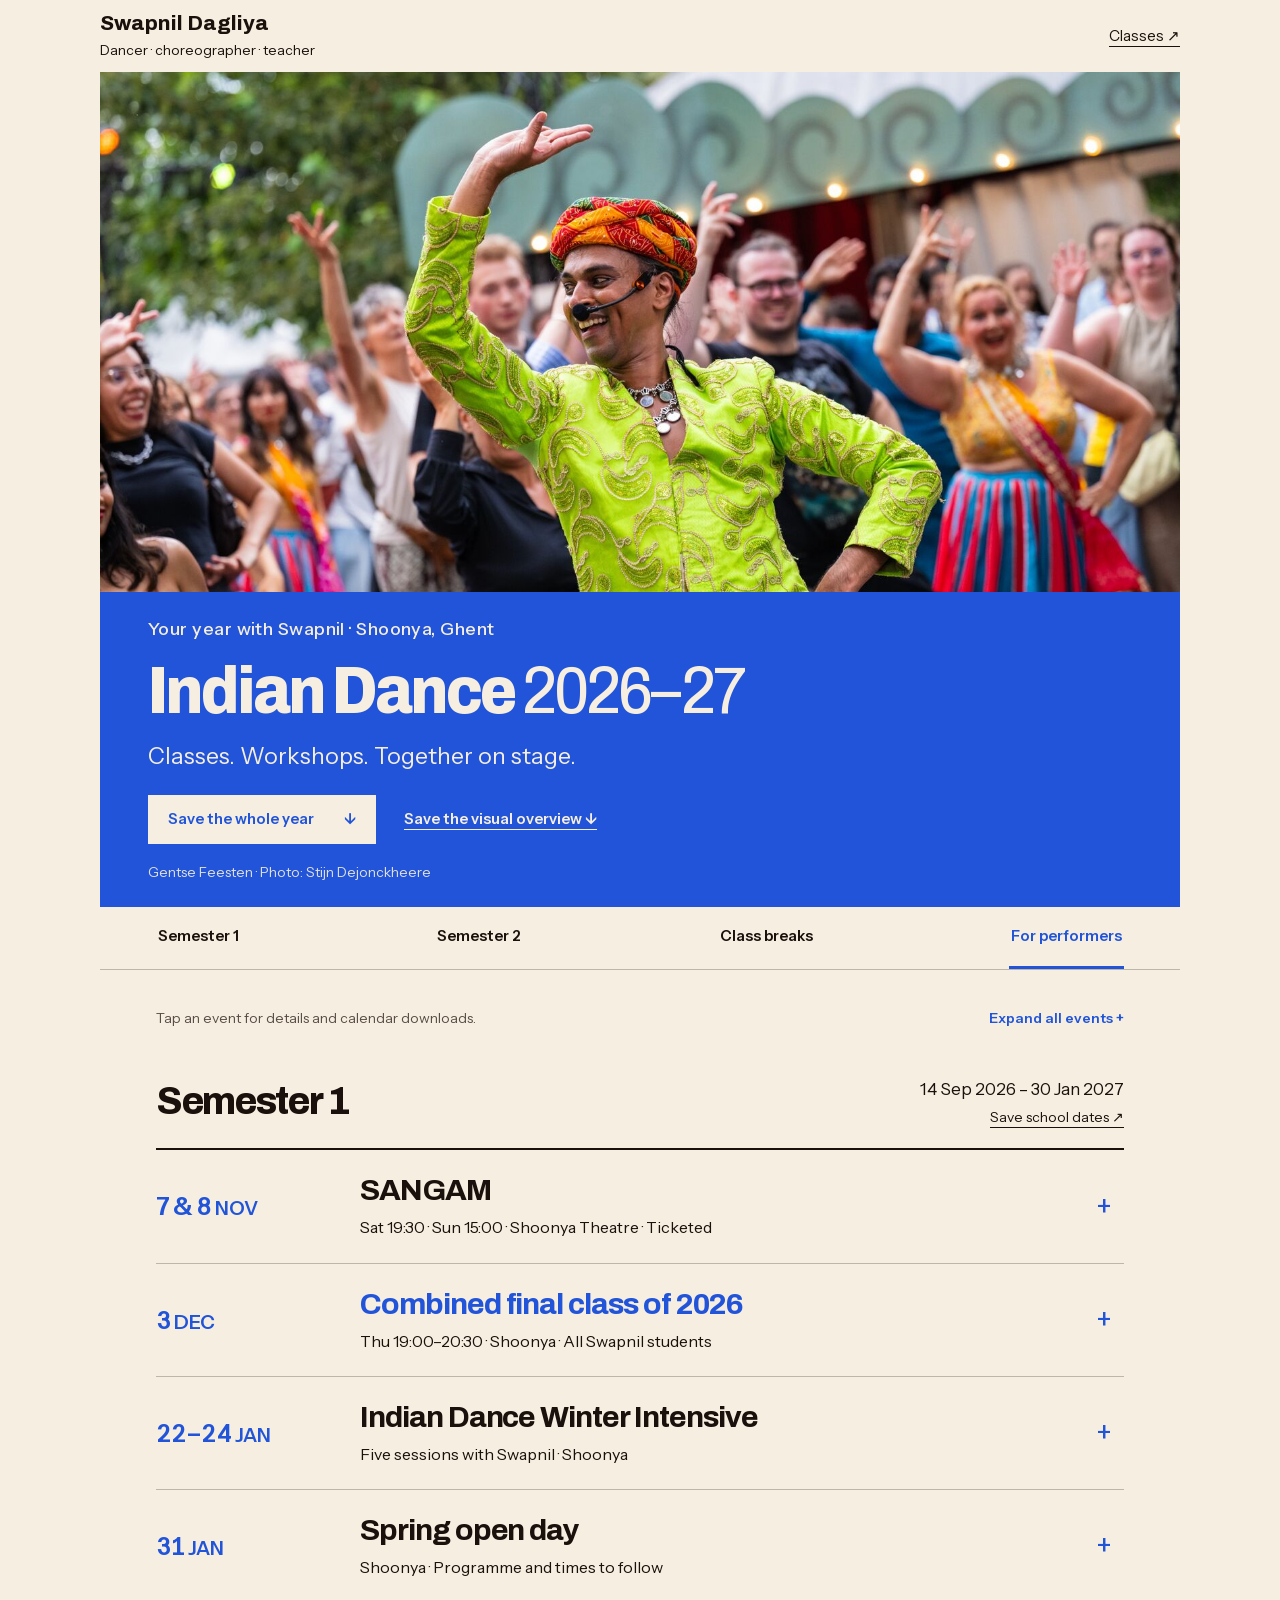
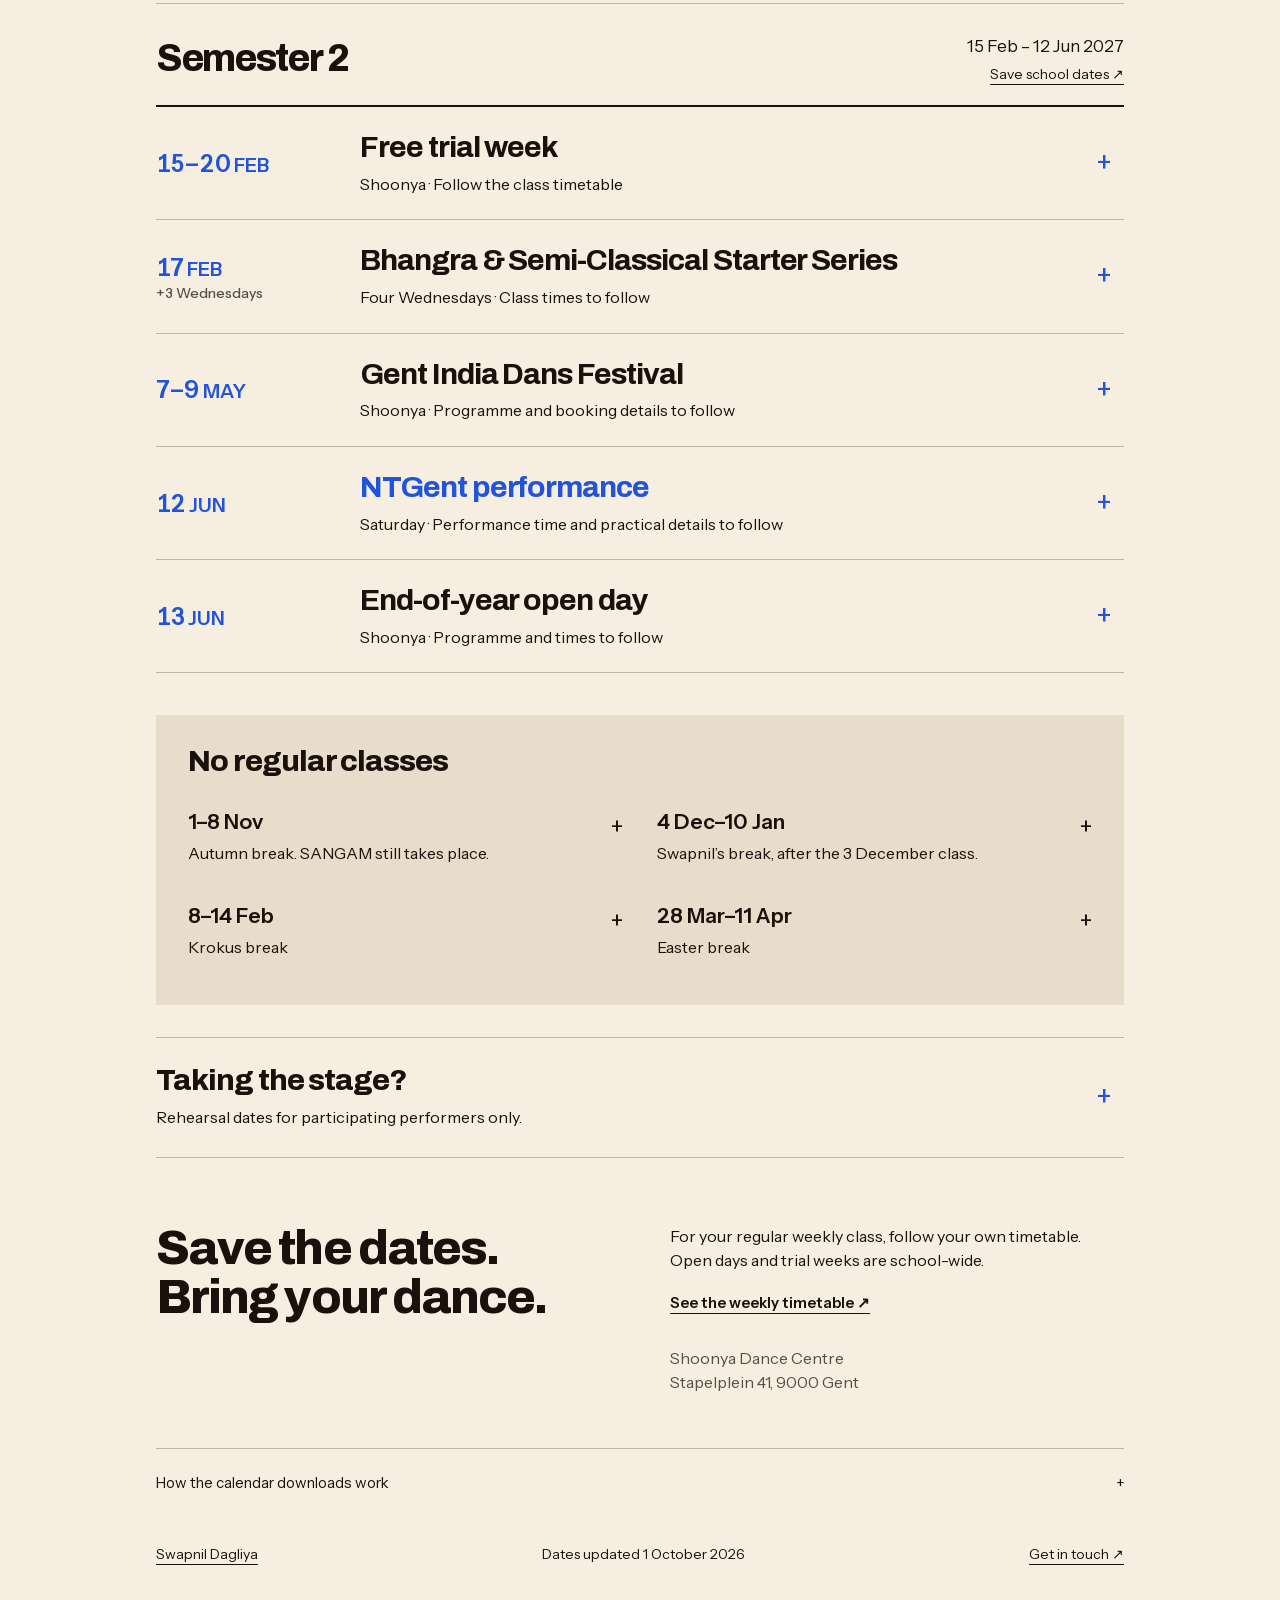
==== dance-year-2026-27/index.html @ 487a7498 "Publish unlisted dance-year-2026-27 page (noindex) SANGAM end times + ticket shim link, plainer copy" ====
<!doctype html><html lang="en"><head><meta charset="utf-8"><meta name="viewport" content="width=device-width,initial-scale=1"><meta name="robots" content="noindex, nofollow"><title>Your dance year 2026–27 · Swapnil Dagliya</title><meta name="description" content="Indian dance with Swapnil at Shoonya: your 2026–27 year of classes, workshops, performances and holidays. Save individual events or download the full-year calendar."><link rel="canonical" href="https://swapnil.dance/dance-year-2026-27/"><meta property="og:title" content="Your dance year 2026–27"><meta property="og:description" content="Indian dance with Swapnil at Shoonya. The dates to dance, gather and get on stage."><meta property="og:type" content="website"><meta property="og:url" content="https://swapnil.dance/dance-year-2026-27/"><link rel="icon" href="../favicon.svg" type="image/svg+xml"><link rel="stylesheet" href="../fonts.css"><link rel="stylesheet" href="year.css"><script src="year.js" defer></script></head><body><a class="skip" href="#main">Skip to dates</a><header class="site-header"><a class="brand" href="../">Swapnil Dagliya<span>Dancer · choreographer · teacher</span></a><a href="../#classes">Classes ↗</a></header><main id="main"><section class="poster-hero"><div class="hero-photo-wrap"><img class="hero-photo" src="gentse-feesten-group.jpg" width="1080" height="520" fetchpriority="high" alt="Swapnil leading a group of dancers at Gentse Feesten 2026"></div><div class="hero-copy"><p class="kicker">Your year with Swapnil · Shoonya, Ghent</p><h1>Indian Dance <span>2026–27</span></h1><p class="hero-lead">Classes. Workshops. Together on stage.</p><div class="hero-actions"><a class="button" href="calendar/your-dance-year-2026-27.ics" download aria-label="Download the full-year calendar">Save the whole year <span aria-hidden="true">↓</span></a><a href="indian-dance-2026-27.png" download>Save the visual overview ↓</a></div><small class="hero-credit">Gentse Feesten · Photo: Stijn Dejonckheere</small></div></section><nav class="jump-nav" aria-label="Jump to dates"><a href="#autumn">Semester 1</a><a href="#february">Semester 2</a><a href="#breaks">Class breaks</a><a href="#performers">For performers</a></nav><div class="programme"><div class="programme-tools"><p>Tap an event for details and calendar downloads.</p><button id="expand-events" type="button" aria-pressed="false" hidden>Expand all events +</button></div><section class="semester" id="autumn"><div class="semester-heading"><h2>Semester 1</h2><div><span>14 Sep 2026 – 30 Jan 2027</span><a class="calendar-link" href="calendar/semester-1.ics" download>Save school dates <span aria-hidden="true">↗</span></a></div></div><details class="event-row" id="sangam"><summary><span class="date-stamp">7 &amp; 8 <span>Nov</span></span><span class="event-heading"><span class="event-title">SANGAM</span><span class="event-teaser">Sat 19:30 · Sun 15:00 · Shoonya Theatre · Ticketed</span></span><span class="expand-mark" aria-hidden="true">+</span></summary><div class="event-content has-poster"><a class="event-poster" href="https://performances.shoonyadance.com/sangam/"><img src="sangam-poster.jpg" width="800" height="1132" loading="lazy" alt="SANGAM poster: a Madhubani-style painting of a river dividing a desert village from a green forest"></a><div><article class="event-detail" id="sangam-saturday" data-event="sangam-saturday"><div class="detail-date">Sat 7 Nov 2026 · 19:30–20:45</div><div><h3>SANGAM · Saturday</h3><p>Performance at Shoonya Theatre. 60 minutes plus a 15-minute interval. Tickets €20, ages 8+.</p><div class="event-actions"><a class="calendar-link" href="calendar/sangam-saturday.ics" download aria-label="Add SANGAM · Saturday to calendar">Add to calendar <span aria-hidden="true">↗</span></a><a href="https://performances.shoonyadance.com/sangam/">Event details ↗</a></div></div></article><article class="event-detail" id="sangam-sunday" data-event="sangam-sunday"><div class="detail-date">Sun 8 Nov 2026 · 15:00–16:15</div><div><h3>SANGAM · Sunday</h3><p>Performance at Shoonya Theatre. 60 minutes plus a 15-minute interval. Tickets €20, ages 8+.</p><div class="event-actions"><a class="calendar-link" href="calendar/sangam-sunday.ics" download aria-label="Add SANGAM · Sunday to calendar">Add to calendar <span aria-hidden="true">↗</span></a><a href="https://performances.shoonyadance.com/sangam/">Event details ↗</a></div></div></article><a class="button small-button" href="https://links.shoonyadance.com/go/ticket/">SANGAM tickets ↗</a></div></div></details><details class="event-row accent" id="combined-final-class"><summary><span class="date-stamp">3 <span>Dec</span></span><span class="event-heading"><span class="event-title">Combined final class of 2026</span><span class="event-teaser">Thu 19:00–20:30 · Shoonya · All Swapnil students</span></span><span class="expand-mark" aria-hidden="true">+</span></summary><div class="event-content"><article class="event-detail" id="combined-class" data-event="combined-class"><div class="detail-date">Thu 3 Dec 2026 · 19:00–20:30</div><div><h3>Combined final class of 2026</h3><p>All Swapnil students together at Shoonya. Final class before Swapnil’s December teaching break.</p><div class="event-actions"><a class="calendar-link" href="calendar/combined-class.ics" download aria-label="Add Combined final class of 2026 to calendar">Add to calendar <span aria-hidden="true">↗</span></a></div></div></article></div></details><details class="event-row" id="january"><summary><span class="date-stamp">22–24 <span>Jan</span></span><span class="event-heading"><span class="event-title">Indian Dance Winter Intensive</span><span class="event-teaser">Five sessions with Swapnil · Shoonya</span></span><span class="expand-mark" aria-hidden="true">+</span></summary><div class="event-content has-poster has-photo-landscape"><figure class="event-photo landscape"><img src="winter-intensive.jpg" width="1000" height="593" loading="lazy" alt="Swapnil teaching an Indian dance session at Shoonya"><figcaption>Photo: Michiel Devijver</figcaption></figure><div><div class="group-intro"><p>Five sessions over three days.</p><a class="calendar-link" href="calendar/winter-intensive.ics" download>Save all five sessions <span aria-hidden="true">↗</span></a></div><article class="event-detail" id="winter-intensive-1" data-event="winter-intensive-1"><div class="detail-date">Fri 22 Jan 2027 · 18:30–21:30</div><div><h3>Bhangra &amp; Jhoomar · Winter Intensive</h3><p>Indian Dance Winter Intensive 2027 with Swapnil. Check the event page for booking and practical details.</p><div class="event-actions"><a class="calendar-link" href="calendar/winter-intensive-1.ics" download aria-label="Add Bhangra &amp; Jhoomar · Winter Intensive to calendar">Add to calendar <span aria-hidden="true">↗</span></a><a href="https://www.shoonyadance.com/calendar/indian-dance-winter-intensive-january-2027">Event details ↗</a></div></div></article><article class="event-detail" id="winter-intensive-2" data-event="winter-intensive-2"><div class="detail-date">Sat 23 Jan 2027 · 10:00–13:00</div><div><h3>Indian Semi-Classical · Winter Intensive</h3><p>Indian Dance Winter Intensive 2027 with Swapnil. Check the event page for booking and practical details.</p><div class="event-actions"><a class="calendar-link" href="calendar/winter-intensive-2.ics" download aria-label="Add Indian Semi-Classical · Winter Intensive to calendar">Add to calendar <span aria-hidden="true">↗</span></a><a href="https://www.shoonyadance.com/calendar/indian-dance-winter-intensive-january-2027">Event details ↗</a></div></div></article><article class="event-detail" id="winter-intensive-3" data-event="winter-intensive-3"><div class="detail-date">Sat 23 Jan 2027 · 14:00–17:00</div><div><h3>Group Choreography · Winter Intensive</h3><p>Indian Dance Winter Intensive 2027 with Swapnil. Check the event page for booking and practical details.</p><div class="event-actions"><a class="calendar-link" href="calendar/winter-intensive-3.ics" download aria-label="Add Group Choreography · Winter Intensive to calendar">Add to calendar <span aria-hidden="true">↗</span></a><a href="https://www.shoonyadance.com/calendar/indian-dance-winter-intensive-january-2027">Event details ↗</a></div></div></article><article class="event-detail" id="winter-intensive-4" data-event="winter-intensive-4"><div class="detail-date">Sun 24 Jan 2027 · 10:00–12:30</div><div><h3>Garba &amp; Dandiya Raas · Winter Intensive</h3><p>Indian Dance Winter Intensive 2027 with Swapnil. Check the event page for booking and practical details.</p><div class="event-actions"><a class="calendar-link" href="calendar/winter-intensive-4.ics" download aria-label="Add Garba &amp; Dandiya Raas · Winter Intensive to calendar">Add to calendar <span aria-hidden="true">↗</span></a><a href="https://www.shoonyadance.com/calendar/indian-dance-winter-intensive-january-2027">Event details ↗</a></div></div></article><article class="event-detail" id="winter-intensive-5" data-event="winter-intensive-5"><div class="detail-date">Sun 24 Jan 2027 · 13:30–16:00</div><div><h3>Khoriya · Winter Intensive</h3><p>Indian Dance Winter Intensive 2027 with Swapnil. Check the event page for booking and practical details.</p><div class="event-actions"><a class="calendar-link" href="calendar/winter-intensive-5.ics" download aria-label="Add Khoriya · Winter Intensive to calendar">Add to calendar <span aria-hidden="true">↗</span></a><a href="https://www.shoonyadance.com/calendar/indian-dance-winter-intensive-january-2027">Event details ↗</a></div></div></article></div></div></details><details class="event-row" id="spring-open"><summary><span class="date-stamp">31 <span>Jan</span></span><span class="event-heading"><span class="event-title">Spring open day</span><span class="event-teaser">Shoonya · Programme and times to follow</span></span><span class="expand-mark" aria-hidden="true">+</span></summary><div class="event-content"><article class="event-detail" id="spring-open-day" data-event="spring-open-day"><div class="detail-date">Sun 31 Jan 2027 · time TBC</div><div><h3>Spring open day · Shoonya</h3><p>Explore the spring semester. Programme and times to follow.</p><div class="event-actions"><a class="calendar-link" href="calendar/spring-open-day.ics" download aria-label="Add Spring open day · Shoonya to calendar">Add to calendar <span aria-hidden="true">↗</span></a></div></div></article></div></details></section><section class="semester" id="february"><div class="semester-heading"><h2>Semester 2</h2><div><span>15 Feb – 12 Jun 2027</span><a class="calendar-link" href="calendar/semester-2.ics" download>Save school dates <span aria-hidden="true">↗</span></a></div></div><details class="event-row" id="free-trial-week"><summary><span class="date-stamp">15–20 <span>Feb</span></span><span class="event-heading"><span class="event-title">Free trial week</span><span class="event-teaser">Shoonya · Follow the class timetable</span></span><span class="expand-mark" aria-hidden="true">+</span></summary><div class="event-content"><article class="event-detail" id="spring-trial" data-event="spring-trial"><div class="detail-date">15 Feb 2027 – 20 Feb 2027</div><div><h3>Free trial week · Shoonya</h3><p>Spring free trial week. Try classes from the published weekly timetable.</p><div class="event-actions"><a class="calendar-link" href="calendar/spring-trial.ics" download aria-label="Add Free trial week · Shoonya to calendar">Add to calendar <span aria-hidden="true">↗</span></a></div></div></article></div></details><details class="event-row" id="starter"><summary><span class="date-stamp">17 <span>Feb</span><br><small>+3 Wednesdays</small></span><span class="event-heading"><span class="event-title">Bhangra &amp; Semi-Classical Starter Series</span><span class="event-teaser">Four Wednesdays · Class times to follow</span></span><span class="expand-mark" aria-hidden="true">+</span></summary><div class="event-content"><p>Both Bhangra and Indian Semi-Classical run on these four Wednesdays. Class times and registration details will follow.</p><a class="calendar-link" href="calendar/starter-series.ics" download>Save both Starter Series <span aria-hidden="true">↗</span></a><div class="starter-dates"><article data-events="starter-bhangra-1 starter-semi-classical-1"><h3>17 February <small>2027</small></h3><p>Both series · Times TBC</p><a class="calendar-link" href="calendar/starter-week-1.ics" download aria-label="Save both Starter Series classes on 17 February 2027">Save this date <span aria-hidden="true">↗</span></a></article><article data-events="starter-bhangra-2 starter-semi-classical-2"><h3>24 February <small>2027</small></h3><p>Both series · Times TBC</p><a class="calendar-link" href="calendar/starter-week-2.ics" download aria-label="Save both Starter Series classes on 24 February 2027">Save this date <span aria-hidden="true">↗</span></a></article><article data-events="starter-bhangra-3 starter-semi-classical-3"><h3>3 March <small>2027</small></h3><p>Both series · Times TBC</p><a class="calendar-link" href="calendar/starter-week-3.ics" download aria-label="Save both Starter Series classes on 3 March 2027">Save this date <span aria-hidden="true">↗</span></a></article><article data-events="starter-bhangra-4 starter-semi-classical-4"><h3>10 March <small>2027</small></h3><p>Both series · Times TBC</p><a class="calendar-link" href="calendar/starter-week-4.ics" download aria-label="Save both Starter Series classes on 10 March 2027">Save this date <span aria-hidden="true">↗</span></a></article></div></div></details><div id="spring" class="spring-events"><details class="event-row" id="festival"><summary><span class="date-stamp">7–9 <span>May</span></span><span class="event-heading"><span class="event-title">Gent India Dans Festival</span><span class="event-teaser">Shoonya · Programme and booking details to follow</span></span><span class="expand-mark" aria-hidden="true">+</span></summary><div class="event-content has-poster has-photo-portrait"><figure class="event-photo portrait"><img src="gidf.jpg" width="800" height="1200" loading="lazy" alt="Swapnil with the Gent India Dans Festival 2026 teachers on the stairs"><figcaption>Photo: Gokul Gopi</figcaption></figure><div><article class="event-detail" id="gidf" data-event="gidf"><div class="detail-date">7 May 2027 – 9 May 2027</div><div><h3>Gent India Dans Festival</h3><p>Three days of Indian dance. Programme and session times to follow.</p><div class="event-actions"><a class="calendar-link" href="calendar/gidf.ics" download aria-label="Add Gent India Dans Festival to calendar">Add to calendar <span aria-hidden="true">↗</span></a><a href="https://gidf.abcdans.com/">Event details ↗</a></div></div></article></div></div></details><details class="event-row accent" id="performance"><summary><span class="date-stamp">12 <span>Jun</span></span><span class="event-heading"><span class="event-title">NTGent performance</span><span class="event-teaser">Saturday · Performance time and practical details to follow</span></span><span class="expand-mark" aria-hidden="true">+</span></summary><div class="event-content has-poster has-photo-landscape"><figure class="event-photo landscape"><img src="ntgent.jpg" width="1000" height="667" loading="lazy" alt="Swapnil’s students performing on the NTGent stage in 2024"><figcaption>Photo: Stijn Dejonckheere</figcaption></figure><div><article class="event-detail" id="ntgent" data-event="ntgent"><div class="detail-date">Sat 12 Jun 2027 · time TBC</div><div><h3>NTGent performance</h3><p>Performance date confirmed. Time and practical details to follow.</p><div class="event-actions"><a class="calendar-link" href="calendar/ntgent.ics" download aria-label="Add NTGent performance to calendar">Add to calendar <span aria-hidden="true">↗</span></a></div></div></article></div></div></details><details class="event-row" id="open-day"><summary><span class="date-stamp">13 <span>Jun</span></span><span class="event-heading"><span class="event-title">End-of-year open day</span><span class="event-teaser">Shoonya · Programme and times to follow</span></span><span class="expand-mark" aria-hidden="true">+</span></summary><div class="event-content"><article class="event-detail" id="year-open-day" data-event="year-open-day"><div class="detail-date">Sun 13 Jun 2027 · time TBC</div><div><h3>End-of-year open day · Shoonya</h3><p>School-wide open day. Programme and times to follow.</p><div class="event-actions"><a class="calendar-link" href="calendar/year-open-day.ics" download aria-label="Add End-of-year open day · Shoonya to calendar">Add to calendar <span aria-hidden="true">↗</span></a></div></div></article></div></details></div></section><aside class="breaks" id="breaks"><h2>No regular classes</h2><div class="break-grid"><details class="break-item"><summary><span><strong>1–8 Nov</strong>Autumn break. SANGAM still takes place.</span><span aria-hidden="true">+</span></summary><div><article class="event-detail" id="autumn-break" data-event="autumn-break"><div class="detail-date">1 Nov 2026 – 8 Nov 2026</div><div><h3>Autumn break · no regular classes</h3><p>No regular classes. SANGAM still takes place on 7 and 8 November.</p><div class="event-actions"><a class="calendar-link" href="calendar/autumn-break.ics" download aria-label="Add Autumn break · no regular classes to calendar">Add to calendar <span aria-hidden="true">↗</span></a></div></div></article></div></details><details class="break-item"><summary><span><strong>4 Dec–10 Jan</strong>Swapnil’s break, after the 3 December class.</span><span aria-hidden="true">+</span></summary><div><article class="event-detail" id="swapnil-winter-break" data-event="swapnil-winter-break"><div class="detail-date">4 Dec 2026 – 10 Jan 2027</div><div><h3>Swapnil’s teaching break · no regular classes</h3><p>No regular classes after the combined class on 3 December. From the week of 11 January, classes follow your own timetable.</p><div class="event-actions"><a class="calendar-link" href="calendar/swapnil-winter-break.ics" download aria-label="Add Swapnil’s teaching break · no regular classes to calendar">Add to calendar <span aria-hidden="true">↗</span></a></div></div></article><article class="event-detail" id="school-christmas" data-event="school-christmas"><div class="detail-date">20 Dec 2026 – 10 Jan 2027</div><div><h3>Christmas break · school dates</h3><p>School-wide closure.</p><div class="event-actions"><a class="calendar-link" href="calendar/school-christmas.ics" download aria-label="Add Christmas break · school dates to calendar">Add to calendar <span aria-hidden="true">↗</span></a></div></div></article></div></details><details class="break-item"><summary><span><strong>8–14 Feb</strong>Krokus break</span><span aria-hidden="true">+</span></summary><div><article class="event-detail" id="krokus-break" data-event="krokus-break"><div class="detail-date">8 Feb 2027 – 14 Feb 2027</div><div><h3>Krokus break · no regular classes</h3><p>School holiday before Semester 2 starts.</p><div class="event-actions"><a class="calendar-link" href="calendar/krokus-break.ics" download aria-label="Add Krokus break · no regular classes to calendar">Add to calendar <span aria-hidden="true">↗</span></a></div></div></article></div></details><details class="break-item"><summary><span><strong>28 Mar–11 Apr</strong>Easter break</span><span aria-hidden="true">+</span></summary><div><article class="event-detail" id="easter-break" data-event="easter-break"><div class="detail-date">28 Mar 2027 – 11 Apr 2027</div><div><h3>Easter break · no regular classes</h3><p>School Easter holiday.</p><div class="event-actions"><a class="calendar-link" href="calendar/easter-break.ics" download aria-label="Add Easter break · no regular classes to calendar">Add to calendar <span aria-hidden="true">↗</span></a></div></div></article></div></details></div></aside><section class="performers" id="performers"><details class="performer-details"><summary><span><h2>Taking the stage?</h2><span>Rehearsal dates for participating performers only.</span></span><span class="expand-mark" aria-hidden="true">+</span></summary><div class="performer-content"><article class="event-detail" id="sangam-rehearsal-oct31" data-event="sangam-rehearsal-oct31"><div class="detail-date">Sat 31 Oct 2026 · 13:00–17:00</div><div><h3>SANGAM performer rehearsal</h3><p>Only for students performing in SANGAM. Shoonya Dance Centre, Stapelplein 41, Gent. This rehearsal is not for the whole class.</p><div class="event-actions"><a class="calendar-link" href="calendar/sangam-rehearsal-oct31.ics" download aria-label="Add SANGAM performer rehearsal to calendar">Add to calendar <span aria-hidden="true">↗</span></a></div></div></article><article class="event-detail" id="sangam-rehearsal-nov5" data-event="sangam-rehearsal-nov5"><div class="detail-date">Thu 5 Nov 2026 · 19:00–22:00</div><div><h3>SANGAM performer rehearsal</h3><p>Only for students performing in SANGAM. Shoonya Dance Centre, Stapelplein 41, Gent. This rehearsal is not for the whole class.</p><div class="event-actions"><a class="calendar-link" href="calendar/sangam-rehearsal-nov5.ics" download aria-label="Add SANGAM performer rehearsal to calendar">Add to calendar <span aria-hidden="true">↗</span></a></div></div></article><article class="event-detail" id="tech-rehearsal" data-event="tech-rehearsal"><div class="detail-date">Fri 11 Jun 2027 · evening, time TBC</div><div><h3>Participant technical rehearsal · evening</h3><p>Only for students performing at NTGent. Keep Friday evening free for the full technical rehearsal at Shoonya. Times to follow.</p><div class="event-actions"><a class="calendar-link" href="calendar/tech-rehearsal.ics" download aria-label="Add Participant technical rehearsal · evening to calendar">Add to calendar <span aria-hidden="true">↗</span></a></div></div></article></div></details></section><section class="practical" id="practical"><h2>Save the dates.<br>Bring your dance.</h2><div><p>For your regular weekly class, follow your own timetable. Open days and trial weeks are school-wide.</p><a class="text-link" href="https://schedule.shoonyadance.com/">See the weekly timetable ↗</a><p class="address">Shoonya Dance Centre<br>Stapelplein 41, 9000 Gent</p></div></section><details class="calendar-help"><summary>How the calendar downloads work <span aria-hidden="true">+</span></summary><p>Open an .ics file in Apple Calendar, Google Calendar or Outlook. The full-year download includes both semester windows, holidays and all listed events, including rehearsals marked for participating performers only. It does not include every weekly class.</p><p>If you import the full year, you do not also need the individual files. Imports are snapshots, not automatic subscriptions. Dates without a time are saved as reminders and do not block the whole day. All times shown are local to Ghent.</p></details><footer><a href="../">Swapnil Dagliya</a><span>Dates updated 1 October 2026</span><a href="../#hello">Get in touch ↗</a></footer></div></main></body></html>
---- fonts.css ----
/* ==========================================================================
   Swapnil Dagliya — self-hosted type
   Archivo (display, wdth+wght variable) · Instrument Sans (body, wght variable
   + italic) · Shantell Sans (hand, wght variable).

   Files are the latin / latin-ext woff2 subsets Google Fonts serves, downloaded
   into assets/fonts/ so the page makes zero third-party requests (GDPR: no EU
   visitor IP is handed to Google's font host). Axes and unicode-ranges below
   mirror the original css2 response exactly — swap nothing without re-checking
   the display weights (h1/h2 run at 790–850 with font-stretch 76–124%).
   ========================================================================== */

/* ---------------------------------- Archivo --------------------------------- */
@font-face {
  font-family: "Archivo";
  font-style: normal;
  font-weight: 100 900;
  font-stretch: 62% 125%;
  font-display: swap;
  src: url("assets/fonts/archivo-latin.woff2") format("woff2");
  unicode-range: U+0000-00FF, U+0131, U+0152-0153, U+02BB-02BC, U+02C6, U+02DA, U+02DC, U+0304, U+0308, U+0329, U+2000-206F, U+20AC, U+2122, U+2191, U+2193, U+2212, U+2215, U+FEFF, U+FFFD;
}
@font-face {
  font-family: "Archivo";
  font-style: normal;
  font-weight: 100 900;
  font-stretch: 62% 125%;
  font-display: swap;
  src: url("assets/fonts/archivo-latin-ext.woff2") format("woff2");
  unicode-range: U+0100-02BA, U+02BD-02C5, U+02C7-02CC, U+02CE-02D7, U+02DD-02FF, U+0304, U+0308, U+0329, U+1D00-1DBF, U+1E00-1E9F, U+1EF2-1EFF, U+2020, U+20A0-20AB, U+20AD-20C0, U+2113, U+2C60-2C7F, U+A720-A7FF;
}

/* ------------------------------ Instrument Sans ----------------------------- */
@font-face {
  font-family: "Instrument Sans";
  font-style: normal;
  font-weight: 400 600;
  font-stretch: 100%;
  font-display: swap;
  src: url("assets/fonts/instrument-sans-latin.woff2") format("woff2");
  unicode-range: U+0000-00FF, U+0131, U+0152-0153, U+02BB-02BC, U+02C6, U+02DA, U+02DC, U+0304, U+0308, U+0329, U+2000-206F, U+20AC, U+2122, U+2191, U+2193, U+2212, U+2215, U+FEFF, U+FFFD;
}
@font-face {
  font-family: "Instrument Sans";
  font-style: normal;
  font-weight: 400 600;
  font-stretch: 100%;
  font-display: swap;
  src: url("assets/fonts/instrument-sans-latin-ext.woff2") format("woff2");
  unicode-range: U+0100-02BA, U+02BD-02C5, U+02C7-02CC, U+02CE-02D7, U+02DD-02FF, U+0304, U+0308, U+0329, U+1D00-1DBF, U+1E00-1E9F, U+1EF2-1EFF, U+2020, U+20A0-20AB, U+20AD-20C0, U+2113, U+2C60-2C7F, U+A720-A7FF;
}
@font-face {
  font-family: "Instrument Sans";
  font-style: italic;
  font-weight: 400;
  font-stretch: 100%;
  font-display: swap;
  src: url("assets/fonts/instrument-sans-italic-latin.woff2") format("woff2");
  unicode-range: U+0000-00FF, U+0131, U+0152-0153, U+02BB-02BC, U+02C6, U+02DA, U+02DC, U+0304, U+0308, U+0329, U+2000-206F, U+20AC, U+2122, U+2191, U+2193, U+2212, U+2215, U+FEFF, U+FFFD;
}
@font-face {
  font-family: "Instrument Sans";
  font-style: italic;
  font-weight: 400;
  font-stretch: 100%;
  font-display: swap;
  src: url("assets/fonts/instrument-sans-italic-latin-ext.woff2") format("woff2");
  unicode-range: U+0100-02BA, U+02BD-02C5, U+02C7-02CC, U+02CE-02D7, U+02DD-02FF, U+0304, U+0308, U+0329, U+1D00-1DBF, U+1E00-1E9F, U+1EF2-1EFF, U+2020, U+20A0-20AB, U+20AD-20C0, U+2113, U+2C60-2C7F, U+A720-A7FF;
}

/* ------------------------------- Shantell Sans ------------------------------ */
@font-face {
  font-family: "Shantell Sans";
  font-style: normal;
  font-weight: 400 500;
  font-display: swap;
  src: url("assets/fonts/shantell-sans-latin.woff2") format("woff2");
  unicode-range: U+0000-00FF, U+0131, U+0152-0153, U+02BB-02BC, U+02C6, U+02DA, U+02DC, U+0304, U+0308, U+0329, U+2000-206F, U+20AC, U+2122, U+2191, U+2193, U+2212, U+2215, U+FEFF, U+FFFD;
}
@font-face {
  font-family: "Shantell Sans";
  font-style: normal;
  font-weight: 400 500;
  font-display: swap;
  src: url("assets/fonts/shantell-sans-latin-ext.woff2") format("woff2");
  unicode-range: U+0100-02BA, U+02BD-02C5, U+02C7-02CC, U+02CE-02D7, U+02DD-02FF, U+0304, U+0308, U+0329, U+1D00-1DBF, U+1E00-1E9F, U+1EF2-1EFF, U+2020, U+20A0-20AB, U+20AD-20C0, U+2113, U+2C60-2C7F, U+A720-A7FF;
}
---- dance-year-2026-27/year.css ----
/* Interactive companion to the approved group-photo student overview. */
:root{--paper:oklch(.955 .02 85);--ink:oklch(.19 .02 50);--blue:oklch(.50 .21 264);--line:oklch(.78 .02 85);--muted:oklch(.43 .02 50);--sand:oklch(.90 .028 82);--font-display:'Archivo',sans-serif;--font-body:'Instrument Sans',sans-serif;color-scheme:light}
*{box-sizing:border-box}html{scroll-behavior:smooth;scroll-padding-top:90px}body{margin:0;background:var(--paper);color:var(--ink);font:18px/1.5 var(--font-body);-webkit-font-smoothing:antialiased}button,a,summary{-webkit-tap-highlight-color:transparent}a{color:inherit;text-underline-offset:5px;text-decoration-thickness:1px}a:hover{color:var(--blue)}a:focus-visible,button:focus-visible,summary:focus-visible{outline:3px solid var(--blue);outline-offset:5px}button{font:inherit;color:inherit;cursor:pointer}img{max-width:100%;display:block}h1,h2,h3,h4,p{margin:0}h1,h2,h3,h4,.event-title{font-family:var(--font-display);letter-spacing:-.035em}h2{font-size:38px;line-height:1.12;font-weight:770}main,.site-header{width:min(1080px,calc(100% - 64px));margin-inline:auto}.site-header{display:flex;align-items:center;justify-content:space-between;gap:24px;min-height:72px}.site-header>a:last-child{display:flex;align-items:center;min-height:44px;font-size:15px}.brand{text-decoration:none;font:750 21px/1.15 var(--font-display)}.brand span{display:block;font:14px/1.5 var(--font-body);margin-top:4px}.skip{position:absolute;top:-100px;padding:14px;background:var(--paper);z-index:3}.skip:focus{top:10px}
.poster-hero{background:var(--blue);color:var(--paper)}.hero-photo-wrap{aspect-ratio:1080/520;overflow:hidden}.hero-photo{width:100%;height:100%;object-fit:cover;object-position:center top}.hero-copy{padding:24px 48px}.kicker{font-size:18px;font-weight:500;letter-spacing:.025em}.hero-copy h1{font-size:clamp(48px,5.2vw,72px);line-height:1.08;font-weight:810;font-stretch:90%;margin:13px 0 11px;letter-spacing:-.045em}.hero-copy h1 span{font-weight:440;white-space:nowrap}.hero-lead{font-size:23px}.hero-actions{display:flex;align-items:center;gap:28px;flex-wrap:wrap;margin-top:22px}.hero-actions>a{min-height:46px;display:inline-flex;align-items:center;font-size:15px;font-weight:600}.hero-actions>a:hover{color:var(--paper)}.button{display:inline-flex;align-items:center;justify-content:space-between;gap:30px;text-decoration:none;background:var(--blue);color:var(--paper);padding:13px 20px;min-height:48px;font-weight:600;font-size:15px;transition:transform .16s,background .16s}.button:hover{background:oklch(.40 .18 264);color:var(--paper)}.hero-actions .button{background:var(--paper);color:var(--blue)}.hero-actions .button:hover{background:#fff;color:var(--blue)}.button:active{transform:translateY(1px)}.hero-copy :focus-visible{outline-color:var(--paper)}.hero-credit{display:block;font-size:14px;margin-top:18px;opacity:.9}
/* Only the navigation is sticky; document scrolling stays native. */
.jump-nav{position:sticky;top:0;z-index:2;display:flex;justify-content:space-between;gap:24px;background:var(--paper);border-bottom:1px solid var(--line);padding:0 56px}.jump-nav a{min-height:62px;display:flex;align-items:center;text-decoration:none;font-weight:600;font-size:15px;border-bottom:3px solid transparent;padding:0 2px}.jump-nav a[aria-current]{border-bottom-color:var(--blue);color:var(--blue)}.programme{padding:0 56px}.programme-tools{display:flex;justify-content:space-between;align-items:center;gap:24px;padding:28px 0 8px;font-size:14px;color:var(--muted)}.programme-tools button{border:0;background:none;padding:10px 0;color:var(--blue);font-size:14px;font-weight:600;white-space:nowrap}.programme-tools [hidden]{display:none}.semester{scroll-margin-top:80px}.semester-heading{display:flex;align-items:center;justify-content:space-between;gap:24px;border-bottom:2px solid var(--ink);padding:30px 0 20px}.semester-heading>div{text-align:right;font-size:17px}.semester-heading .calendar-link{display:block;font-size:14px;min-height:0;margin-top:5px;font-weight:400}.event-row{border-bottom:1px solid var(--line);scroll-margin-top:80px}.event-row>summary{display:grid;grid-template-columns:180px minmax(0,1fr) 40px;gap:24px;align-items:center;padding:24px 0;cursor:pointer;list-style:none}.event-row>summary::-webkit-details-marker,.break-item>summary::-webkit-details-marker,.performer-details>summary::-webkit-details-marker,.calendar-help>summary::-webkit-details-marker{display:none}.event-row>summary:hover .event-title{color:var(--blue)}.date-stamp{color:var(--blue);font-size:25px;line-height:1.3;font-weight:600;letter-spacing:-.035em;font-variant-numeric:tabular-nums}.date-stamp>span{text-transform:uppercase;font-size:.78em;letter-spacing:0}.date-stamp small{display:block;font-size:14px;font-weight:500;letter-spacing:0;color:var(--muted)}.event-title{display:block;font-size:30px;font-weight:720;line-height:1.13}.accent .event-title{color:var(--blue)}.event-teaser{display:block;margin-top:8px;font-size:16px;line-height:1.4}.event-teaser br{display:none}.event-teaser br::after{content:' '}.expand-mark{display:flex;align-items:center;justify-content:center;font:400 30px/1 var(--font-body);width:40px;height:40px;color:var(--blue);transition:transform .2s}.event-row[open]>summary .expand-mark,.performer-details[open]>summary .expand-mark{transform:rotate(45deg)}.event-row[open]>summary{padding-bottom:20px}.event-content{margin:0 0 26px 204px;padding:20px 24px;background:color-mix(in oklch,var(--sand) 65%,var(--paper));border-left:3px solid var(--blue)}.event-content>p,.group-intro>p{font-size:16px;line-height:1.6}.event-detail{display:grid;grid-template-columns:1fr;gap:8px;padding:20px 0;scroll-margin-top:100px}.event-detail:first-child{padding-top:0}.event-detail+.event-detail{border-top:1px solid var(--line)}.detail-date{font-size:14px;font-weight:600;color:var(--blue)}.event-detail h3{font-size:22px;line-height:1.2;font-weight:700;letter-spacing:-.025em}.event-detail p{font-size:15px;line-height:1.6;margin-top:10px}.event-actions{display:flex;gap:20px;align-items:center;flex-wrap:wrap;margin-top:8px;font-size:15px}.calendar-link{display:inline-flex;align-items:center;gap:8px;min-height:44px;font-weight:600;font-size:15px}.group-intro{margin-bottom:12px}.starter-dates{display:grid;grid-template-columns:1fr 1fr;gap:24px;margin-top:24px}.starter-dates article{border-top:1px solid var(--line);padding-top:18px}.starter-dates h3{font-size:24px;line-height:1.3}.starter-dates h3 small{font-size:16px;font-weight:400}.starter-dates p{font-size:14px;margin-top:6px}
.breaks{background:var(--sand);padding:30px 32px;margin-top:42px;scroll-margin-top:85px}.breaks h2{font-size:30px}.break-grid{display:grid;grid-template-columns:1fr 1fr;gap:10px 34px;margin-top:18px}.break-item>summary{list-style:none;display:flex;justify-content:space-between;gap:16px;font-size:16px;cursor:pointer;padding:12px 0;min-height:84px;align-items:start}.break-item strong{display:block;font-size:21px;line-height:1.25;margin-bottom:6px;font-weight:600}.break-item>summary>span:last-child{font-size:24px;transition:transform .2s}.break-item[open]>summary>span:last-child{transform:rotate(45deg)}.break-item .event-detail h3{font-size:19px}.break-item .event-detail p{font-size:14px}.performers{margin:32px 0;scroll-margin-top:85px}.performer-details>summary{cursor:pointer;list-style:none;display:flex;justify-content:space-between;align-items:center;gap:24px;padding:26px 0;border-block:1px solid var(--line)}.performer-details h2{font-size:30px;margin-bottom:6px}.performer-details>summary>span>span{font-size:16px}.performer-content{padding:24px 28px;border-bottom:1px solid var(--line)}.performer-content .event-detail{grid-template-columns:210px 1fr;gap:26px}.practical{padding:34px 0;display:grid;grid-template-columns:1fr 1fr;gap:60px}.practical h2{font-size:48px;font-weight:800;line-height:1.02;letter-spacing:-.04em}.practical p{font-size:16px}.text-link{display:inline-flex;align-items:center;min-height:44px;margin-top:10px;font-weight:600;font-size:15px}.address{margin-top:20px;color:var(--muted)}.calendar-help{border-top:1px solid var(--line);padding-top:8px;margin-top:20px}.calendar-help>summary{display:flex;align-items:center;justify-content:space-between;gap:20px;min-height:54px;font-size:15px;cursor:pointer;list-style:none}.calendar-help p{font-size:15px;max-width:780px;margin:12px 0 18px;line-height:1.65}footer{display:flex;align-items:center;justify-content:space-between;gap:20px;flex-wrap:wrap;padding:22px 0 34px;font-size:14px}footer a{min-height:44px;display:inline-flex;align-items:center}
@media(max-width:900px){main,.site-header{width:calc(100% - 40px)}.hero-copy{padding:28px 32px}.hero-copy h1{font-size:60px}.programme{padding:0 30px}.jump-nav{padding:0 30px;gap:16px}.event-row>summary{grid-template-columns:135px minmax(0,1fr) 32px;gap:18px}.event-title{font-size:26px}.event-content{margin-left:153px}.date-stamp{font-size:23px}.semester-heading h2{font-size:34px}.semester-heading>div{font-size:15px}.performer-content .event-detail{grid-template-columns:1fr}.practical{gap:30px}.practical h2{font-size:40px}}
@media(max-width:600px){main{width:100%}.site-header{min-height:70px}.brand{font-size:19px}.brand span{font-size:14px}.hero-photo-wrap{aspect-ratio:1080/520}.hero-copy{padding:24px}.kicker{font-size:14px}.hero-copy h1{font-size:46px;line-height:1.03;margin-top:16px}.hero-copy h1 span{display:block;font-size:44px;margin-top:4px}.hero-lead{font-size:17px;margin-top:12px}.hero-actions{gap:4px;margin-top:22px;align-items:stretch;flex-direction:column}.hero-actions .button{justify-content:space-between}.hero-actions>a{font-size:14px}.hero-credit{font-size:14px;margin-top:12px}.jump-nav{padding:0 14px;gap:8px}.jump-nav a{font-size:14px;letter-spacing:-.015em;white-space:nowrap;min-height:56px;padding:0}.programme{padding:0 22px}.programme-tools{padding-top:20px;display:block;font-size:14px}.programme-tools button{padding-top:10px;font-size:14px}.semester-heading{align-items:flex-start;padding-top:22px;gap:14px}.semester-heading h2{font-size:30px}.semester-heading>div{font-size:15px;max-width:170px}.semester-heading .calendar-link{font-size:14px}.event-row>summary{grid-template-columns:83px minmax(0,1fr) 23px;gap:12px;padding:22px 0}.date-stamp{font-size:18px;line-height:1.35}.date-stamp>span{font-size:14px}.event-title{font-size:22px;line-height:1.15;letter-spacing:-.03em}.event-teaser{font-size:15px;line-height:1.4;margin-top:7px}.event-teaser br{display:block}.expand-mark{width:23px;height:32px;font-size:25px}.event-content{margin-left:0;padding:18px;margin-bottom:22px}.event-detail h3{font-size:20px}.event-detail p{font-size:14px}.event-actions{gap:4px 18px;font-size:15px}.calendar-link{font-size:15px}.starter-dates{gap:20px 14px}.starter-dates h3{font-size:20px}.starter-dates h3 small{display:block}.breaks{padding:24px 20px;margin-top:28px}.breaks h2,.performer-details h2{font-size:27px}.break-grid{grid-template-columns:1fr;gap:4px;margin-top:14px}.break-item>summary{min-height:0;padding:13px 0;font-size:14px}.break-item strong{font-size:20px}.performer-details>summary>span>span{font-size:14px}.performer-content{padding:20px 0}.practical{grid-template-columns:1fr;gap:22px;padding:22px 0}.practical h2{font-size:43px}.practical p{font-size:15px}.calendar-help>summary{font-size:14px}.calendar-help p{font-size:14px}footer{font-size:14px;gap:8px 18px}footer span{order:3;width:100%}}
@media(max-width:360px){.hero-copy{padding:22px}.hero-copy h1{font-size:41px}.hero-copy h1 span{font-size:40px}.programme{padding:0 18px}.jump-nav{padding:0 12px;gap:6px}.jump-nav a{font-size:14px;letter-spacing:-.025em}.event-row>summary{grid-template-columns:73px minmax(0,1fr) 20px;gap:10px}.event-title{font-size:20px}.date-stamp{font-size:16px}.date-stamp>span{font-size:14px}.semester-heading h2{font-size:27px}.semester-heading>div{font-size:15px}.breaks{padding:20px 18px}}
@media(max-width:340px){.jump-nav{padding:0 8px;gap:3px}.jump-nav a{letter-spacing:-.05em}}
@media(prefers-reduced-motion:reduce){html{scroll-behavior:auto}*{transition:none!important}}
@media print{.site-header,.jump-nav,.hero-actions,.programme-tools,.event-actions,.calendar-link,.expand-mark,.calendar-help{display:none!important}main{width:100%}.hero-photo-wrap{max-height:230px}.hero-copy{padding:20px}.hero-copy h1{font-size:42px}.hero-credit{margin-top:8px}.programme{padding:0}details>*{display:block!important}details>summary{display:grid!important}.event-row>summary{padding:14px 0}.event-content{margin:0;padding:10px;background:none}.breaks{margin-top:20px}.event-row,.event-detail,.break-item{break-inside:avoid}h2{font-size:26px}}

@media(max-width:600px){#starter .date-stamp{font-size:16px;letter-spacing:-.04em}}
@media(max-width:360px){#starter .date-stamp{font-size:14px}}

.has-poster{display:grid;grid-template-columns:200px minmax(0,1fr);gap:28px;align-items:start}.event-poster{display:block}.event-poster img{width:100%;height:auto;box-shadow:0 1px 0 var(--line)}@media(max-width:600px){.has-poster{grid-template-columns:1fr;gap:20px}.event-poster{max-width:240px}}
.event-photo{margin:0}.event-photo img{width:100%;height:auto;display:block}.event-photo figcaption{font-size:14px;color:var(--muted);margin-top:6px}.has-photo-landscape{grid-template-columns:300px minmax(0,1fr)}@media(max-width:600px){.has-photo-landscape{grid-template-columns:1fr}.has-photo-portrait .event-photo{max-width:240px}}
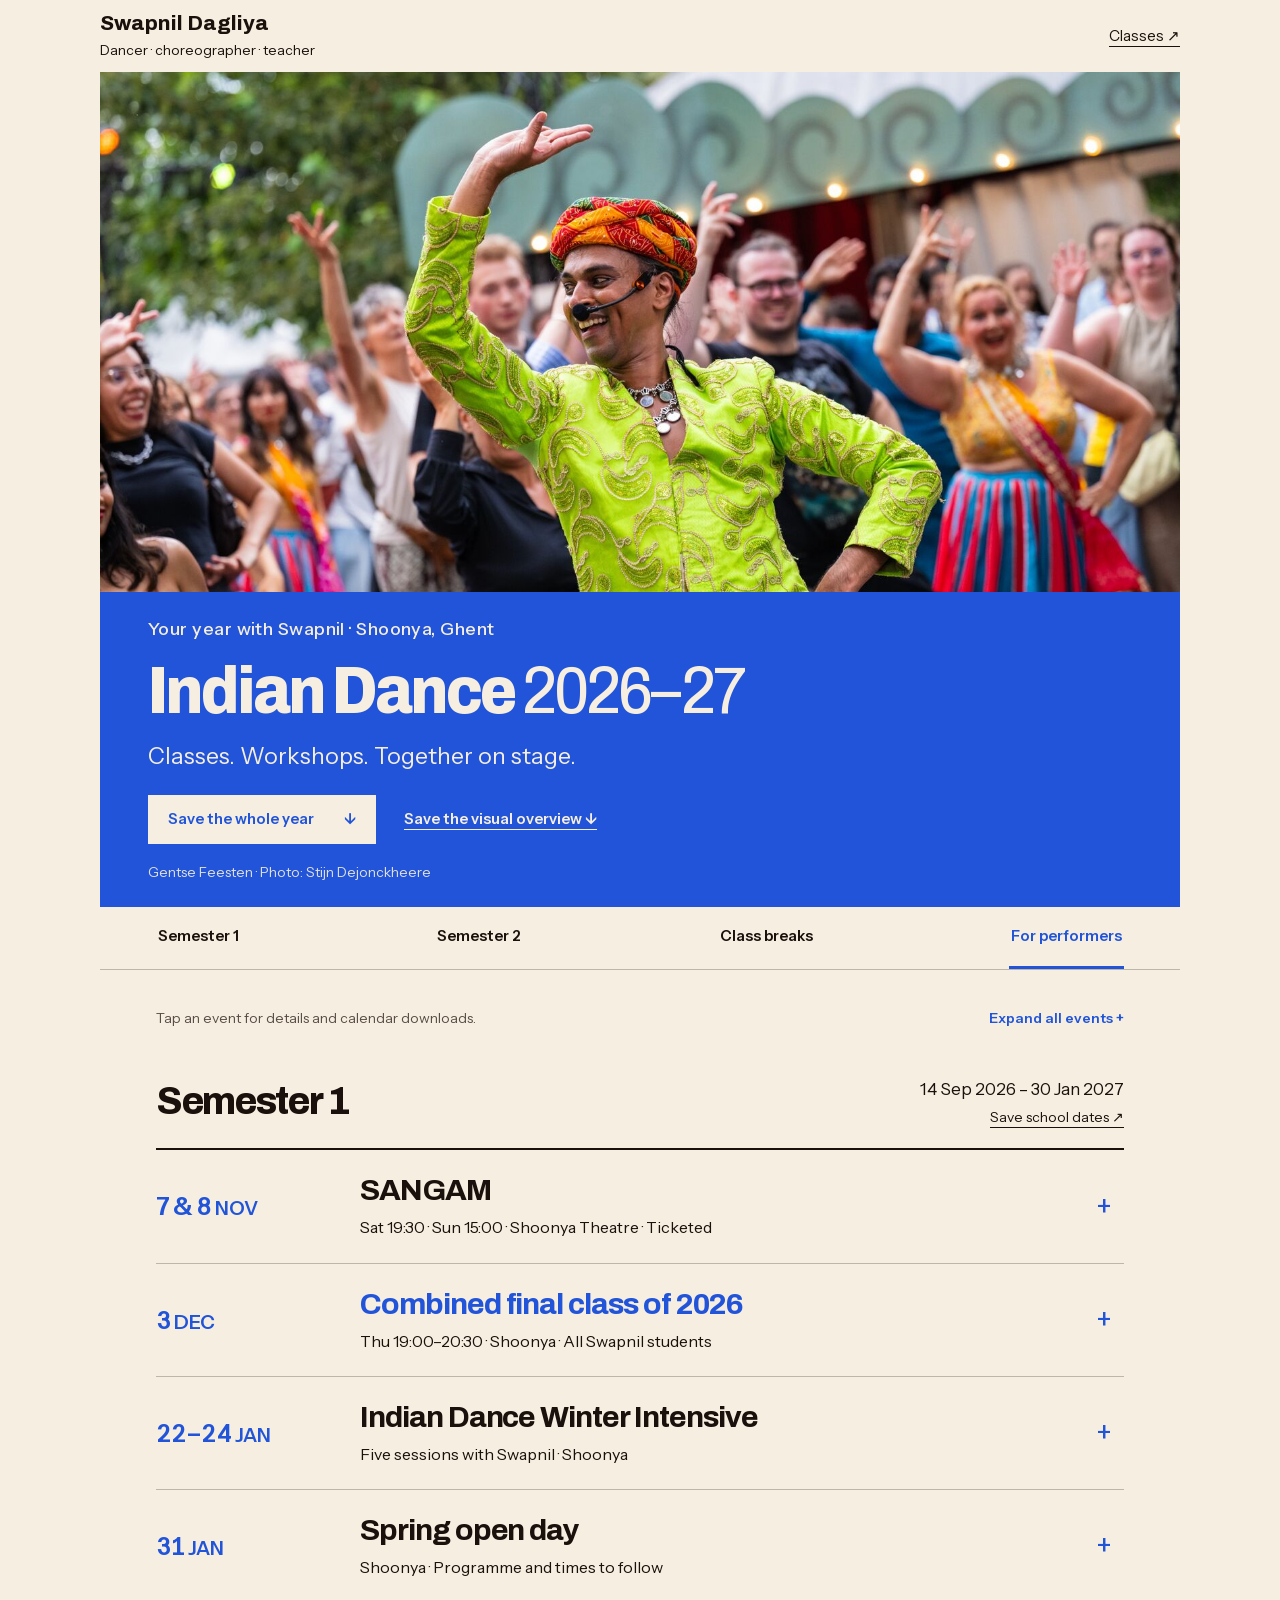
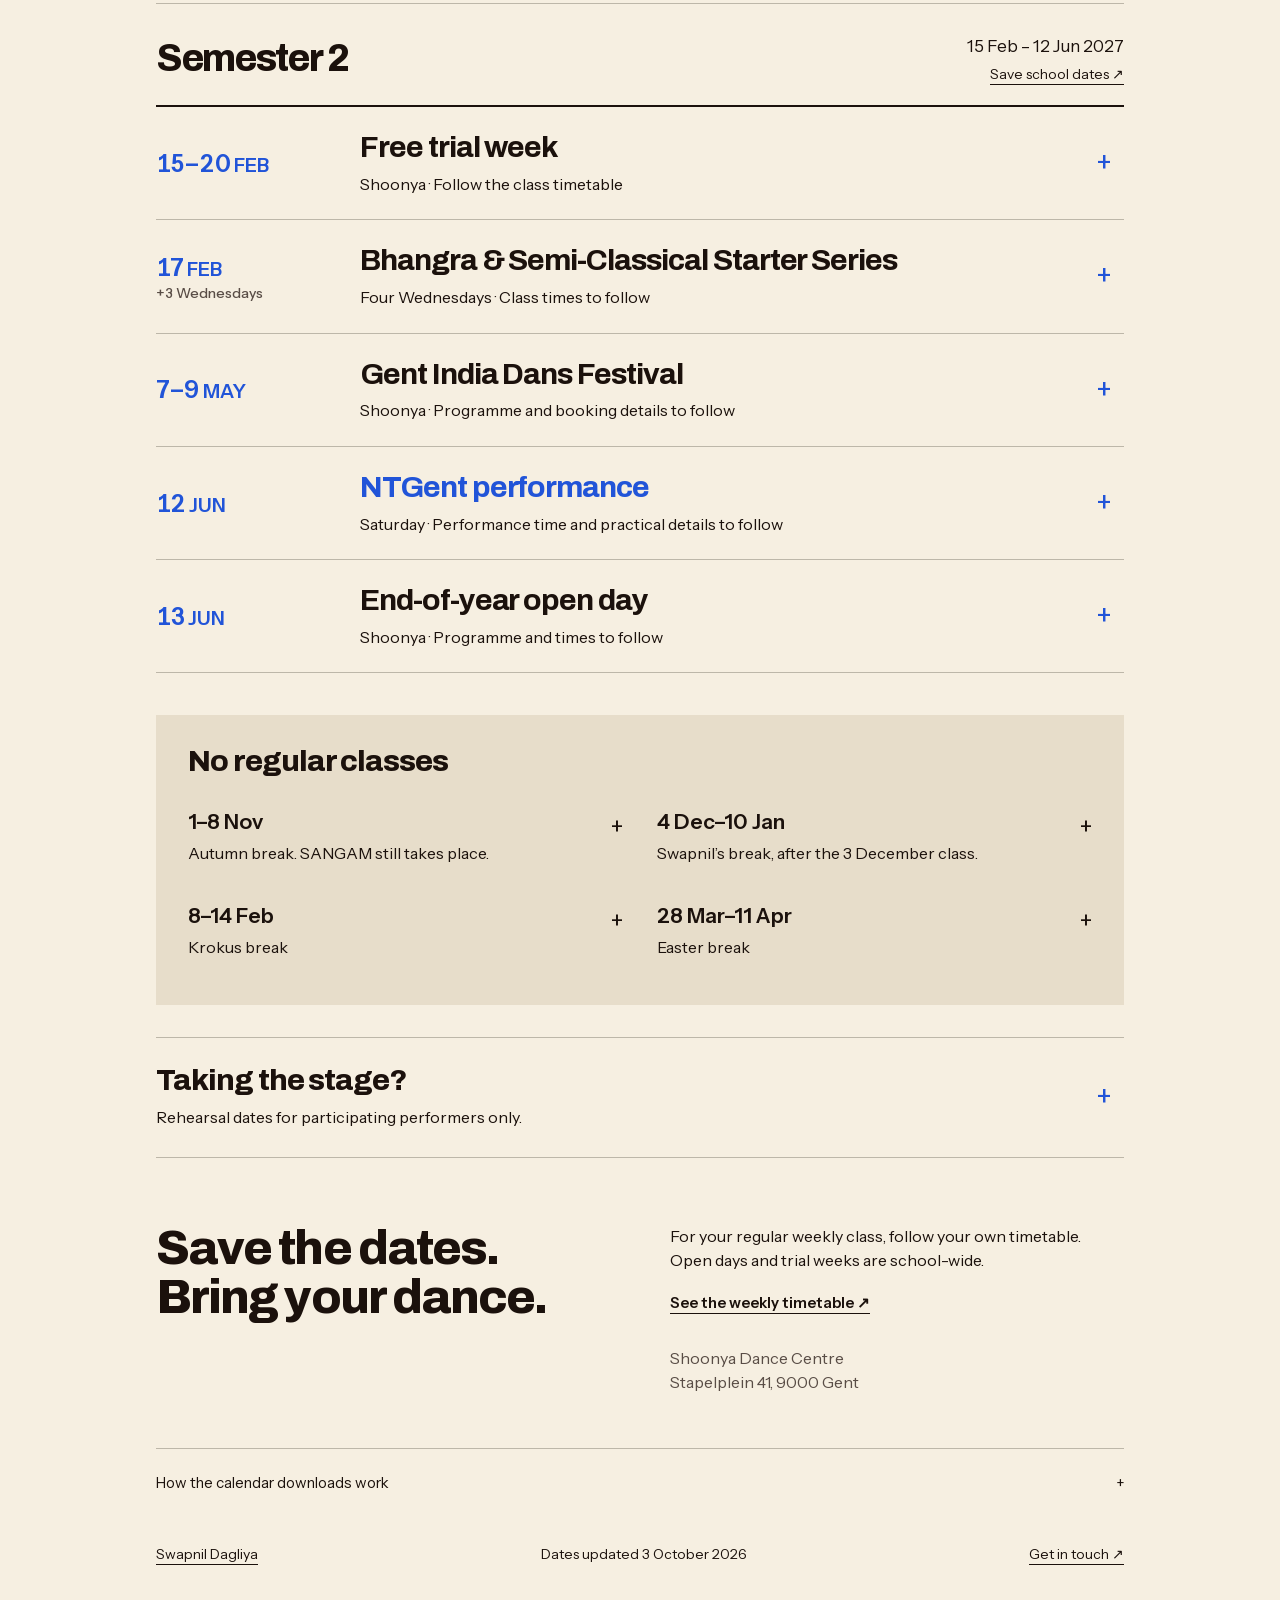
==== commit 7e4fa44d: "Correct SANGAM timing in student year page and calendars" ====
--- a/dance-year-2026-27/index.html
+++ b/dance-year-2026-27/index.html
@@ -1 +1 @@
-<!doctype html><html lang="en"><head><meta charset="utf-8"><meta name="viewport" content="width=device-width,initial-scale=1"><meta name="robots" content="noindex, nofollow"><title>Your dance year 2026–27 · Swapnil Dagliya</title><meta name="description" content="Indian dance with Swapnil at Shoonya: your 2026–27 year of classes, workshops, performances and holidays. Save individual events or download the full-year calendar."><link rel="canonical" href="https://swapnil.dance/dance-year-2026-27/"><meta property="og:title" content="Your dance year 2026–27"><meta property="og:description" content="Indian dance with Swapnil at Shoonya. The dates to dance, gather and get on stage."><meta property="og:type" content="website"><meta property="og:url" content="https://swapnil.dance/dance-year-2026-27/"><link rel="icon" href="../favicon.svg" type="image/svg+xml"><link rel="stylesheet" href="../fonts.css"><link rel="stylesheet" href="year.css"><script src="year.js" defer></script></head><body><a class="skip" href="#main">Skip to dates</a><header class="site-header"><a class="brand" href="../">Swapnil Dagliya<span>Dancer · choreographer · teacher</span></a><a href="../#classes">Classes ↗</a></header><main id="main"><section class="poster-hero"><div class="hero-photo-wrap"><img class="hero-photo" src="gentse-feesten-group.jpg" width="1080" height="520" fetchpriority="high" alt="Swapnil leading a group of dancers at Gentse Feesten 2026"></div><div class="hero-copy"><p class="kicker">Your year with Swapnil · Shoonya, Ghent</p><h1>Indian Dance <span>2026–27</span></h1><p class="hero-lead">Classes. Workshops. Together on stage.</p><div class="hero-actions"><a class="button" href="calendar/your-dance-year-2026-27.ics" download aria-label="Download the full-year calendar">Save the whole year <span aria-hidden="true">↓</span></a><a href="indian-dance-2026-27.png" download>Save the visual overview ↓</a></div><small class="hero-credit">Gentse Feesten · Photo: Stijn Dejonckheere</small></div></section><nav class="jump-nav" aria-label="Jump to dates"><a href="#autumn">Semester 1</a><a href="#february">Semester 2</a><a href="#breaks">Class breaks</a><a href="#performers">For performers</a></nav><div class="programme"><div class="programme-tools"><p>Tap an event for details and calendar downloads.</p><button id="expand-events" type="button" aria-pressed="false" hidden>Expand all events +</button></div><section class="semester" id="autumn"><div class="semester-heading"><h2>Semester 1</h2><div><span>14 Sep 2026 – 30 Jan 2027</span><a class="calendar-link" href="calendar/semester-1.ics" download>Save school dates <span aria-hidden="true">↗</span></a></div></div><details class="event-row" id="sangam"><summary><span class="date-stamp">7 &amp; 8 <span>Nov</span></span><span class="event-heading"><span class="event-title">SANGAM</span><span class="event-teaser">Sat 19:30 · Sun 15:00 · Shoonya Theatre · Ticketed</span></span><span class="expand-mark" aria-hidden="true">+</span></summary><div class="event-content has-poster"><a class="event-poster" href="https://performances.shoonyadance.com/sangam/"><img src="sangam-poster.jpg" width="800" height="1132" loading="lazy" alt="SANGAM poster: a Madhubani-style painting of a river dividing a desert village from a green forest"></a><div><article class="event-detail" id="sangam-saturday" data-event="sangam-saturday"><div class="detail-date">Sat 7 Nov 2026 · 19:30–20:45</div><div><h3>SANGAM · Saturday</h3><p>Performance at Shoonya Theatre. 60 minutes plus a 15-minute interval. Tickets €20, ages 8+.</p><div class="event-actions"><a class="calendar-link" href="calendar/sangam-saturday.ics" download aria-label="Add SANGAM · Saturday to calendar">Add to calendar <span aria-hidden="true">↗</span></a><a href="https://performances.shoonyadance.com/sangam/">Event details ↗</a></div></div></article><article class="event-detail" id="sangam-sunday" data-event="sangam-sunday"><div class="detail-date">Sun 8 Nov 2026 · 15:00–16:15</div><div><h3>SANGAM · Sunday</h3><p>Performance at Shoonya Theatre. 60 minutes plus a 15-minute interval. Tickets €20, ages 8+.</p><div class="event-actions"><a class="calendar-link" href="calendar/sangam-sunday.ics" download aria-label="Add SANGAM · Sunday to calendar">Add to calendar <span aria-hidden="true">↗</span></a><a href="https://performances.shoonyadance.com/sangam/">Event details ↗</a></div></div></article><a class="button small-button" href="https://links.shoonyadance.com/go/ticket/">SANGAM tickets ↗</a></div></div></details><details class="event-row accent" id="combined-final-class"><summary><span class="date-stamp">3 <span>Dec</span></span><span class="event-heading"><span class="event-title">Combined final class of 2026</span><span class="event-teaser">Thu 19:00–20:30 · Shoonya · All Swapnil students</span></span><span class="expand-mark" aria-hidden="true">+</span></summary><div class="event-content"><article class="event-detail" id="combined-class" data-event="combined-class"><div class="detail-date">Thu 3 Dec 2026 · 19:00–20:30</div><div><h3>Combined final class of 2026</h3><p>All Swapnil students together at Shoonya. Final class before Swapnil’s December teaching break.</p><div class="event-actions"><a class="calendar-link" href="calendar/combined-class.ics" download aria-label="Add Combined final class of 2026 to calendar">Add to calendar <span aria-hidden="true">↗</span></a></div></div></article></div></details><details class="event-row" id="january"><summary><span class="date-stamp">22–24 <span>Jan</span></span><span class="event-heading"><span class="event-title">Indian Dance Winter Intensive</span><span class="event-teaser">Five sessions with Swapnil · Shoonya</span></span><span class="expand-mark" aria-hidden="true">+</span></summary><div class="event-content has-poster has-photo-landscape"><figure class="event-photo landscape"><img src="winter-intensive.jpg" width="1000" height="593" loading="lazy" alt="Swapnil teaching an Indian dance session at Shoonya"><figcaption>Photo: Michiel Devijver</figcaption></figure><div><div class="group-intro"><p>Five sessions over three days.</p><a class="calendar-link" href="calendar/winter-intensive.ics" download>Save all five sessions <span aria-hidden="true">↗</span></a></div><article class="event-detail" id="winter-intensive-1" data-event="winter-intensive-1"><div class="detail-date">Fri 22 Jan 2027 · 18:30–21:30</div><div><h3>Bhangra &amp; Jhoomar · Winter Intensive</h3><p>Indian Dance Winter Intensive 2027 with Swapnil. Check the event page for booking and practical details.</p><div class="event-actions"><a class="calendar-link" href="calendar/winter-intensive-1.ics" download aria-label="Add Bhangra &amp; Jhoomar · Winter Intensive to calendar">Add to calendar <span aria-hidden="true">↗</span></a><a href="https://www.shoonyadance.com/calendar/indian-dance-winter-intensive-january-2027">Event details ↗</a></div></div></article><article class="event-detail" id="winter-intensive-2" data-event="winter-intensive-2"><div class="detail-date">Sat 23 Jan 2027 · 10:00–13:00</div><div><h3>Indian Semi-Classical · Winter Intensive</h3><p>Indian Dance Winter Intensive 2027 with Swapnil. Check the event page for booking and practical details.</p><div class="event-actions"><a class="calendar-link" href="calendar/winter-intensive-2.ics" download aria-label="Add Indian Semi-Classical · Winter Intensive to calendar">Add to calendar <span aria-hidden="true">↗</span></a><a href="https://www.shoonyadance.com/calendar/indian-dance-winter-intensive-january-2027">Event details ↗</a></div></div></article><article class="event-detail" id="winter-intensive-3" data-event="winter-intensive-3"><div class="detail-date">Sat 23 Jan 2027 · 14:00–17:00</div><div><h3>Group Choreography · Winter Intensive</h3><p>Indian Dance Winter Intensive 2027 with Swapnil. Check the event page for booking and practical details.</p><div class="event-actions"><a class="calendar-link" href="calendar/winter-intensive-3.ics" download aria-label="Add Group Choreography · Winter Intensive to calendar">Add to calendar <span aria-hidden="true">↗</span></a><a href="https://www.shoonyadance.com/calendar/indian-dance-winter-intensive-january-2027">Event details ↗</a></div></div></article><article class="event-detail" id="winter-intensive-4" data-event="winter-intensive-4"><div class="detail-date">Sun 24 Jan 2027 · 10:00–12:30</div><div><h3>Garba &amp; Dandiya Raas · Winter Intensive</h3><p>Indian Dance Winter Intensive 2027 with Swapnil. Check the event page for booking and practical details.</p><div class="event-actions"><a class="calendar-link" href="calendar/winter-intensive-4.ics" download aria-label="Add Garba &amp; Dandiya Raas · Winter Intensive to calendar">Add to calendar <span aria-hidden="true">↗</span></a><a href="https://www.shoonyadance.com/calendar/indian-dance-winter-intensive-january-2027">Event details ↗</a></div></div></article><article class="event-detail" id="winter-intensive-5" data-event="winter-intensive-5"><div class="detail-date">Sun 24 Jan 2027 · 13:30–16:00</div><div><h3>Khoriya · Winter Intensive</h3><p>Indian Dance Winter Intensive 2027 with Swapnil. Check the event page for booking and practical details.</p><div class="event-actions"><a class="calendar-link" href="calendar/winter-intensive-5.ics" download aria-label="Add Khoriya · Winter Intensive to calendar">Add to calendar <span aria-hidden="true">↗</span></a><a href="https://www.shoonyadance.com/calendar/indian-dance-winter-intensive-january-2027">Event details ↗</a></div></div></article></div></div></details><details class="event-row" id="spring-open"><summary><span class="date-stamp">31 <span>Jan</span></span><span class="event-heading"><span class="event-title">Spring open day</span><span class="event-teaser">Shoonya · Programme and times to follow</span></span><span class="expand-mark" aria-hidden="true">+</span></summary><div class="event-content"><article class="event-detail" id="spring-open-day" data-event="spring-open-day"><div class="detail-date">Sun 31 Jan 2027 · time TBC</div><div><h3>Spring open day · Shoonya</h3><p>Explore the spring semester. Programme and times to follow.</p><div class="event-actions"><a class="calendar-link" href="calendar/spring-open-day.ics" download aria-label="Add Spring open day · Shoonya to calendar">Add to calendar <span aria-hidden="true">↗</span></a></div></div></article></div></details></section><section class="semester" id="february"><div class="semester-heading"><h2>Semester 2</h2><div><span>15 Feb – 12 Jun 2027</span><a class="calendar-link" href="calendar/semester-2.ics" download>Save school dates <span aria-hidden="true">↗</span></a></div></div><details class="event-row" id="free-trial-week"><summary><span class="date-stamp">15–20 <span>Feb</span></span><span class="event-heading"><span class="event-title">Free trial week</span><span class="event-teaser">Shoonya · Follow the class timetable</span></span><span class="expand-mark" aria-hidden="true">+</span></summary><div class="event-content"><article class="event-detail" id="spring-trial" data-event="spring-trial"><div class="detail-date">15 Feb 2027 – 20 Feb 2027</div><div><h3>Free trial week · Shoonya</h3><p>Spring free trial week. Try classes from the published weekly timetable.</p><div class="event-actions"><a class="calendar-link" href="calendar/spring-trial.ics" download aria-label="Add Free trial week · Shoonya to calendar">Add to calendar <span aria-hidden="true">↗</span></a></div></div></article></div></details><details class="event-row" id="starter"><summary><span class="date-stamp">17 <span>Feb</span><br><small>+3 Wednesdays</small></span><span class="event-heading"><span class="event-title">Bhangra &amp; Semi-Classical Starter Series</span><span class="event-teaser">Four Wednesdays · Class times to follow</span></span><span class="expand-mark" aria-hidden="true">+</span></summary><div class="event-content"><p>Both Bhangra and Indian Semi-Classical run on these four Wednesdays. Class times and registration details will follow.</p><a class="calendar-link" href="calendar/starter-series.ics" download>Save both Starter Series <span aria-hidden="true">↗</span></a><div class="starter-dates"><article data-events="starter-bhangra-1 starter-semi-classical-1"><h3>17 February <small>2027</small></h3><p>Both series · Times TBC</p><a class="calendar-link" href="calendar/starter-week-1.ics" download aria-label="Save both Starter Series classes on 17 February 2027">Save this date <span aria-hidden="true">↗</span></a></article><article data-events="starter-bhangra-2 starter-semi-classical-2"><h3>24 February <small>2027</small></h3><p>Both series · Times TBC</p><a class="calendar-link" href="calendar/starter-week-2.ics" download aria-label="Save both Starter Series classes on 24 February 2027">Save this date <span aria-hidden="true">↗</span></a></article><article data-events="starter-bhangra-3 starter-semi-classical-3"><h3>3 March <small>2027</small></h3><p>Both series · Times TBC</p><a class="calendar-link" href="calendar/starter-week-3.ics" download aria-label="Save both Starter Series classes on 3 March 2027">Save this date <span aria-hidden="true">↗</span></a></article><article data-events="starter-bhangra-4 starter-semi-classical-4"><h3>10 March <small>2027</small></h3><p>Both series · Times TBC</p><a class="calendar-link" href="calendar/starter-week-4.ics" download aria-label="Save both Starter Series classes on 10 March 2027">Save this date <span aria-hidden="true">↗</span></a></article></div></div></details><div id="spring" class="spring-events"><details class="event-row" id="festival"><summary><span class="date-stamp">7–9 <span>May</span></span><span class="event-heading"><span class="event-title">Gent India Dans Festival</span><span class="event-teaser">Shoonya · Programme and booking details to follow</span></span><span class="expand-mark" aria-hidden="true">+</span></summary><div class="event-content has-poster has-photo-portrait"><figure class="event-photo portrait"><img src="gidf.jpg" width="800" height="1200" loading="lazy" alt="Swapnil with the Gent India Dans Festival 2026 teachers on the stairs"><figcaption>Photo: Gokul Gopi</figcaption></figure><div><article class="event-detail" id="gidf" data-event="gidf"><div class="detail-date">7 May 2027 – 9 May 2027</div><div><h3>Gent India Dans Festival</h3><p>Three days of Indian dance. Programme and session times to follow.</p><div class="event-actions"><a class="calendar-link" href="calendar/gidf.ics" download aria-label="Add Gent India Dans Festival to calendar">Add to calendar <span aria-hidden="true">↗</span></a><a href="https://gidf.abcdans.com/">Event details ↗</a></div></div></article></div></div></details><details class="event-row accent" id="performance"><summary><span class="date-stamp">12 <span>Jun</span></span><span class="event-heading"><span class="event-title">NTGent performance</span><span class="event-teaser">Saturday · Performance time and practical details to follow</span></span><span class="expand-mark" aria-hidden="true">+</span></summary><div class="event-content has-poster has-photo-landscape"><figure class="event-photo landscape"><img src="ntgent.jpg" width="1000" height="667" loading="lazy" alt="Swapnil’s students performing on the NTGent stage in 2024"><figcaption>Photo: Stijn Dejonckheere</figcaption></figure><div><article class="event-detail" id="ntgent" data-event="ntgent"><div class="detail-date">Sat 12 Jun 2027 · time TBC</div><div><h3>NTGent performance</h3><p>Performance date confirmed. Time and practical details to follow.</p><div class="event-actions"><a class="calendar-link" href="calendar/ntgent.ics" download aria-label="Add NTGent performance to calendar">Add to calendar <span aria-hidden="true">↗</span></a></div></div></article></div></div></details><details class="event-row" id="open-day"><summary><span class="date-stamp">13 <span>Jun</span></span><span class="event-heading"><span class="event-title">End-of-year open day</span><span class="event-teaser">Shoonya · Programme and times to follow</span></span><span class="expand-mark" aria-hidden="true">+</span></summary><div class="event-content"><article class="event-detail" id="year-open-day" data-event="year-open-day"><div class="detail-date">Sun 13 Jun 2027 · time TBC</div><div><h3>End-of-year open day · Shoonya</h3><p>School-wide open day. Programme and times to follow.</p><div class="event-actions"><a class="calendar-link" href="calendar/year-open-day.ics" download aria-label="Add End-of-year open day · Shoonya to calendar">Add to calendar <span aria-hidden="true">↗</span></a></div></div></article></div></details></div></section><aside class="breaks" id="breaks"><h2>No regular classes</h2><div class="break-grid"><details class="break-item"><summary><span><strong>1–8 Nov</strong>Autumn break. SANGAM still takes place.</span><span aria-hidden="true">+</span></summary><div><article class="event-detail" id="autumn-break" data-event="autumn-break"><div class="detail-date">1 Nov 2026 – 8 Nov 2026</div><div><h3>Autumn break · no regular classes</h3><p>No regular classes. SANGAM still takes place on 7 and 8 November.</p><div class="event-actions"><a class="calendar-link" href="calendar/autumn-break.ics" download aria-label="Add Autumn break · no regular classes to calendar">Add to calendar <span aria-hidden="true">↗</span></a></div></div></article></div></details><details class="break-item"><summary><span><strong>4 Dec–10 Jan</strong>Swapnil’s break, after the 3 December class.</span><span aria-hidden="true">+</span></summary><div><article class="event-detail" id="swapnil-winter-break" data-event="swapnil-winter-break"><div class="detail-date">4 Dec 2026 – 10 Jan 2027</div><div><h3>Swapnil’s teaching break · no regular classes</h3><p>No regular classes after the combined class on 3 December. From the week of 11 January, classes follow your own timetable.</p><div class="event-actions"><a class="calendar-link" href="calendar/swapnil-winter-break.ics" download aria-label="Add Swapnil’s teaching break · no regular classes to calendar">Add to calendar <span aria-hidden="true">↗</span></a></div></div></article><article class="event-detail" id="school-christmas" data-event="school-christmas"><div class="detail-date">20 Dec 2026 – 10 Jan 2027</div><div><h3>Christmas break · school dates</h3><p>School-wide closure.</p><div class="event-actions"><a class="calendar-link" href="calendar/school-christmas.ics" download aria-label="Add Christmas break · school dates to calendar">Add to calendar <span aria-hidden="true">↗</span></a></div></div></article></div></details><details class="break-item"><summary><span><strong>8–14 Feb</strong>Krokus break</span><span aria-hidden="true">+</span></summary><div><article class="event-detail" id="krokus-break" data-event="krokus-break"><div class="detail-date">8 Feb 2027 – 14 Feb 2027</div><div><h3>Krokus break · no regular classes</h3><p>School holiday before Semester 2 starts.</p><div class="event-actions"><a class="calendar-link" href="calendar/krokus-break.ics" download aria-label="Add Krokus break · no regular classes to calendar">Add to calendar <span aria-hidden="true">↗</span></a></div></div></article></div></details><details class="break-item"><summary><span><strong>28 Mar–11 Apr</strong>Easter break</span><span aria-hidden="true">+</span></summary><div><article class="event-detail" id="easter-break" data-event="easter-break"><div class="detail-date">28 Mar 2027 – 11 Apr 2027</div><div><h3>Easter break · no regular classes</h3><p>School Easter holiday.</p><div class="event-actions"><a class="calendar-link" href="calendar/easter-break.ics" download aria-label="Add Easter break · no regular classes to calendar">Add to calendar <span aria-hidden="true">↗</span></a></div></div></article></div></details></div></aside><section class="performers" id="performers"><details class="performer-details"><summary><span><h2>Taking the stage?</h2><span>Rehearsal dates for participating performers only.</span></span><span class="expand-mark" aria-hidden="true">+</span></summary><div class="performer-content"><article class="event-detail" id="sangam-rehearsal-oct31" data-event="sangam-rehearsal-oct31"><div class="detail-date">Sat 31 Oct 2026 · 13:00–17:00</div><div><h3>SANGAM performer rehearsal</h3><p>Only for students performing in SANGAM. Shoonya Dance Centre, Stapelplein 41, Gent. This rehearsal is not for the whole class.</p><div class="event-actions"><a class="calendar-link" href="calendar/sangam-rehearsal-oct31.ics" download aria-label="Add SANGAM performer rehearsal to calendar">Add to calendar <span aria-hidden="true">↗</span></a></div></div></article><article class="event-detail" id="sangam-rehearsal-nov5" data-event="sangam-rehearsal-nov5"><div class="detail-date">Thu 5 Nov 2026 · 19:00–22:00</div><div><h3>SANGAM performer rehearsal</h3><p>Only for students performing in SANGAM. Shoonya Dance Centre, Stapelplein 41, Gent. This rehearsal is not for the whole class.</p><div class="event-actions"><a class="calendar-link" href="calendar/sangam-rehearsal-nov5.ics" download aria-label="Add SANGAM performer rehearsal to calendar">Add to calendar <span aria-hidden="true">↗</span></a></div></div></article><article class="event-detail" id="tech-rehearsal" data-event="tech-rehearsal"><div class="detail-date">Fri 11 Jun 2027 · evening, time TBC</div><div><h3>Participant technical rehearsal · evening</h3><p>Only for students performing at NTGent. Keep Friday evening free for the full technical rehearsal at Shoonya. Times to follow.</p><div class="event-actions"><a class="calendar-link" href="calendar/tech-rehearsal.ics" download aria-label="Add Participant technical rehearsal · evening to calendar">Add to calendar <span aria-hidden="true">↗</span></a></div></div></article></div></details></section><section class="practical" id="practical"><h2>Save the dates.<br>Bring your dance.</h2><div><p>For your regular weekly class, follow your own timetable. Open days and trial weeks are school-wide.</p><a class="text-link" href="https://schedule.shoonyadance.com/">See the weekly timetable ↗</a><p class="address">Shoonya Dance Centre<br>Stapelplein 41, 9000 Gent</p></div></section><details class="calendar-help"><summary>How the calendar downloads work <span aria-hidden="true">+</span></summary><p>Open an .ics file in Apple Calendar, Google Calendar or Outlook. The full-year download includes both semester windows, holidays and all listed events, including rehearsals marked for participating performers only. It does not include every weekly class.</p><p>If you import the full year, you do not also need the individual files. Imports are snapshots, not automatic subscriptions. Dates without a time are saved as reminders and do not block the whole day. All times shown are local to Ghent.</p></details><footer><a href="../">Swapnil Dagliya</a><span>Dates updated 1 October 2026</span><a href="../#hello">Get in touch ↗</a></footer></div></main></body></html>+<!doctype html><html lang="en"><head><meta charset="utf-8"><meta name="viewport" content="width=device-width,initial-scale=1"><meta name="robots" content="noindex, nofollow"><title>Your dance year 2026–27 · Swapnil Dagliya</title><meta name="description" content="Indian dance with Swapnil at Shoonya: your 2026–27 year of classes, workshops, performances and holidays. Save individual events or download the full-year calendar."><link rel="canonical" href="https://swapnil.dance/dance-year-2026-27/"><meta property="og:title" content="Your dance year 2026–27"><meta property="og:description" content="Indian dance with Swapnil at Shoonya. The dates to dance, gather and get on stage."><meta property="og:type" content="website"><meta property="og:url" content="https://swapnil.dance/dance-year-2026-27/"><link rel="icon" href="../favicon.svg" type="image/svg+xml"><link rel="stylesheet" href="../fonts.css"><link rel="stylesheet" href="year.css"><script src="year.js" defer></script></head><body><a class="skip" href="#main">Skip to dates</a><header class="site-header"><a class="brand" href="../">Swapnil Dagliya<span>Dancer · choreographer · teacher</span></a><a href="../#classes">Classes ↗</a></header><main id="main"><section class="poster-hero"><div class="hero-photo-wrap"><img class="hero-photo" src="gentse-feesten-group.jpg" width="1080" height="520" fetchpriority="high" alt="Swapnil leading a group of dancers at Gentse Feesten 2026"></div><div class="hero-copy"><p class="kicker">Your year with Swapnil · Shoonya, Ghent</p><h1>Indian Dance <span>2026–27</span></h1><p class="hero-lead">Classes. Workshops. Together on stage.</p><div class="hero-actions"><a class="button" href="calendar/your-dance-year-2026-27.ics" download aria-label="Download the full-year calendar">Save the whole year <span aria-hidden="true">↓</span></a><a href="indian-dance-2026-27.png" download>Save the visual overview ↓</a></div><small class="hero-credit">Gentse Feesten · Photo: Stijn Dejonckheere</small></div></section><nav class="jump-nav" aria-label="Jump to dates"><a href="#autumn">Semester 1</a><a href="#february">Semester 2</a><a href="#breaks">Class breaks</a><a href="#performers">For performers</a></nav><div class="programme"><div class="programme-tools"><p>Tap an event for details and calendar downloads.</p><button id="expand-events" type="button" aria-pressed="false" hidden>Expand all events +</button></div><section class="semester" id="autumn"><div class="semester-heading"><h2>Semester 1</h2><div><span>14 Sep 2026 – 30 Jan 2027</span><a class="calendar-link" href="calendar/semester-1.ics" download>Save school dates <span aria-hidden="true">↗</span></a></div></div><details class="event-row" id="sangam"><summary><span class="date-stamp">7 &amp; 8 <span>Nov</span></span><span class="event-heading"><span class="event-title">SANGAM</span><span class="event-teaser">Sat 19:30 · Sun 15:00 · Shoonya Theatre · Ticketed</span></span><span class="expand-mark" aria-hidden="true">+</span></summary><div class="event-content has-poster"><a class="event-poster" href="https://performances.shoonyadance.com/sangam/"><img src="sangam-poster.jpg" width="800" height="1132" loading="lazy" alt="SANGAM poster: a Madhubani-style painting of a river dividing a desert village from a green forest"></a><div><article class="event-detail" id="sangam-saturday" data-event="sangam-saturday"><div class="detail-date">Sat 7 Nov 2026 · 19:30–21:00</div><div><h3>SANGAM · Saturday</h3><p>Performance at Shoonya Theatre. 70 minutes plus a 20-minute interval. Tickets €20, ages 8+.</p><div class="event-actions"><a class="calendar-link" href="calendar/sangam-saturday.ics" download aria-label="Add SANGAM · Saturday to calendar">Add to calendar <span aria-hidden="true">↗</span></a><a href="https://performances.shoonyadance.com/sangam/">Event details ↗</a></div></div></article><article class="event-detail" id="sangam-sunday" data-event="sangam-sunday"><div class="detail-date">Sun 8 Nov 2026 · 15:00–16:30</div><div><h3>SANGAM · Sunday</h3><p>Performance at Shoonya Theatre. 70 minutes plus a 20-minute interval. Tickets €20, ages 8+.</p><div class="event-actions"><a class="calendar-link" href="calendar/sangam-sunday.ics" download aria-label="Add SANGAM · Sunday to calendar">Add to calendar <span aria-hidden="true">↗</span></a><a href="https://performances.shoonyadance.com/sangam/">Event details ↗</a></div></div></article><a class="button small-button" href="https://links.shoonyadance.com/go/ticket/">SANGAM tickets ↗</a></div></div></details><details class="event-row accent" id="combined-final-class"><summary><span class="date-stamp">3 <span>Dec</span></span><span class="event-heading"><span class="event-title">Combined final class of 2026</span><span class="event-teaser">Thu 19:00–20:30 · Shoonya · All Swapnil students</span></span><span class="expand-mark" aria-hidden="true">+</span></summary><div class="event-content"><article class="event-detail" id="combined-class" data-event="combined-class"><div class="detail-date">Thu 3 Dec 2026 · 19:00–20:30</div><div><h3>Combined final class of 2026</h3><p>All Swapnil students together at Shoonya. Final class before Swapnil’s December teaching break.</p><div class="event-actions"><a class="calendar-link" href="calendar/combined-class.ics" download aria-label="Add Combined final class of 2026 to calendar">Add to calendar <span aria-hidden="true">↗</span></a></div></div></article></div></details><details class="event-row" id="january"><summary><span class="date-stamp">22–24 <span>Jan</span></span><span class="event-heading"><span class="event-title">Indian Dance Winter Intensive</span><span class="event-teaser">Five sessions with Swapnil · Shoonya</span></span><span class="expand-mark" aria-hidden="true">+</span></summary><div class="event-content has-poster has-photo-landscape"><figure class="event-photo landscape"><img src="winter-intensive.jpg" width="1000" height="593" loading="lazy" alt="Swapnil teaching an Indian dance session at Shoonya"><figcaption>Photo: Michiel Devijver</figcaption></figure><div><div class="group-intro"><p>Five sessions over three days.</p><a class="calendar-link" href="calendar/winter-intensive.ics" download>Save all five sessions <span aria-hidden="true">↗</span></a></div><article class="event-detail" id="winter-intensive-1" data-event="winter-intensive-1"><div class="detail-date">Fri 22 Jan 2027 · 18:30–21:30</div><div><h3>Bhangra &amp; Jhoomar · Winter Intensive</h3><p>Indian Dance Winter Intensive 2027 with Swapnil. Check the event page for booking and practical details.</p><div class="event-actions"><a class="calendar-link" href="calendar/winter-intensive-1.ics" download aria-label="Add Bhangra &amp; Jhoomar · Winter Intensive to calendar">Add to calendar <span aria-hidden="true">↗</span></a><a href="https://www.shoonyadance.com/calendar/indian-dance-winter-intensive-january-2027">Event details ↗</a></div></div></article><article class="event-detail" id="winter-intensive-2" data-event="winter-intensive-2"><div class="detail-date">Sat 23 Jan 2027 · 10:00–13:00</div><div><h3>Indian Semi-Classical · Winter Intensive</h3><p>Indian Dance Winter Intensive 2027 with Swapnil. Check the event page for booking and practical details.</p><div class="event-actions"><a class="calendar-link" href="calendar/winter-intensive-2.ics" download aria-label="Add Indian Semi-Classical · Winter Intensive to calendar">Add to calendar <span aria-hidden="true">↗</span></a><a href="https://www.shoonyadance.com/calendar/indian-dance-winter-intensive-january-2027">Event details ↗</a></div></div></article><article class="event-detail" id="winter-intensive-3" data-event="winter-intensive-3"><div class="detail-date">Sat 23 Jan 2027 · 14:00–17:00</div><div><h3>Group Choreography · Winter Intensive</h3><p>Indian Dance Winter Intensive 2027 with Swapnil. Check the event page for booking and practical details.</p><div class="event-actions"><a class="calendar-link" href="calendar/winter-intensive-3.ics" download aria-label="Add Group Choreography · Winter Intensive to calendar">Add to calendar <span aria-hidden="true">↗</span></a><a href="https://www.shoonyadance.com/calendar/indian-dance-winter-intensive-january-2027">Event details ↗</a></div></div></article><article class="event-detail" id="winter-intensive-4" data-event="winter-intensive-4"><div class="detail-date">Sun 24 Jan 2027 · 10:00–12:30</div><div><h3>Garba &amp; Dandiya Raas · Winter Intensive</h3><p>Indian Dance Winter Intensive 2027 with Swapnil. Check the event page for booking and practical details.</p><div class="event-actions"><a class="calendar-link" href="calendar/winter-intensive-4.ics" download aria-label="Add Garba &amp; Dandiya Raas · Winter Intensive to calendar">Add to calendar <span aria-hidden="true">↗</span></a><a href="https://www.shoonyadance.com/calendar/indian-dance-winter-intensive-january-2027">Event details ↗</a></div></div></article><article class="event-detail" id="winter-intensive-5" data-event="winter-intensive-5"><div class="detail-date">Sun 24 Jan 2027 · 13:30–16:00</div><div><h3>Khoriya · Winter Intensive</h3><p>Indian Dance Winter Intensive 2027 with Swapnil. Check the event page for booking and practical details.</p><div class="event-actions"><a class="calendar-link" href="calendar/winter-intensive-5.ics" download aria-label="Add Khoriya · Winter Intensive to calendar">Add to calendar <span aria-hidden="true">↗</span></a><a href="https://www.shoonyadance.com/calendar/indian-dance-winter-intensive-january-2027">Event details ↗</a></div></div></article></div></div></details><details class="event-row" id="spring-open"><summary><span class="date-stamp">31 <span>Jan</span></span><span class="event-heading"><span class="event-title">Spring open day</span><span class="event-teaser">Shoonya · Programme and times to follow</span></span><span class="expand-mark" aria-hidden="true">+</span></summary><div class="event-content"><article class="event-detail" id="spring-open-day" data-event="spring-open-day"><div class="detail-date">Sun 31 Jan 2027 · time TBC</div><div><h3>Spring open day · Shoonya</h3><p>Explore the spring semester. Programme and times to follow.</p><div class="event-actions"><a class="calendar-link" href="calendar/spring-open-day.ics" download aria-label="Add Spring open day · Shoonya to calendar">Add to calendar <span aria-hidden="true">↗</span></a></div></div></article></div></details></section><section class="semester" id="february"><div class="semester-heading"><h2>Semester 2</h2><div><span>15 Feb – 12 Jun 2027</span><a class="calendar-link" href="calendar/semester-2.ics" download>Save school dates <span aria-hidden="true">↗</span></a></div></div><details class="event-row" id="free-trial-week"><summary><span class="date-stamp">15–20 <span>Feb</span></span><span class="event-heading"><span class="event-title">Free trial week</span><span class="event-teaser">Shoonya · Follow the class timetable</span></span><span class="expand-mark" aria-hidden="true">+</span></summary><div class="event-content"><article class="event-detail" id="spring-trial" data-event="spring-trial"><div class="detail-date">15 Feb 2027 – 20 Feb 2027</div><div><h3>Free trial week · Shoonya</h3><p>Spring free trial week. Try classes from the published weekly timetable.</p><div class="event-actions"><a class="calendar-link" href="calendar/spring-trial.ics" download aria-label="Add Free trial week · Shoonya to calendar">Add to calendar <span aria-hidden="true">↗</span></a></div></div></article></div></details><details class="event-row" id="starter"><summary><span class="date-stamp">17 <span>Feb</span><br><small>+3 Wednesdays</small></span><span class="event-heading"><span class="event-title">Bhangra &amp; Semi-Classical Starter Series</span><span class="event-teaser">Four Wednesdays · Class times to follow</span></span><span class="expand-mark" aria-hidden="true">+</span></summary><div class="event-content"><p>Both Bhangra and Indian Semi-Classical run on these four Wednesdays. Class times and registration details will follow.</p><a class="calendar-link" href="calendar/starter-series.ics" download>Save both Starter Series <span aria-hidden="true">↗</span></a><div class="starter-dates"><article data-events="starter-bhangra-1 starter-semi-classical-1"><h3>17 February <small>2027</small></h3><p>Both series · Times TBC</p><a class="calendar-link" href="calendar/starter-week-1.ics" download aria-label="Save both Starter Series classes on 17 February 2027">Save this date <span aria-hidden="true">↗</span></a></article><article data-events="starter-bhangra-2 starter-semi-classical-2"><h3>24 February <small>2027</small></h3><p>Both series · Times TBC</p><a class="calendar-link" href="calendar/starter-week-2.ics" download aria-label="Save both Starter Series classes on 24 February 2027">Save this date <span aria-hidden="true">↗</span></a></article><article data-events="starter-bhangra-3 starter-semi-classical-3"><h3>3 March <small>2027</small></h3><p>Both series · Times TBC</p><a class="calendar-link" href="calendar/starter-week-3.ics" download aria-label="Save both Starter Series classes on 3 March 2027">Save this date <span aria-hidden="true">↗</span></a></article><article data-events="starter-bhangra-4 starter-semi-classical-4"><h3>10 March <small>2027</small></h3><p>Both series · Times TBC</p><a class="calendar-link" href="calendar/starter-week-4.ics" download aria-label="Save both Starter Series classes on 10 March 2027">Save this date <span aria-hidden="true">↗</span></a></article></div></div></details><div id="spring" class="spring-events"><details class="event-row" id="festival"><summary><span class="date-stamp">7–9 <span>May</span></span><span class="event-heading"><span class="event-title">Gent India Dans Festival</span><span class="event-teaser">Shoonya · Programme and booking details to follow</span></span><span class="expand-mark" aria-hidden="true">+</span></summary><div class="event-content has-poster has-photo-portrait"><figure class="event-photo portrait"><img src="gidf.jpg" width="800" height="1200" loading="lazy" alt="Swapnil with the Gent India Dans Festival 2026 teachers on the stairs"><figcaption>Photo: Gokul Gopi</figcaption></figure><div><article class="event-detail" id="gidf" data-event="gidf"><div class="detail-date">7 May 2027 – 9 May 2027</div><div><h3>Gent India Dans Festival</h3><p>Three days of Indian dance. Programme and session times to follow.</p><div class="event-actions"><a class="calendar-link" href="calendar/gidf.ics" download aria-label="Add Gent India Dans Festival to calendar">Add to calendar <span aria-hidden="true">↗</span></a><a href="https://gidf.abcdans.com/">Event details ↗</a></div></div></article></div></div></details><details class="event-row accent" id="performance"><summary><span class="date-stamp">12 <span>Jun</span></span><span class="event-heading"><span class="event-title">NTGent performance</span><span class="event-teaser">Saturday · Performance time and practical details to follow</span></span><span class="expand-mark" aria-hidden="true">+</span></summary><div class="event-content has-poster has-photo-landscape"><figure class="event-photo landscape"><img src="ntgent.jpg" width="1000" height="667" loading="lazy" alt="Swapnil’s students performing on the NTGent stage in 2024"><figcaption>Photo: Stijn Dejonckheere</figcaption></figure><div><article class="event-detail" id="ntgent" data-event="ntgent"><div class="detail-date">Sat 12 Jun 2027 · time TBC</div><div><h3>NTGent performance</h3><p>Performance date confirmed. Time and practical details to follow.</p><div class="event-actions"><a class="calendar-link" href="calendar/ntgent.ics" download aria-label="Add NTGent performance to calendar">Add to calendar <span aria-hidden="true">↗</span></a></div></div></article></div></div></details><details class="event-row" id="open-day"><summary><span class="date-stamp">13 <span>Jun</span></span><span class="event-heading"><span class="event-title">End-of-year open day</span><span class="event-teaser">Shoonya · Programme and times to follow</span></span><span class="expand-mark" aria-hidden="true">+</span></summary><div class="event-content"><article class="event-detail" id="year-open-day" data-event="year-open-day"><div class="detail-date">Sun 13 Jun 2027 · time TBC</div><div><h3>End-of-year open day · Shoonya</h3><p>School-wide open day. Programme and times to follow.</p><div class="event-actions"><a class="calendar-link" href="calendar/year-open-day.ics" download aria-label="Add End-of-year open day · Shoonya to calendar">Add to calendar <span aria-hidden="true">↗</span></a></div></div></article></div></details></div></section><aside class="breaks" id="breaks"><h2>No regular classes</h2><div class="break-grid"><details class="break-item"><summary><span><strong>1–8 Nov</strong>Autumn break. SANGAM still takes place.</span><span aria-hidden="true">+</span></summary><div><article class="event-detail" id="autumn-break" data-event="autumn-break"><div class="detail-date">1 Nov 2026 – 8 Nov 2026</div><div><h3>Autumn break · no regular classes</h3><p>No regular classes. SANGAM still takes place on 7 and 8 November.</p><div class="event-actions"><a class="calendar-link" href="calendar/autumn-break.ics" download aria-label="Add Autumn break · no regular classes to calendar">Add to calendar <span aria-hidden="true">↗</span></a></div></div></article></div></details><details class="break-item"><summary><span><strong>4 Dec–10 Jan</strong>Swapnil’s break, after the 3 December class.</span><span aria-hidden="true">+</span></summary><div><article class="event-detail" id="swapnil-winter-break" data-event="swapnil-winter-break"><div class="detail-date">4 Dec 2026 – 10 Jan 2027</div><div><h3>Swapnil’s teaching break · no regular classes</h3><p>No regular classes after the combined class on 3 December. From the week of 11 January, classes follow your own timetable.</p><div class="event-actions"><a class="calendar-link" href="calendar/swapnil-winter-break.ics" download aria-label="Add Swapnil’s teaching break · no regular classes to calendar">Add to calendar <span aria-hidden="true">↗</span></a></div></div></article><article class="event-detail" id="school-christmas" data-event="school-christmas"><div class="detail-date">20 Dec 2026 – 10 Jan 2027</div><div><h3>Christmas break · school dates</h3><p>School-wide closure.</p><div class="event-actions"><a class="calendar-link" href="calendar/school-christmas.ics" download aria-label="Add Christmas break · school dates to calendar">Add to calendar <span aria-hidden="true">↗</span></a></div></div></article></div></details><details class="break-item"><summary><span><strong>8–14 Feb</strong>Krokus break</span><span aria-hidden="true">+</span></summary><div><article class="event-detail" id="krokus-break" data-event="krokus-break"><div class="detail-date">8 Feb 2027 – 14 Feb 2027</div><div><h3>Krokus break · no regular classes</h3><p>School holiday before Semester 2 starts.</p><div class="event-actions"><a class="calendar-link" href="calendar/krokus-break.ics" download aria-label="Add Krokus break · no regular classes to calendar">Add to calendar <span aria-hidden="true">↗</span></a></div></div></article></div></details><details class="break-item"><summary><span><strong>28 Mar–11 Apr</strong>Easter break</span><span aria-hidden="true">+</span></summary><div><article class="event-detail" id="easter-break" data-event="easter-break"><div class="detail-date">28 Mar 2027 – 11 Apr 2027</div><div><h3>Easter break · no regular classes</h3><p>School Easter holiday.</p><div class="event-actions"><a class="calendar-link" href="calendar/easter-break.ics" download aria-label="Add Easter break · no regular classes to calendar">Add to calendar <span aria-hidden="true">↗</span></a></div></div></article></div></details></div></aside><section class="performers" id="performers"><details class="performer-details"><summary><span><h2>Taking the stage?</h2><span>Rehearsal dates for participating performers only.</span></span><span class="expand-mark" aria-hidden="true">+</span></summary><div class="performer-content"><article class="event-detail" id="sangam-rehearsal-oct31" data-event="sangam-rehearsal-oct31"><div class="detail-date">Sat 31 Oct 2026 · 13:00–17:00</div><div><h3>SANGAM performer rehearsal</h3><p>Only for students performing in SANGAM. Shoonya Dance Centre, Stapelplein 41, Gent. This rehearsal is not for the whole class.</p><div class="event-actions"><a class="calendar-link" href="calendar/sangam-rehearsal-oct31.ics" download aria-label="Add SANGAM performer rehearsal to calendar">Add to calendar <span aria-hidden="true">↗</span></a></div></div></article><article class="event-detail" id="sangam-rehearsal-nov5" data-event="sangam-rehearsal-nov5"><div class="detail-date">Thu 5 Nov 2026 · 19:00–22:00</div><div><h3>SANGAM performer rehearsal</h3><p>Only for students performing in SANGAM. Shoonya Dance Centre, Stapelplein 41, Gent. This rehearsal is not for the whole class.</p><div class="event-actions"><a class="calendar-link" href="calendar/sangam-rehearsal-nov5.ics" download aria-label="Add SANGAM performer rehearsal to calendar">Add to calendar <span aria-hidden="true">↗</span></a></div></div></article><article class="event-detail" id="tech-rehearsal" data-event="tech-rehearsal"><div class="detail-date">Fri 11 Jun 2027 · evening, time TBC</div><div><h3>Participant technical rehearsal · evening</h3><p>Only for students performing at NTGent. Keep Friday evening free for the full technical rehearsal at Shoonya. Times to follow.</p><div class="event-actions"><a class="calendar-link" href="calendar/tech-rehearsal.ics" download aria-label="Add Participant technical rehearsal · evening to calendar">Add to calendar <span aria-hidden="true">↗</span></a></div></div></article></div></details></section><section class="practical" id="practical"><h2>Save the dates.<br>Bring your dance.</h2><div><p>For your regular weekly class, follow your own timetable. Open days and trial weeks are school-wide.</p><a class="text-link" href="https://schedule.shoonyadance.com/">See the weekly timetable ↗</a><p class="address">Shoonya Dance Centre<br>Stapelplein 41, 9000 Gent</p></div></section><details class="calendar-help"><summary>How the calendar downloads work <span aria-hidden="true">+</span></summary><p>Open an .ics file in Apple Calendar, Google Calendar or Outlook. The full-year download includes both semester windows, holidays and all listed events, including rehearsals marked for participating performers only. It does not include every weekly class.</p><p>If you import the full year, you do not also need the individual files. Imports are snapshots, not automatic subscriptions. Dates without a time are saved as reminders and do not block the whole day. All times shown are local to Ghent.</p></details><footer><a href="../">Swapnil Dagliya</a><span>Dates updated 3 October 2026</span><a href="../#hello">Get in touch ↗</a></footer></div></main></body></html>
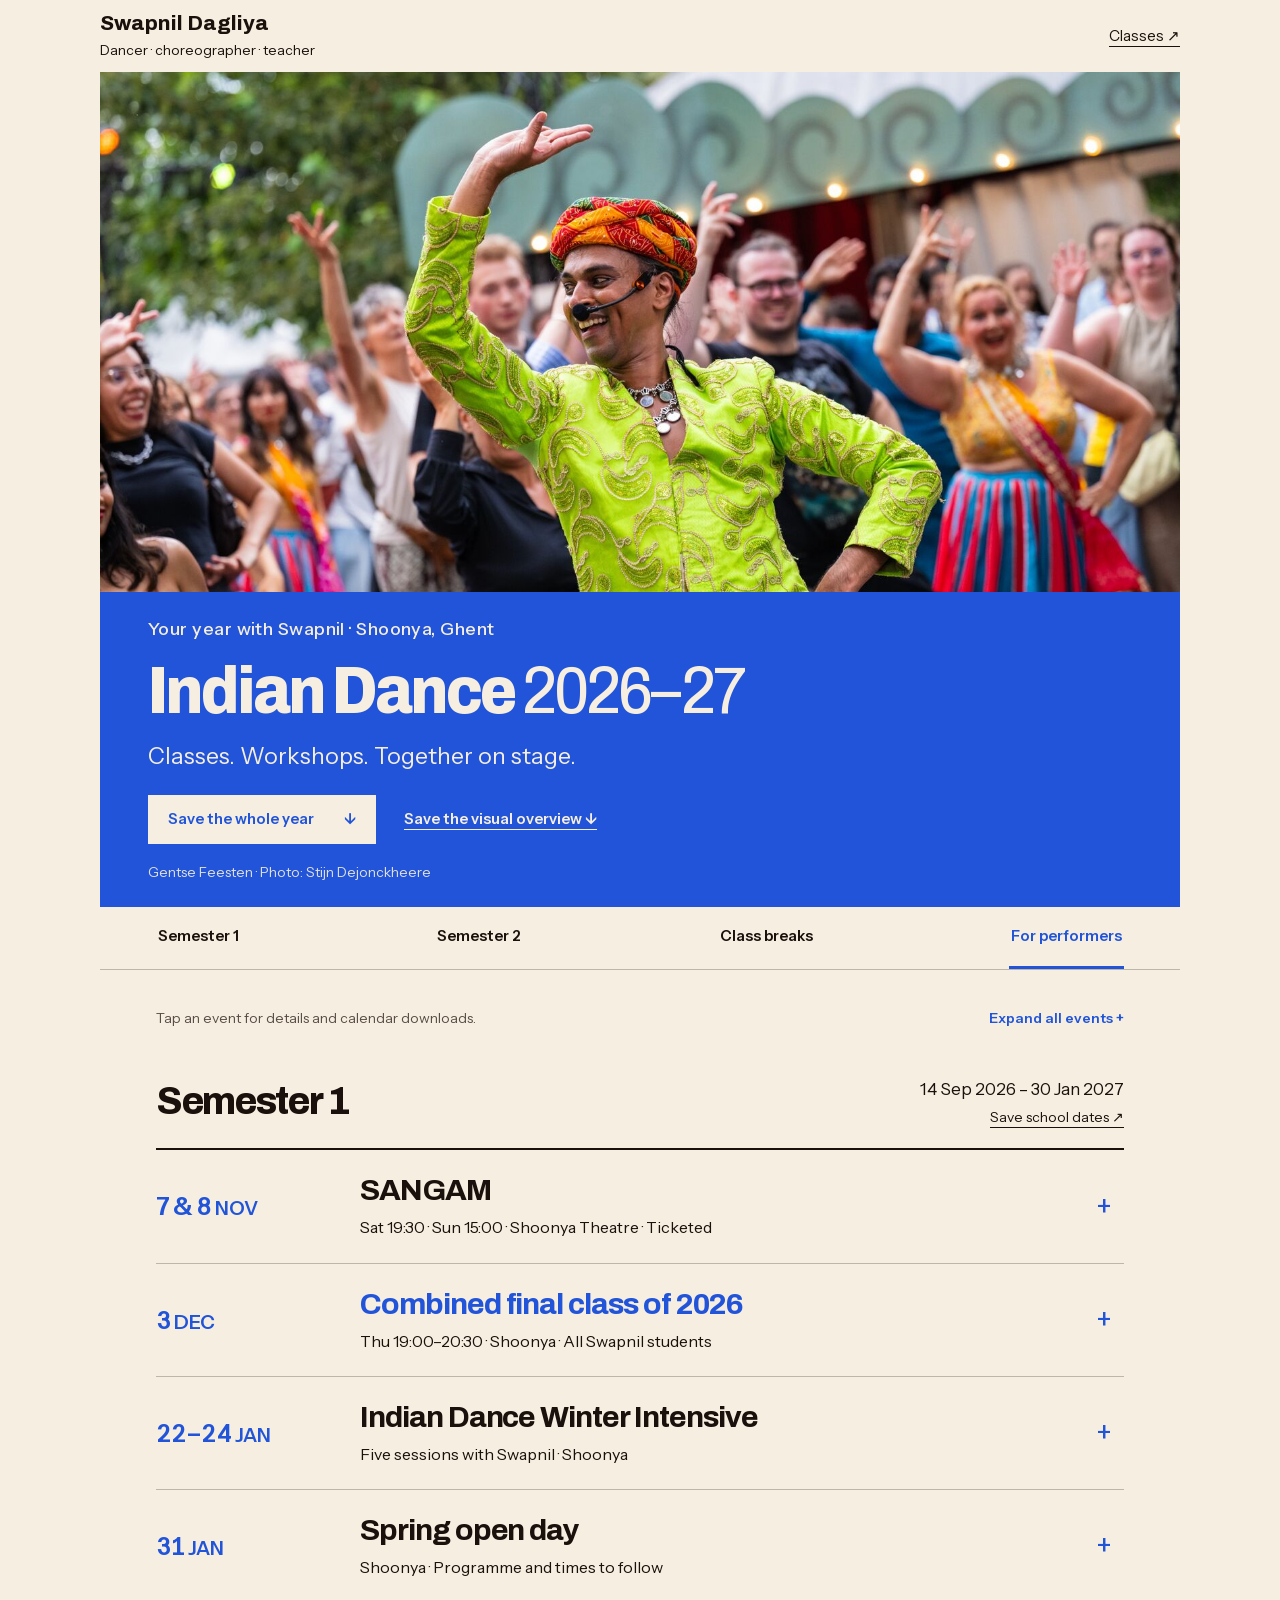
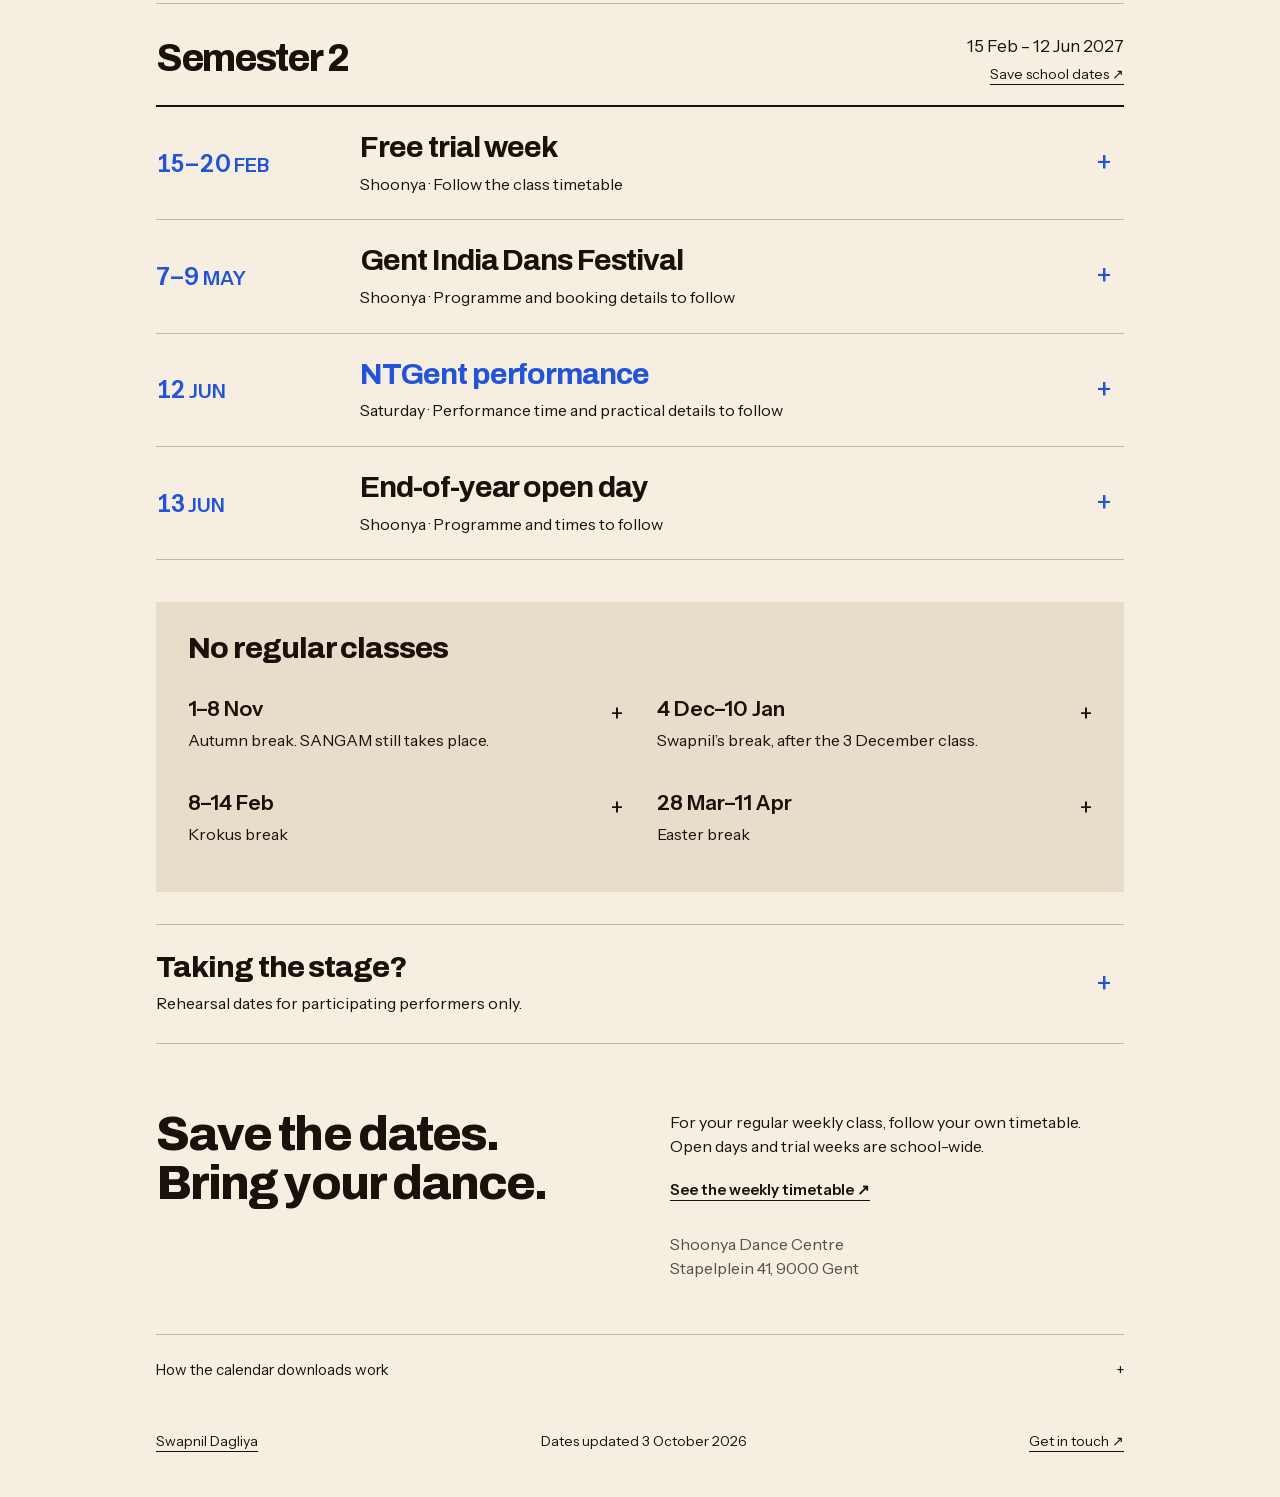
==== commit eb24bb88: "swapnil.dance: remove discontinued Starter Series (homepage hint, dance-year row, ics files); bump d" ====
--- a/dance-year-2026-27/index.html
+++ b/dance-year-2026-27/index.html
@@ -1 +1 @@
-<!doctype html><html lang="en"><head><meta charset="utf-8"><meta name="viewport" content="width=device-width,initial-scale=1"><meta name="robots" content="noindex, nofollow"><title>Your dance year 2026–27 · Swapnil Dagliya</title><meta name="description" content="Indian dance with Swapnil at Shoonya: your 2026–27 year of classes, workshops, performances and holidays. Save individual events or download the full-year calendar."><link rel="canonical" href="https://swapnil.dance/dance-year-2026-27/"><meta property="og:title" content="Your dance year 2026–27"><meta property="og:description" content="Indian dance with Swapnil at Shoonya. The dates to dance, gather and get on stage."><meta property="og:type" content="website"><meta property="og:url" content="https://swapnil.dance/dance-year-2026-27/"><link rel="icon" href="../favicon.svg" type="image/svg+xml"><link rel="stylesheet" href="../fonts.css"><link rel="stylesheet" href="year.css"><script src="year.js" defer></script></head><body><a class="skip" href="#main">Skip to dates</a><header class="site-header"><a class="brand" href="../">Swapnil Dagliya<span>Dancer · choreographer · teacher</span></a><a href="../#classes">Classes ↗</a></header><main id="main"><section class="poster-hero"><div class="hero-photo-wrap"><img class="hero-photo" src="gentse-feesten-group.jpg" width="1080" height="520" fetchpriority="high" alt="Swapnil leading a group of dancers at Gentse Feesten 2026"></div><div class="hero-copy"><p class="kicker">Your year with Swapnil · Shoonya, Ghent</p><h1>Indian Dance <span>2026–27</span></h1><p class="hero-lead">Classes. Workshops. Together on stage.</p><div class="hero-actions"><a class="button" href="calendar/your-dance-year-2026-27.ics" download aria-label="Download the full-year calendar">Save the whole year <span aria-hidden="true">↓</span></a><a href="indian-dance-2026-27.png" download>Save the visual overview ↓</a></div><small class="hero-credit">Gentse Feesten · Photo: Stijn Dejonckheere</small></div></section><nav class="jump-nav" aria-label="Jump to dates"><a href="#autumn">Semester 1</a><a href="#february">Semester 2</a><a href="#breaks">Class breaks</a><a href="#performers">For performers</a></nav><div class="programme"><div class="programme-tools"><p>Tap an event for details and calendar downloads.</p><button id="expand-events" type="button" aria-pressed="false" hidden>Expand all events +</button></div><section class="semester" id="autumn"><div class="semester-heading"><h2>Semester 1</h2><div><span>14 Sep 2026 – 30 Jan 2027</span><a class="calendar-link" href="calendar/semester-1.ics" download>Save school dates <span aria-hidden="true">↗</span></a></div></div><details class="event-row" id="sangam"><summary><span class="date-stamp">7 &amp; 8 <span>Nov</span></span><span class="event-heading"><span class="event-title">SANGAM</span><span class="event-teaser">Sat 19:30 · Sun 15:00 · Shoonya Theatre · Ticketed</span></span><span class="expand-mark" aria-hidden="true">+</span></summary><div class="event-content has-poster"><a class="event-poster" href="https://performances.shoonyadance.com/sangam/"><img src="sangam-poster.jpg" width="800" height="1132" loading="lazy" alt="SANGAM poster: a Madhubani-style painting of a river dividing a desert village from a green forest"></a><div><article class="event-detail" id="sangam-saturday" data-event="sangam-saturday"><div class="detail-date">Sat 7 Nov 2026 · 19:30–21:00</div><div><h3>SANGAM · Saturday</h3><p>Performance at Shoonya Theatre. 70 minutes plus a 20-minute interval. Tickets €20, ages 8+.</p><div class="event-actions"><a class="calendar-link" href="calendar/sangam-saturday.ics" download aria-label="Add SANGAM · Saturday to calendar">Add to calendar <span aria-hidden="true">↗</span></a><a href="https://performances.shoonyadance.com/sangam/">Event details ↗</a></div></div></article><article class="event-detail" id="sangam-sunday" data-event="sangam-sunday"><div class="detail-date">Sun 8 Nov 2026 · 15:00–16:30</div><div><h3>SANGAM · Sunday</h3><p>Performance at Shoonya Theatre. 70 minutes plus a 20-minute interval. Tickets €20, ages 8+.</p><div class="event-actions"><a class="calendar-link" href="calendar/sangam-sunday.ics" download aria-label="Add SANGAM · Sunday to calendar">Add to calendar <span aria-hidden="true">↗</span></a><a href="https://performances.shoonyadance.com/sangam/">Event details ↗</a></div></div></article><a class="button small-button" href="https://links.shoonyadance.com/go/ticket/">SANGAM tickets ↗</a></div></div></details><details class="event-row accent" id="combined-final-class"><summary><span class="date-stamp">3 <span>Dec</span></span><span class="event-heading"><span class="event-title">Combined final class of 2026</span><span class="event-teaser">Thu 19:00–20:30 · Shoonya · All Swapnil students</span></span><span class="expand-mark" aria-hidden="true">+</span></summary><div class="event-content"><article class="event-detail" id="combined-class" data-event="combined-class"><div class="detail-date">Thu 3 Dec 2026 · 19:00–20:30</div><div><h3>Combined final class of 2026</h3><p>All Swapnil students together at Shoonya. Final class before Swapnil’s December teaching break.</p><div class="event-actions"><a class="calendar-link" href="calendar/combined-class.ics" download aria-label="Add Combined final class of 2026 to calendar">Add to calendar <span aria-hidden="true">↗</span></a></div></div></article></div></details><details class="event-row" id="january"><summary><span class="date-stamp">22–24 <span>Jan</span></span><span class="event-heading"><span class="event-title">Indian Dance Winter Intensive</span><span class="event-teaser">Five sessions with Swapnil · Shoonya</span></span><span class="expand-mark" aria-hidden="true">+</span></summary><div class="event-content has-poster has-photo-landscape"><figure class="event-photo landscape"><img src="winter-intensive.jpg" width="1000" height="593" loading="lazy" alt="Swapnil teaching an Indian dance session at Shoonya"><figcaption>Photo: Michiel Devijver</figcaption></figure><div><div class="group-intro"><p>Five sessions over three days.</p><a class="calendar-link" href="calendar/winter-intensive.ics" download>Save all five sessions <span aria-hidden="true">↗</span></a></div><article class="event-detail" id="winter-intensive-1" data-event="winter-intensive-1"><div class="detail-date">Fri 22 Jan 2027 · 18:30–21:30</div><div><h3>Bhangra &amp; Jhoomar · Winter Intensive</h3><p>Indian Dance Winter Intensive 2027 with Swapnil. Check the event page for booking and practical details.</p><div class="event-actions"><a class="calendar-link" href="calendar/winter-intensive-1.ics" download aria-label="Add Bhangra &amp; Jhoomar · Winter Intensive to calendar">Add to calendar <span aria-hidden="true">↗</span></a><a href="https://www.shoonyadance.com/calendar/indian-dance-winter-intensive-january-2027">Event details ↗</a></div></div></article><article class="event-detail" id="winter-intensive-2" data-event="winter-intensive-2"><div class="detail-date">Sat 23 Jan 2027 · 10:00–13:00</div><div><h3>Indian Semi-Classical · Winter Intensive</h3><p>Indian Dance Winter Intensive 2027 with Swapnil. Check the event page for booking and practical details.</p><div class="event-actions"><a class="calendar-link" href="calendar/winter-intensive-2.ics" download aria-label="Add Indian Semi-Classical · Winter Intensive to calendar">Add to calendar <span aria-hidden="true">↗</span></a><a href="https://www.shoonyadance.com/calendar/indian-dance-winter-intensive-january-2027">Event details ↗</a></div></div></article><article class="event-detail" id="winter-intensive-3" data-event="winter-intensive-3"><div class="detail-date">Sat 23 Jan 2027 · 14:00–17:00</div><div><h3>Group Choreography · Winter Intensive</h3><p>Indian Dance Winter Intensive 2027 with Swapnil. Check the event page for booking and practical details.</p><div class="event-actions"><a class="calendar-link" href="calendar/winter-intensive-3.ics" download aria-label="Add Group Choreography · Winter Intensive to calendar">Add to calendar <span aria-hidden="true">↗</span></a><a href="https://www.shoonyadance.com/calendar/indian-dance-winter-intensive-january-2027">Event details ↗</a></div></div></article><article class="event-detail" id="winter-intensive-4" data-event="winter-intensive-4"><div class="detail-date">Sun 24 Jan 2027 · 10:00–12:30</div><div><h3>Garba &amp; Dandiya Raas · Winter Intensive</h3><p>Indian Dance Winter Intensive 2027 with Swapnil. Check the event page for booking and practical details.</p><div class="event-actions"><a class="calendar-link" href="calendar/winter-intensive-4.ics" download aria-label="Add Garba &amp; Dandiya Raas · Winter Intensive to calendar">Add to calendar <span aria-hidden="true">↗</span></a><a href="https://www.shoonyadance.com/calendar/indian-dance-winter-intensive-january-2027">Event details ↗</a></div></div></article><article class="event-detail" id="winter-intensive-5" data-event="winter-intensive-5"><div class="detail-date">Sun 24 Jan 2027 · 13:30–16:00</div><div><h3>Khoriya · Winter Intensive</h3><p>Indian Dance Winter Intensive 2027 with Swapnil. Check the event page for booking and practical details.</p><div class="event-actions"><a class="calendar-link" href="calendar/winter-intensive-5.ics" download aria-label="Add Khoriya · Winter Intensive to calendar">Add to calendar <span aria-hidden="true">↗</span></a><a href="https://www.shoonyadance.com/calendar/indian-dance-winter-intensive-january-2027">Event details ↗</a></div></div></article></div></div></details><details class="event-row" id="spring-open"><summary><span class="date-stamp">31 <span>Jan</span></span><span class="event-heading"><span class="event-title">Spring open day</span><span class="event-teaser">Shoonya · Programme and times to follow</span></span><span class="expand-mark" aria-hidden="true">+</span></summary><div class="event-content"><article class="event-detail" id="spring-open-day" data-event="spring-open-day"><div class="detail-date">Sun 31 Jan 2027 · time TBC</div><div><h3>Spring open day · Shoonya</h3><p>Explore the spring semester. Programme and times to follow.</p><div class="event-actions"><a class="calendar-link" href="calendar/spring-open-day.ics" download aria-label="Add Spring open day · Shoonya to calendar">Add to calendar <span aria-hidden="true">↗</span></a></div></div></article></div></details></section><section class="semester" id="february"><div class="semester-heading"><h2>Semester 2</h2><div><span>15 Feb – 12 Jun 2027</span><a class="calendar-link" href="calendar/semester-2.ics" download>Save school dates <span aria-hidden="true">↗</span></a></div></div><details class="event-row" id="free-trial-week"><summary><span class="date-stamp">15–20 <span>Feb</span></span><span class="event-heading"><span class="event-title">Free trial week</span><span class="event-teaser">Shoonya · Follow the class timetable</span></span><span class="expand-mark" aria-hidden="true">+</span></summary><div class="event-content"><article class="event-detail" id="spring-trial" data-event="spring-trial"><div class="detail-date">15 Feb 2027 – 20 Feb 2027</div><div><h3>Free trial week · Shoonya</h3><p>Spring free trial week. Try classes from the published weekly timetable.</p><div class="event-actions"><a class="calendar-link" href="calendar/spring-trial.ics" download aria-label="Add Free trial week · Shoonya to calendar">Add to calendar <span aria-hidden="true">↗</span></a></div></div></article></div></details><details class="event-row" id="starter"><summary><span class="date-stamp">17 <span>Feb</span><br><small>+3 Wednesdays</small></span><span class="event-heading"><span class="event-title">Bhangra &amp; Semi-Classical Starter Series</span><span class="event-teaser">Four Wednesdays · Class times to follow</span></span><span class="expand-mark" aria-hidden="true">+</span></summary><div class="event-content"><p>Both Bhangra and Indian Semi-Classical run on these four Wednesdays. Class times and registration details will follow.</p><a class="calendar-link" href="calendar/starter-series.ics" download>Save both Starter Series <span aria-hidden="true">↗</span></a><div class="starter-dates"><article data-events="starter-bhangra-1 starter-semi-classical-1"><h3>17 February <small>2027</small></h3><p>Both series · Times TBC</p><a class="calendar-link" href="calendar/starter-week-1.ics" download aria-label="Save both Starter Series classes on 17 February 2027">Save this date <span aria-hidden="true">↗</span></a></article><article data-events="starter-bhangra-2 starter-semi-classical-2"><h3>24 February <small>2027</small></h3><p>Both series · Times TBC</p><a class="calendar-link" href="calendar/starter-week-2.ics" download aria-label="Save both Starter Series classes on 24 February 2027">Save this date <span aria-hidden="true">↗</span></a></article><article data-events="starter-bhangra-3 starter-semi-classical-3"><h3>3 March <small>2027</small></h3><p>Both series · Times TBC</p><a class="calendar-link" href="calendar/starter-week-3.ics" download aria-label="Save both Starter Series classes on 3 March 2027">Save this date <span aria-hidden="true">↗</span></a></article><article data-events="starter-bhangra-4 starter-semi-classical-4"><h3>10 March <small>2027</small></h3><p>Both series · Times TBC</p><a class="calendar-link" href="calendar/starter-week-4.ics" download aria-label="Save both Starter Series classes on 10 March 2027">Save this date <span aria-hidden="true">↗</span></a></article></div></div></details><div id="spring" class="spring-events"><details class="event-row" id="festival"><summary><span class="date-stamp">7–9 <span>May</span></span><span class="event-heading"><span class="event-title">Gent India Dans Festival</span><span class="event-teaser">Shoonya · Programme and booking details to follow</span></span><span class="expand-mark" aria-hidden="true">+</span></summary><div class="event-content has-poster has-photo-portrait"><figure class="event-photo portrait"><img src="gidf.jpg" width="800" height="1200" loading="lazy" alt="Swapnil with the Gent India Dans Festival 2026 teachers on the stairs"><figcaption>Photo: Gokul Gopi</figcaption></figure><div><article class="event-detail" id="gidf" data-event="gidf"><div class="detail-date">7 May 2027 – 9 May 2027</div><div><h3>Gent India Dans Festival</h3><p>Three days of Indian dance. Programme and session times to follow.</p><div class="event-actions"><a class="calendar-link" href="calendar/gidf.ics" download aria-label="Add Gent India Dans Festival to calendar">Add to calendar <span aria-hidden="true">↗</span></a><a href="https://gidf.abcdans.com/">Event details ↗</a></div></div></article></div></div></details><details class="event-row accent" id="performance"><summary><span class="date-stamp">12 <span>Jun</span></span><span class="event-heading"><span class="event-title">NTGent performance</span><span class="event-teaser">Saturday · Performance time and practical details to follow</span></span><span class="expand-mark" aria-hidden="true">+</span></summary><div class="event-content has-poster has-photo-landscape"><figure class="event-photo landscape"><img src="ntgent.jpg" width="1000" height="667" loading="lazy" alt="Swapnil’s students performing on the NTGent stage in 2024"><figcaption>Photo: Stijn Dejonckheere</figcaption></figure><div><article class="event-detail" id="ntgent" data-event="ntgent"><div class="detail-date">Sat 12 Jun 2027 · time TBC</div><div><h3>NTGent performance</h3><p>Performance date confirmed. Time and practical details to follow.</p><div class="event-actions"><a class="calendar-link" href="calendar/ntgent.ics" download aria-label="Add NTGent performance to calendar">Add to calendar <span aria-hidden="true">↗</span></a></div></div></article></div></div></details><details class="event-row" id="open-day"><summary><span class="date-stamp">13 <span>Jun</span></span><span class="event-heading"><span class="event-title">End-of-year open day</span><span class="event-teaser">Shoonya · Programme and times to follow</span></span><span class="expand-mark" aria-hidden="true">+</span></summary><div class="event-content"><article class="event-detail" id="year-open-day" data-event="year-open-day"><div class="detail-date">Sun 13 Jun 2027 · time TBC</div><div><h3>End-of-year open day · Shoonya</h3><p>School-wide open day. Programme and times to follow.</p><div class="event-actions"><a class="calendar-link" href="calendar/year-open-day.ics" download aria-label="Add End-of-year open day · Shoonya to calendar">Add to calendar <span aria-hidden="true">↗</span></a></div></div></article></div></details></div></section><aside class="breaks" id="breaks"><h2>No regular classes</h2><div class="break-grid"><details class="break-item"><summary><span><strong>1–8 Nov</strong>Autumn break. SANGAM still takes place.</span><span aria-hidden="true">+</span></summary><div><article class="event-detail" id="autumn-break" data-event="autumn-break"><div class="detail-date">1 Nov 2026 – 8 Nov 2026</div><div><h3>Autumn break · no regular classes</h3><p>No regular classes. SANGAM still takes place on 7 and 8 November.</p><div class="event-actions"><a class="calendar-link" href="calendar/autumn-break.ics" download aria-label="Add Autumn break · no regular classes to calendar">Add to calendar <span aria-hidden="true">↗</span></a></div></div></article></div></details><details class="break-item"><summary><span><strong>4 Dec–10 Jan</strong>Swapnil’s break, after the 3 December class.</span><span aria-hidden="true">+</span></summary><div><article class="event-detail" id="swapnil-winter-break" data-event="swapnil-winter-break"><div class="detail-date">4 Dec 2026 – 10 Jan 2027</div><div><h3>Swapnil’s teaching break · no regular classes</h3><p>No regular classes after the combined class on 3 December. From the week of 11 January, classes follow your own timetable.</p><div class="event-actions"><a class="calendar-link" href="calendar/swapnil-winter-break.ics" download aria-label="Add Swapnil’s teaching break · no regular classes to calendar">Add to calendar <span aria-hidden="true">↗</span></a></div></div></article><article class="event-detail" id="school-christmas" data-event="school-christmas"><div class="detail-date">20 Dec 2026 – 10 Jan 2027</div><div><h3>Christmas break · school dates</h3><p>School-wide closure.</p><div class="event-actions"><a class="calendar-link" href="calendar/school-christmas.ics" download aria-label="Add Christmas break · school dates to calendar">Add to calendar <span aria-hidden="true">↗</span></a></div></div></article></div></details><details class="break-item"><summary><span><strong>8–14 Feb</strong>Krokus break</span><span aria-hidden="true">+</span></summary><div><article class="event-detail" id="krokus-break" data-event="krokus-break"><div class="detail-date">8 Feb 2027 – 14 Feb 2027</div><div><h3>Krokus break · no regular classes</h3><p>School holiday before Semester 2 starts.</p><div class="event-actions"><a class="calendar-link" href="calendar/krokus-break.ics" download aria-label="Add Krokus break · no regular classes to calendar">Add to calendar <span aria-hidden="true">↗</span></a></div></div></article></div></details><details class="break-item"><summary><span><strong>28 Mar–11 Apr</strong>Easter break</span><span aria-hidden="true">+</span></summary><div><article class="event-detail" id="easter-break" data-event="easter-break"><div class="detail-date">28 Mar 2027 – 11 Apr 2027</div><div><h3>Easter break · no regular classes</h3><p>School Easter holiday.</p><div class="event-actions"><a class="calendar-link" href="calendar/easter-break.ics" download aria-label="Add Easter break · no regular classes to calendar">Add to calendar <span aria-hidden="true">↗</span></a></div></div></article></div></details></div></aside><section class="performers" id="performers"><details class="performer-details"><summary><span><h2>Taking the stage?</h2><span>Rehearsal dates for participating performers only.</span></span><span class="expand-mark" aria-hidden="true">+</span></summary><div class="performer-content"><article class="event-detail" id="sangam-rehearsal-oct31" data-event="sangam-rehearsal-oct31"><div class="detail-date">Sat 31 Oct 2026 · 13:00–17:00</div><div><h3>SANGAM performer rehearsal</h3><p>Only for students performing in SANGAM. Shoonya Dance Centre, Stapelplein 41, Gent. This rehearsal is not for the whole class.</p><div class="event-actions"><a class="calendar-link" href="calendar/sangam-rehearsal-oct31.ics" download aria-label="Add SANGAM performer rehearsal to calendar">Add to calendar <span aria-hidden="true">↗</span></a></div></div></article><article class="event-detail" id="sangam-rehearsal-nov5" data-event="sangam-rehearsal-nov5"><div class="detail-date">Thu 5 Nov 2026 · 19:00–22:00</div><div><h3>SANGAM performer rehearsal</h3><p>Only for students performing in SANGAM. Shoonya Dance Centre, Stapelplein 41, Gent. This rehearsal is not for the whole class.</p><div class="event-actions"><a class="calendar-link" href="calendar/sangam-rehearsal-nov5.ics" download aria-label="Add SANGAM performer rehearsal to calendar">Add to calendar <span aria-hidden="true">↗</span></a></div></div></article><article class="event-detail" id="tech-rehearsal" data-event="tech-rehearsal"><div class="detail-date">Fri 11 Jun 2027 · evening, time TBC</div><div><h3>Participant technical rehearsal · evening</h3><p>Only for students performing at NTGent. Keep Friday evening free for the full technical rehearsal at Shoonya. Times to follow.</p><div class="event-actions"><a class="calendar-link" href="calendar/tech-rehearsal.ics" download aria-label="Add Participant technical rehearsal · evening to calendar">Add to calendar <span aria-hidden="true">↗</span></a></div></div></article></div></details></section><section class="practical" id="practical"><h2>Save the dates.<br>Bring your dance.</h2><div><p>For your regular weekly class, follow your own timetable. Open days and trial weeks are school-wide.</p><a class="text-link" href="https://schedule.shoonyadance.com/">See the weekly timetable ↗</a><p class="address">Shoonya Dance Centre<br>Stapelplein 41, 9000 Gent</p></div></section><details class="calendar-help"><summary>How the calendar downloads work <span aria-hidden="true">+</span></summary><p>Open an .ics file in Apple Calendar, Google Calendar or Outlook. The full-year download includes both semester windows, holidays and all listed events, including rehearsals marked for participating performers only. It does not include every weekly class.</p><p>If you import the full year, you do not also need the individual files. Imports are snapshots, not automatic subscriptions. Dates without a time are saved as reminders and do not block the whole day. All times shown are local to Ghent.</p></details><footer><a href="../">Swapnil Dagliya</a><span>Dates updated 3 October 2026</span><a href="../#hello">Get in touch ↗</a></footer></div></main></body></html>+<!doctype html><html lang="en"><head><meta charset="utf-8"><meta name="viewport" content="width=device-width,initial-scale=1"><meta name="robots" content="noindex, nofollow"><title>Your dance year 2026–27 · Swapnil Dagliya</title><meta name="description" content="Indian dance with Swapnil at Shoonya: your 2026–27 year of classes, workshops, performances and holidays. Save individual events or download the full-year calendar."><link rel="canonical" href="https://swapnil.dance/dance-year-2026-27/"><meta property="og:title" content="Your dance year 2026–27"><meta property="og:description" content="Indian dance with Swapnil at Shoonya. The dates to dance, gather and get on stage."><meta property="og:type" content="website"><meta property="og:url" content="https://swapnil.dance/dance-year-2026-27/"><link rel="icon" href="../favicon.svg" type="image/svg+xml"><link rel="stylesheet" href="../fonts.css"><link rel="stylesheet" href="year.css"><script src="year.js" defer></script></head><body><a class="skip" href="#main">Skip to dates</a><header class="site-header"><a class="brand" href="../">Swapnil Dagliya<span>Dancer · choreographer · teacher</span></a><a href="../#classes">Classes ↗</a></header><main id="main"><section class="poster-hero"><div class="hero-photo-wrap"><img class="hero-photo" src="gentse-feesten-group.jpg" width="1080" height="520" fetchpriority="high" alt="Swapnil leading a group of dancers at Gentse Feesten 2026"></div><div class="hero-copy"><p class="kicker">Your year with Swapnil · Shoonya, Ghent</p><h1>Indian Dance <span>2026–27</span></h1><p class="hero-lead">Classes. Workshops. Together on stage.</p><div class="hero-actions"><a class="button" href="calendar/your-dance-year-2026-27.ics" download aria-label="Download the full-year calendar">Save the whole year <span aria-hidden="true">↓</span></a><a href="indian-dance-2026-27.png" download>Save the visual overview ↓</a></div><small class="hero-credit">Gentse Feesten · Photo: Stijn Dejonckheere</small></div></section><nav class="jump-nav" aria-label="Jump to dates"><a href="#autumn">Semester 1</a><a href="#february">Semester 2</a><a href="#breaks">Class breaks</a><a href="#performers">For performers</a></nav><div class="programme"><div class="programme-tools"><p>Tap an event for details and calendar downloads.</p><button id="expand-events" type="button" aria-pressed="false" hidden>Expand all events +</button></div><section class="semester" id="autumn"><div class="semester-heading"><h2>Semester 1</h2><div><span>14 Sep 2026 – 30 Jan 2027</span><a class="calendar-link" href="calendar/semester-1.ics" download>Save school dates <span aria-hidden="true">↗</span></a></div></div><details class="event-row" id="sangam"><summary><span class="date-stamp">7 &amp; 8 <span>Nov</span></span><span class="event-heading"><span class="event-title">SANGAM</span><span class="event-teaser">Sat 19:30 · Sun 15:00 · Shoonya Theatre · Ticketed</span></span><span class="expand-mark" aria-hidden="true">+</span></summary><div class="event-content has-poster"><a class="event-poster" href="https://performances.shoonyadance.com/sangam/"><img src="sangam-poster.jpg" width="800" height="1132" loading="lazy" alt="SANGAM poster: a Madhubani-style painting of a river dividing a desert village from a green forest"></a><div><article class="event-detail" id="sangam-saturday" data-event="sangam-saturday"><div class="detail-date">Sat 7 Nov 2026 · 19:30–21:00</div><div><h3>SANGAM · Saturday</h3><p>Performance at Shoonya Theatre. 70 minutes plus a 20-minute interval. Tickets €20, ages 8+.</p><div class="event-actions"><a class="calendar-link" href="calendar/sangam-saturday.ics" download aria-label="Add SANGAM · Saturday to calendar">Add to calendar <span aria-hidden="true">↗</span></a><a href="https://performances.shoonyadance.com/sangam/">Event details ↗</a></div></div></article><article class="event-detail" id="sangam-sunday" data-event="sangam-sunday"><div class="detail-date">Sun 8 Nov 2026 · 15:00–16:30</div><div><h3>SANGAM · Sunday</h3><p>Performance at Shoonya Theatre. 70 minutes plus a 20-minute interval. Tickets €20, ages 8+.</p><div class="event-actions"><a class="calendar-link" href="calendar/sangam-sunday.ics" download aria-label="Add SANGAM · Sunday to calendar">Add to calendar <span aria-hidden="true">↗</span></a><a href="https://performances.shoonyadance.com/sangam/">Event details ↗</a></div></div></article><a class="button small-button" href="https://links.shoonyadance.com/go/ticket/">SANGAM tickets ↗</a></div></div></details><details class="event-row accent" id="combined-final-class"><summary><span class="date-stamp">3 <span>Dec</span></span><span class="event-heading"><span class="event-title">Combined final class of 2026</span><span class="event-teaser">Thu 19:00–20:30 · Shoonya · All Swapnil students</span></span><span class="expand-mark" aria-hidden="true">+</span></summary><div class="event-content"><article class="event-detail" id="combined-class" data-event="combined-class"><div class="detail-date">Thu 3 Dec 2026 · 19:00–20:30</div><div><h3>Combined final class of 2026</h3><p>All Swapnil students together at Shoonya. Final class before Swapnil’s December teaching break.</p><div class="event-actions"><a class="calendar-link" href="calendar/combined-class.ics" download aria-label="Add Combined final class of 2026 to calendar">Add to calendar <span aria-hidden="true">↗</span></a></div></div></article></div></details><details class="event-row" id="january"><summary><span class="date-stamp">22–24 <span>Jan</span></span><span class="event-heading"><span class="event-title">Indian Dance Winter Intensive</span><span class="event-teaser">Five sessions with Swapnil · Shoonya</span></span><span class="expand-mark" aria-hidden="true">+</span></summary><div class="event-content has-poster has-photo-landscape"><figure class="event-photo landscape"><img src="winter-intensive.jpg" width="1000" height="593" loading="lazy" alt="Swapnil teaching an Indian dance session at Shoonya"><figcaption>Photo: Michiel Devijver</figcaption></figure><div><div class="group-intro"><p>Five sessions over three days.</p><a class="calendar-link" href="calendar/winter-intensive.ics" download>Save all five sessions <span aria-hidden="true">↗</span></a></div><article class="event-detail" id="winter-intensive-1" data-event="winter-intensive-1"><div class="detail-date">Fri 22 Jan 2027 · 18:30–21:30</div><div><h3>Bhangra &amp; Jhoomar · Winter Intensive</h3><p>Indian Dance Winter Intensive 2027 with Swapnil. Check the event page for booking and practical details.</p><div class="event-actions"><a class="calendar-link" href="calendar/winter-intensive-1.ics" download aria-label="Add Bhangra &amp; Jhoomar · Winter Intensive to calendar">Add to calendar <span aria-hidden="true">↗</span></a><a href="https://www.shoonyadance.com/calendar/indian-dance-winter-intensive-january-2027">Event details ↗</a></div></div></article><article class="event-detail" id="winter-intensive-2" data-event="winter-intensive-2"><div class="detail-date">Sat 23 Jan 2027 · 10:00–13:00</div><div><h3>Indian Semi-Classical · Winter Intensive</h3><p>Indian Dance Winter Intensive 2027 with Swapnil. Check the event page for booking and practical details.</p><div class="event-actions"><a class="calendar-link" href="calendar/winter-intensive-2.ics" download aria-label="Add Indian Semi-Classical · Winter Intensive to calendar">Add to calendar <span aria-hidden="true">↗</span></a><a href="https://www.shoonyadance.com/calendar/indian-dance-winter-intensive-january-2027">Event details ↗</a></div></div></article><article class="event-detail" id="winter-intensive-3" data-event="winter-intensive-3"><div class="detail-date">Sat 23 Jan 2027 · 14:00–17:00</div><div><h3>Group Choreography · Winter Intensive</h3><p>Indian Dance Winter Intensive 2027 with Swapnil. Check the event page for booking and practical details.</p><div class="event-actions"><a class="calendar-link" href="calendar/winter-intensive-3.ics" download aria-label="Add Group Choreography · Winter Intensive to calendar">Add to calendar <span aria-hidden="true">↗</span></a><a href="https://www.shoonyadance.com/calendar/indian-dance-winter-intensive-january-2027">Event details ↗</a></div></div></article><article class="event-detail" id="winter-intensive-4" data-event="winter-intensive-4"><div class="detail-date">Sun 24 Jan 2027 · 10:00–12:30</div><div><h3>Garba &amp; Dandiya Raas · Winter Intensive</h3><p>Indian Dance Winter Intensive 2027 with Swapnil. Check the event page for booking and practical details.</p><div class="event-actions"><a class="calendar-link" href="calendar/winter-intensive-4.ics" download aria-label="Add Garba &amp; Dandiya Raas · Winter Intensive to calendar">Add to calendar <span aria-hidden="true">↗</span></a><a href="https://www.shoonyadance.com/calendar/indian-dance-winter-intensive-january-2027">Event details ↗</a></div></div></article><article class="event-detail" id="winter-intensive-5" data-event="winter-intensive-5"><div class="detail-date">Sun 24 Jan 2027 · 13:30–16:00</div><div><h3>Khoriya · Winter Intensive</h3><p>Indian Dance Winter Intensive 2027 with Swapnil. Check the event page for booking and practical details.</p><div class="event-actions"><a class="calendar-link" href="calendar/winter-intensive-5.ics" download aria-label="Add Khoriya · Winter Intensive to calendar">Add to calendar <span aria-hidden="true">↗</span></a><a href="https://www.shoonyadance.com/calendar/indian-dance-winter-intensive-january-2027">Event details ↗</a></div></div></article></div></div></details><details class="event-row" id="spring-open"><summary><span class="date-stamp">31 <span>Jan</span></span><span class="event-heading"><span class="event-title">Spring open day</span><span class="event-teaser">Shoonya · Programme and times to follow</span></span><span class="expand-mark" aria-hidden="true">+</span></summary><div class="event-content"><article class="event-detail" id="spring-open-day" data-event="spring-open-day"><div class="detail-date">Sun 31 Jan 2027 · time TBC</div><div><h3>Spring open day · Shoonya</h3><p>Explore the spring semester. Programme and times to follow.</p><div class="event-actions"><a class="calendar-link" href="calendar/spring-open-day.ics" download aria-label="Add Spring open day · Shoonya to calendar">Add to calendar <span aria-hidden="true">↗</span></a></div></div></article></div></details></section><section class="semester" id="february"><div class="semester-heading"><h2>Semester 2</h2><div><span>15 Feb – 12 Jun 2027</span><a class="calendar-link" href="calendar/semester-2.ics" download>Save school dates <span aria-hidden="true">↗</span></a></div></div><details class="event-row" id="free-trial-week"><summary><span class="date-stamp">15–20 <span>Feb</span></span><span class="event-heading"><span class="event-title">Free trial week</span><span class="event-teaser">Shoonya · Follow the class timetable</span></span><span class="expand-mark" aria-hidden="true">+</span></summary><div class="event-content"><article class="event-detail" id="spring-trial" data-event="spring-trial"><div class="detail-date">15 Feb 2027 – 20 Feb 2027</div><div><h3>Free trial week · Shoonya</h3><p>Spring free trial week. Try classes from the published weekly timetable.</p><div class="event-actions"><a class="calendar-link" href="calendar/spring-trial.ics" download aria-label="Add Free trial week · Shoonya to calendar">Add to calendar <span aria-hidden="true">↗</span></a></div></div></article></div></details><div id="spring" class="spring-events"><details class="event-row" id="festival"><summary><span class="date-stamp">7–9 <span>May</span></span><span class="event-heading"><span class="event-title">Gent India Dans Festival</span><span class="event-teaser">Shoonya · Programme and booking details to follow</span></span><span class="expand-mark" aria-hidden="true">+</span></summary><div class="event-content has-poster has-photo-portrait"><figure class="event-photo portrait"><img src="gidf.jpg" width="800" height="1200" loading="lazy" alt="Swapnil with the Gent India Dans Festival 2026 teachers on the stairs"><figcaption>Photo: Gokul Gopi</figcaption></figure><div><article class="event-detail" id="gidf" data-event="gidf"><div class="detail-date">7 May 2027 – 9 May 2027</div><div><h3>Gent India Dans Festival</h3><p>Three days of Indian dance. Programme and session times to follow.</p><div class="event-actions"><a class="calendar-link" href="calendar/gidf.ics" download aria-label="Add Gent India Dans Festival to calendar">Add to calendar <span aria-hidden="true">↗</span></a><a href="https://gidf.abcdans.com/">Event details ↗</a></div></div></article></div></div></details><details class="event-row accent" id="performance"><summary><span class="date-stamp">12 <span>Jun</span></span><span class="event-heading"><span class="event-title">NTGent performance</span><span class="event-teaser">Saturday · Performance time and practical details to follow</span></span><span class="expand-mark" aria-hidden="true">+</span></summary><div class="event-content has-poster has-photo-landscape"><figure class="event-photo landscape"><img src="ntgent.jpg" width="1000" height="667" loading="lazy" alt="Swapnil’s students performing on the NTGent stage in 2024"><figcaption>Photo: Stijn Dejonckheere</figcaption></figure><div><article class="event-detail" id="ntgent" data-event="ntgent"><div class="detail-date">Sat 12 Jun 2027 · time TBC</div><div><h3>NTGent performance</h3><p>Performance date confirmed. Time and practical details to follow.</p><div class="event-actions"><a class="calendar-link" href="calendar/ntgent.ics" download aria-label="Add NTGent performance to calendar">Add to calendar <span aria-hidden="true">↗</span></a></div></div></article></div></div></details><details class="event-row" id="open-day"><summary><span class="date-stamp">13 <span>Jun</span></span><span class="event-heading"><span class="event-title">End-of-year open day</span><span class="event-teaser">Shoonya · Programme and times to follow</span></span><span class="expand-mark" aria-hidden="true">+</span></summary><div class="event-content"><article class="event-detail" id="year-open-day" data-event="year-open-day"><div class="detail-date">Sun 13 Jun 2027 · time TBC</div><div><h3>End-of-year open day · Shoonya</h3><p>School-wide open day. Programme and times to follow.</p><div class="event-actions"><a class="calendar-link" href="calendar/year-open-day.ics" download aria-label="Add End-of-year open day · Shoonya to calendar">Add to calendar <span aria-hidden="true">↗</span></a></div></div></article></div></details></div></section><aside class="breaks" id="breaks"><h2>No regular classes</h2><div class="break-grid"><details class="break-item"><summary><span><strong>1–8 Nov</strong>Autumn break. SANGAM still takes place.</span><span aria-hidden="true">+</span></summary><div><article class="event-detail" id="autumn-break" data-event="autumn-break"><div class="detail-date">1 Nov 2026 – 8 Nov 2026</div><div><h3>Autumn break · no regular classes</h3><p>No regular classes. SANGAM still takes place on 7 and 8 November.</p><div class="event-actions"><a class="calendar-link" href="calendar/autumn-break.ics" download aria-label="Add Autumn break · no regular classes to calendar">Add to calendar <span aria-hidden="true">↗</span></a></div></div></article></div></details><details class="break-item"><summary><span><strong>4 Dec–10 Jan</strong>Swapnil’s break, after the 3 December class.</span><span aria-hidden="true">+</span></summary><div><article class="event-detail" id="swapnil-winter-break" data-event="swapnil-winter-break"><div class="detail-date">4 Dec 2026 – 10 Jan 2027</div><div><h3>Swapnil’s teaching break · no regular classes</h3><p>No regular classes after the combined class on 3 December. From the week of 11 January, classes follow your own timetable.</p><div class="event-actions"><a class="calendar-link" href="calendar/swapnil-winter-break.ics" download aria-label="Add Swapnil’s teaching break · no regular classes to calendar">Add to calendar <span aria-hidden="true">↗</span></a></div></div></article><article class="event-detail" id="school-christmas" data-event="school-christmas"><div class="detail-date">20 Dec 2026 – 10 Jan 2027</div><div><h3>Christmas break · school dates</h3><p>School-wide closure.</p><div class="event-actions"><a class="calendar-link" href="calendar/school-christmas.ics" download aria-label="Add Christmas break · school dates to calendar">Add to calendar <span aria-hidden="true">↗</span></a></div></div></article></div></details><details class="break-item"><summary><span><strong>8–14 Feb</strong>Krokus break</span><span aria-hidden="true">+</span></summary><div><article class="event-detail" id="krokus-break" data-event="krokus-break"><div class="detail-date">8 Feb 2027 – 14 Feb 2027</div><div><h3>Krokus break · no regular classes</h3><p>School holiday before Semester 2 starts.</p><div class="event-actions"><a class="calendar-link" href="calendar/krokus-break.ics" download aria-label="Add Krokus break · no regular classes to calendar">Add to calendar <span aria-hidden="true">↗</span></a></div></div></article></div></details><details class="break-item"><summary><span><strong>28 Mar–11 Apr</strong>Easter break</span><span aria-hidden="true">+</span></summary><div><article class="event-detail" id="easter-break" data-event="easter-break"><div class="detail-date">28 Mar 2027 – 11 Apr 2027</div><div><h3>Easter break · no regular classes</h3><p>School Easter holiday.</p><div class="event-actions"><a class="calendar-link" href="calendar/easter-break.ics" download aria-label="Add Easter break · no regular classes to calendar">Add to calendar <span aria-hidden="true">↗</span></a></div></div></article></div></details></div></aside><section class="performers" id="performers"><details class="performer-details"><summary><span><h2>Taking the stage?</h2><span>Rehearsal dates for participating performers only.</span></span><span class="expand-mark" aria-hidden="true">+</span></summary><div class="performer-content"><article class="event-detail" id="sangam-rehearsal-oct31" data-event="sangam-rehearsal-oct31"><div class="detail-date">Sat 31 Oct 2026 · 13:00–17:00</div><div><h3>SANGAM performer rehearsal</h3><p>Only for students performing in SANGAM. Shoonya Dance Centre, Stapelplein 41, Gent. This rehearsal is not for the whole class.</p><div class="event-actions"><a class="calendar-link" href="calendar/sangam-rehearsal-oct31.ics" download aria-label="Add SANGAM performer rehearsal to calendar">Add to calendar <span aria-hidden="true">↗</span></a></div></div></article><article class="event-detail" id="sangam-rehearsal-nov5" data-event="sangam-rehearsal-nov5"><div class="detail-date">Thu 5 Nov 2026 · 19:00–22:00</div><div><h3>SANGAM performer rehearsal</h3><p>Only for students performing in SANGAM. Shoonya Dance Centre, Stapelplein 41, Gent. This rehearsal is not for the whole class.</p><div class="event-actions"><a class="calendar-link" href="calendar/sangam-rehearsal-nov5.ics" download aria-label="Add SANGAM performer rehearsal to calendar">Add to calendar <span aria-hidden="true">↗</span></a></div></div></article><article class="event-detail" id="tech-rehearsal" data-event="tech-rehearsal"><div class="detail-date">Fri 11 Jun 2027 · evening, time TBC</div><div><h3>Participant technical rehearsal · evening</h3><p>Only for students performing at NTGent. Keep Friday evening free for the full technical rehearsal at Shoonya. Times to follow.</p><div class="event-actions"><a class="calendar-link" href="calendar/tech-rehearsal.ics" download aria-label="Add Participant technical rehearsal · evening to calendar">Add to calendar <span aria-hidden="true">↗</span></a></div></div></article></div></details></section><section class="practical" id="practical"><h2>Save the dates.<br>Bring your dance.</h2><div><p>For your regular weekly class, follow your own timetable. Open days and trial weeks are school-wide.</p><a class="text-link" href="https://schedule.shoonyadance.com/">See the weekly timetable ↗</a><p class="address">Shoonya Dance Centre<br>Stapelplein 41, 9000 Gent</p></div></section><details class="calendar-help"><summary>How the calendar downloads work <span aria-hidden="true">+</span></summary><p>Open an .ics file in Apple Calendar, Google Calendar or Outlook. The full-year download includes both semester windows, holidays and all listed events, including rehearsals marked for participating performers only. It does not include every weekly class.</p><p>If you import the full year, you do not also need the individual files. Imports are snapshots, not automatic subscriptions. Dates without a time are saved as reminders and do not block the whole day. All times shown are local to Ghent.</p></details><footer><a href="../">Swapnil Dagliya</a><span>Dates updated 3 October 2026</span><a href="../#hello">Get in touch ↗</a></footer></div></main></body></html>
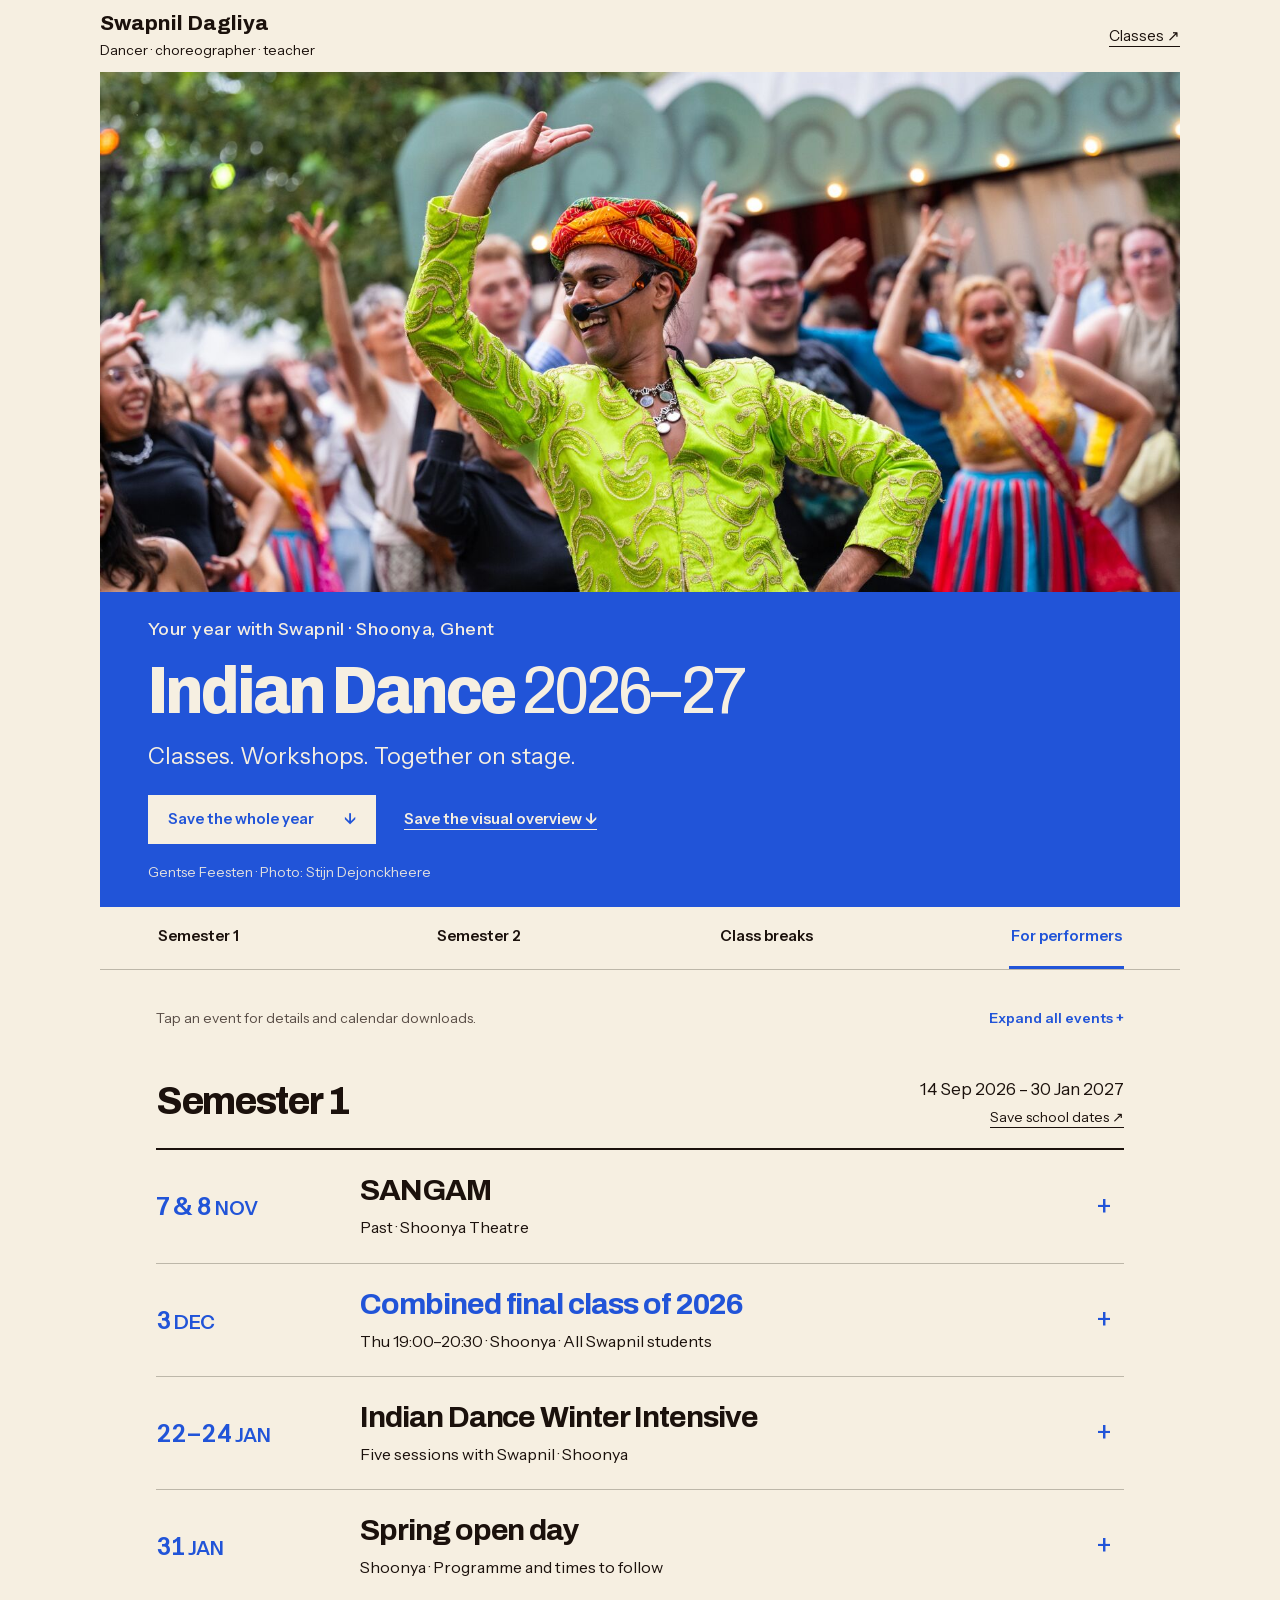
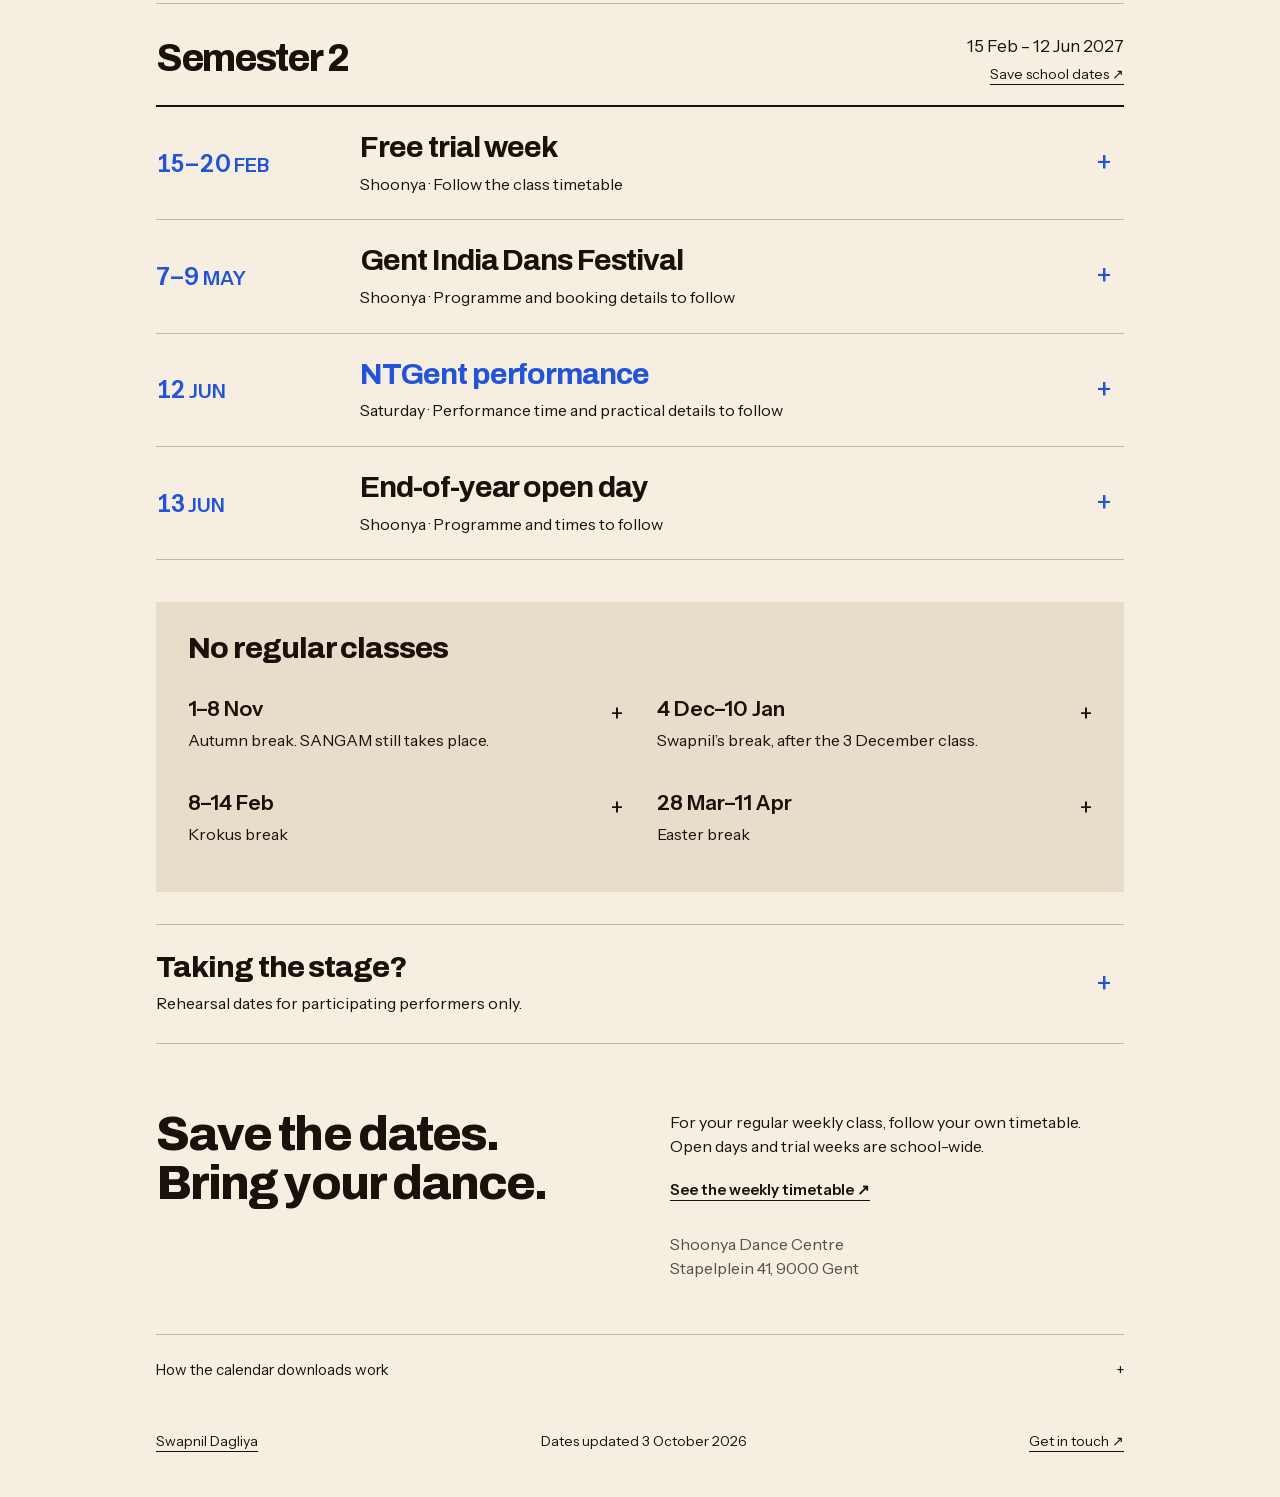
==== commit 762a2a85: "Dance-year page: SANGAM shown as past (no ticket label, sold-out button or calendar links)" ====
--- a/dance-year-2026-27/index.html
+++ b/dance-year-2026-27/index.html
@@ -1 +1,2 @@
-<!doctype html><html lang="en"><head><meta charset="utf-8"><meta name="viewport" content="width=device-width,initial-scale=1"><meta name="robots" content="noindex, nofollow"><title>Your dance year 2026–27 · Swapnil Dagliya</title><meta name="description" content="Indian dance with Swapnil at Shoonya: your 2026–27 year of classes, workshops, performances and holidays. Save individual events or download the full-year calendar."><link rel="canonical" href="https://swapnil.dance/dance-year-2026-27/"><meta property="og:title" content="Your dance year 2026–27"><meta property="og:description" content="Indian dance with Swapnil at Shoonya. The dates to dance, gather and get on stage."><meta property="og:type" content="website"><meta property="og:url" content="https://swapnil.dance/dance-year-2026-27/"><link rel="icon" href="../favicon.svg" type="image/svg+xml"><link rel="stylesheet" href="../fonts.css"><link rel="stylesheet" href="year.css"><script src="year.js" defer></script></head><body><a class="skip" href="#main">Skip to dates</a><header class="site-header"><a class="brand" href="../">Swapnil Dagliya<span>Dancer · choreographer · teacher</span></a><a href="../#classes">Classes ↗</a></header><main id="main"><section class="poster-hero"><div class="hero-photo-wrap"><img class="hero-photo" src="gentse-feesten-group.jpg" width="1080" height="520" fetchpriority="high" alt="Swapnil leading a group of dancers at Gentse Feesten 2026"></div><div class="hero-copy"><p class="kicker">Your year with Swapnil · Shoonya, Ghent</p><h1>Indian Dance <span>2026–27</span></h1><p class="hero-lead">Classes. Workshops. Together on stage.</p><div class="hero-actions"><a class="button" href="calendar/your-dance-year-2026-27.ics" download aria-label="Download the full-year calendar">Save the whole year <span aria-hidden="true">↓</span></a><a href="indian-dance-2026-27.png" download>Save the visual overview ↓</a></div><small class="hero-credit">Gentse Feesten · Photo: Stijn Dejonckheere</small></div></section><nav class="jump-nav" aria-label="Jump to dates"><a href="#autumn">Semester 1</a><a href="#february">Semester 2</a><a href="#breaks">Class breaks</a><a href="#performers">For performers</a></nav><div class="programme"><div class="programme-tools"><p>Tap an event for details and calendar downloads.</p><button id="expand-events" type="button" aria-pressed="false" hidden>Expand all events +</button></div><section class="semester" id="autumn"><div class="semester-heading"><h2>Semester 1</h2><div><span>14 Sep 2026 – 30 Jan 2027</span><a class="calendar-link" href="calendar/semester-1.ics" download>Save school dates <span aria-hidden="true">↗</span></a></div></div><details class="event-row" id="sangam"><summary><span class="date-stamp">7 &amp; 8 <span>Nov</span></span><span class="event-heading"><span class="event-title">SANGAM</span><span class="event-teaser">Sat 19:30 · Sun 15:00 · Shoonya Theatre · Ticketed</span></span><span class="expand-mark" aria-hidden="true">+</span></summary><div class="event-content has-poster"><a class="event-poster" href="https://performances.shoonyadance.com/sangam/"><img src="sangam-poster.jpg" width="800" height="1132" loading="lazy" alt="SANGAM poster: a Madhubani-style painting of a river dividing a desert village from a green forest"></a><div><article class="event-detail" id="sangam-saturday" data-event="sangam-saturday"><div class="detail-date">Sat 7 Nov 2026 · 19:30–21:00</div><div><h3>SANGAM · Saturday</h3><p>Performance at Shoonya Theatre. 70 minutes plus a 20-minute interval. Tickets €20, ages 8+.</p><div class="event-actions"><a class="calendar-link" href="calendar/sangam-saturday.ics" download aria-label="Add SANGAM · Saturday to calendar">Add to calendar <span aria-hidden="true">↗</span></a><a href="https://performances.shoonyadance.com/sangam/">Event details ↗</a></div></div></article><article class="event-detail" id="sangam-sunday" data-event="sangam-sunday"><div class="detail-date">Sun 8 Nov 2026 · 15:00–16:30</div><div><h3>SANGAM · Sunday</h3><p>Performance at Shoonya Theatre. 70 minutes plus a 20-minute interval. Tickets €20, ages 8+.</p><div class="event-actions"><a class="calendar-link" href="calendar/sangam-sunday.ics" download aria-label="Add SANGAM · Sunday to calendar">Add to calendar <span aria-hidden="true">↗</span></a><a href="https://performances.shoonyadance.com/sangam/">Event details ↗</a></div></div></article><a class="button small-button" href="https://links.shoonyadance.com/go/ticket/">SANGAM tickets ↗</a></div></div></details><details class="event-row accent" id="combined-final-class"><summary><span class="date-stamp">3 <span>Dec</span></span><span class="event-heading"><span class="event-title">Combined final class of 2026</span><span class="event-teaser">Thu 19:00–20:30 · Shoonya · All Swapnil students</span></span><span class="expand-mark" aria-hidden="true">+</span></summary><div class="event-content"><article class="event-detail" id="combined-class" data-event="combined-class"><div class="detail-date">Thu 3 Dec 2026 · 19:00–20:30</div><div><h3>Combined final class of 2026</h3><p>All Swapnil students together at Shoonya. Final class before Swapnil’s December teaching break.</p><div class="event-actions"><a class="calendar-link" href="calendar/combined-class.ics" download aria-label="Add Combined final class of 2026 to calendar">Add to calendar <span aria-hidden="true">↗</span></a></div></div></article></div></details><details class="event-row" id="january"><summary><span class="date-stamp">22–24 <span>Jan</span></span><span class="event-heading"><span class="event-title">Indian Dance Winter Intensive</span><span class="event-teaser">Five sessions with Swapnil · Shoonya</span></span><span class="expand-mark" aria-hidden="true">+</span></summary><div class="event-content has-poster has-photo-landscape"><figure class="event-photo landscape"><img src="winter-intensive.jpg" width="1000" height="593" loading="lazy" alt="Swapnil teaching an Indian dance session at Shoonya"><figcaption>Photo: Michiel Devijver</figcaption></figure><div><div class="group-intro"><p>Five sessions over three days.</p><a class="calendar-link" href="calendar/winter-intensive.ics" download>Save all five sessions <span aria-hidden="true">↗</span></a></div><article class="event-detail" id="winter-intensive-1" data-event="winter-intensive-1"><div class="detail-date">Fri 22 Jan 2027 · 18:30–21:30</div><div><h3>Bhangra &amp; Jhoomar · Winter Intensive</h3><p>Indian Dance Winter Intensive 2027 with Swapnil. Check the event page for booking and practical details.</p><div class="event-actions"><a class="calendar-link" href="calendar/winter-intensive-1.ics" download aria-label="Add Bhangra &amp; Jhoomar · Winter Intensive to calendar">Add to calendar <span aria-hidden="true">↗</span></a><a href="https://www.shoonyadance.com/calendar/indian-dance-winter-intensive-january-2027">Event details ↗</a></div></div></article><article class="event-detail" id="winter-intensive-2" data-event="winter-intensive-2"><div class="detail-date">Sat 23 Jan 2027 · 10:00–13:00</div><div><h3>Indian Semi-Classical · Winter Intensive</h3><p>Indian Dance Winter Intensive 2027 with Swapnil. Check the event page for booking and practical details.</p><div class="event-actions"><a class="calendar-link" href="calendar/winter-intensive-2.ics" download aria-label="Add Indian Semi-Classical · Winter Intensive to calendar">Add to calendar <span aria-hidden="true">↗</span></a><a href="https://www.shoonyadance.com/calendar/indian-dance-winter-intensive-january-2027">Event details ↗</a></div></div></article><article class="event-detail" id="winter-intensive-3" data-event="winter-intensive-3"><div class="detail-date">Sat 23 Jan 2027 · 14:00–17:00</div><div><h3>Group Choreography · Winter Intensive</h3><p>Indian Dance Winter Intensive 2027 with Swapnil. Check the event page for booking and practical details.</p><div class="event-actions"><a class="calendar-link" href="calendar/winter-intensive-3.ics" download aria-label="Add Group Choreography · Winter Intensive to calendar">Add to calendar <span aria-hidden="true">↗</span></a><a href="https://www.shoonyadance.com/calendar/indian-dance-winter-intensive-january-2027">Event details ↗</a></div></div></article><article class="event-detail" id="winter-intensive-4" data-event="winter-intensive-4"><div class="detail-date">Sun 24 Jan 2027 · 10:00–12:30</div><div><h3>Garba &amp; Dandiya Raas · Winter Intensive</h3><p>Indian Dance Winter Intensive 2027 with Swapnil. Check the event page for booking and practical details.</p><div class="event-actions"><a class="calendar-link" href="calendar/winter-intensive-4.ics" download aria-label="Add Garba &amp; Dandiya Raas · Winter Intensive to calendar">Add to calendar <span aria-hidden="true">↗</span></a><a href="https://www.shoonyadance.com/calendar/indian-dance-winter-intensive-january-2027">Event details ↗</a></div></div></article><article class="event-detail" id="winter-intensive-5" data-event="winter-intensive-5"><div class="detail-date">Sun 24 Jan 2027 · 13:30–16:00</div><div><h3>Khoriya · Winter Intensive</h3><p>Indian Dance Winter Intensive 2027 with Swapnil. Check the event page for booking and practical details.</p><div class="event-actions"><a class="calendar-link" href="calendar/winter-intensive-5.ics" download aria-label="Add Khoriya · Winter Intensive to calendar">Add to calendar <span aria-hidden="true">↗</span></a><a href="https://www.shoonyadance.com/calendar/indian-dance-winter-intensive-january-2027">Event details ↗</a></div></div></article></div></div></details><details class="event-row" id="spring-open"><summary><span class="date-stamp">31 <span>Jan</span></span><span class="event-heading"><span class="event-title">Spring open day</span><span class="event-teaser">Shoonya · Programme and times to follow</span></span><span class="expand-mark" aria-hidden="true">+</span></summary><div class="event-content"><article class="event-detail" id="spring-open-day" data-event="spring-open-day"><div class="detail-date">Sun 31 Jan 2027 · time TBC</div><div><h3>Spring open day · Shoonya</h3><p>Explore the spring semester. Programme and times to follow.</p><div class="event-actions"><a class="calendar-link" href="calendar/spring-open-day.ics" download aria-label="Add Spring open day · Shoonya to calendar">Add to calendar <span aria-hidden="true">↗</span></a></div></div></article></div></details></section><section class="semester" id="february"><div class="semester-heading"><h2>Semester 2</h2><div><span>15 Feb – 12 Jun 2027</span><a class="calendar-link" href="calendar/semester-2.ics" download>Save school dates <span aria-hidden="true">↗</span></a></div></div><details class="event-row" id="free-trial-week"><summary><span class="date-stamp">15–20 <span>Feb</span></span><span class="event-heading"><span class="event-title">Free trial week</span><span class="event-teaser">Shoonya · Follow the class timetable</span></span><span class="expand-mark" aria-hidden="true">+</span></summary><div class="event-content"><article class="event-detail" id="spring-trial" data-event="spring-trial"><div class="detail-date">15 Feb 2027 – 20 Feb 2027</div><div><h3>Free trial week · Shoonya</h3><p>Spring free trial week. Try classes from the published weekly timetable.</p><div class="event-actions"><a class="calendar-link" href="calendar/spring-trial.ics" download aria-label="Add Free trial week · Shoonya to calendar">Add to calendar <span aria-hidden="true">↗</span></a></div></div></article></div></details><div id="spring" class="spring-events"><details class="event-row" id="festival"><summary><span class="date-stamp">7–9 <span>May</span></span><span class="event-heading"><span class="event-title">Gent India Dans Festival</span><span class="event-teaser">Shoonya · Programme and booking details to follow</span></span><span class="expand-mark" aria-hidden="true">+</span></summary><div class="event-content has-poster has-photo-portrait"><figure class="event-photo portrait"><img src="gidf.jpg" width="800" height="1200" loading="lazy" alt="Swapnil with the Gent India Dans Festival 2026 teachers on the stairs"><figcaption>Photo: Gokul Gopi</figcaption></figure><div><article class="event-detail" id="gidf" data-event="gidf"><div class="detail-date">7 May 2027 – 9 May 2027</div><div><h3>Gent India Dans Festival</h3><p>Three days of Indian dance. Programme and session times to follow.</p><div class="event-actions"><a class="calendar-link" href="calendar/gidf.ics" download aria-label="Add Gent India Dans Festival to calendar">Add to calendar <span aria-hidden="true">↗</span></a><a href="https://gidf.abcdans.com/">Event details ↗</a></div></div></article></div></div></details><details class="event-row accent" id="performance"><summary><span class="date-stamp">12 <span>Jun</span></span><span class="event-heading"><span class="event-title">NTGent performance</span><span class="event-teaser">Saturday · Performance time and practical details to follow</span></span><span class="expand-mark" aria-hidden="true">+</span></summary><div class="event-content has-poster has-photo-landscape"><figure class="event-photo landscape"><img src="ntgent.jpg" width="1000" height="667" loading="lazy" alt="Swapnil’s students performing on the NTGent stage in 2024"><figcaption>Photo: Stijn Dejonckheere</figcaption></figure><div><article class="event-detail" id="ntgent" data-event="ntgent"><div class="detail-date">Sat 12 Jun 2027 · time TBC</div><div><h3>NTGent performance</h3><p>Performance date confirmed. Time and practical details to follow.</p><div class="event-actions"><a class="calendar-link" href="calendar/ntgent.ics" download aria-label="Add NTGent performance to calendar">Add to calendar <span aria-hidden="true">↗</span></a></div></div></article></div></div></details><details class="event-row" id="open-day"><summary><span class="date-stamp">13 <span>Jun</span></span><span class="event-heading"><span class="event-title">End-of-year open day</span><span class="event-teaser">Shoonya · Programme and times to follow</span></span><span class="expand-mark" aria-hidden="true">+</span></summary><div class="event-content"><article class="event-detail" id="year-open-day" data-event="year-open-day"><div class="detail-date">Sun 13 Jun 2027 · time TBC</div><div><h3>End-of-year open day · Shoonya</h3><p>School-wide open day. Programme and times to follow.</p><div class="event-actions"><a class="calendar-link" href="calendar/year-open-day.ics" download aria-label="Add End-of-year open day · Shoonya to calendar">Add to calendar <span aria-hidden="true">↗</span></a></div></div></article></div></details></div></section><aside class="breaks" id="breaks"><h2>No regular classes</h2><div class="break-grid"><details class="break-item"><summary><span><strong>1–8 Nov</strong>Autumn break. SANGAM still takes place.</span><span aria-hidden="true">+</span></summary><div><article class="event-detail" id="autumn-break" data-event="autumn-break"><div class="detail-date">1 Nov 2026 – 8 Nov 2026</div><div><h3>Autumn break · no regular classes</h3><p>No regular classes. SANGAM still takes place on 7 and 8 November.</p><div class="event-actions"><a class="calendar-link" href="calendar/autumn-break.ics" download aria-label="Add Autumn break · no regular classes to calendar">Add to calendar <span aria-hidden="true">↗</span></a></div></div></article></div></details><details class="break-item"><summary><span><strong>4 Dec–10 Jan</strong>Swapnil’s break, after the 3 December class.</span><span aria-hidden="true">+</span></summary><div><article class="event-detail" id="swapnil-winter-break" data-event="swapnil-winter-break"><div class="detail-date">4 Dec 2026 – 10 Jan 2027</div><div><h3>Swapnil’s teaching break · no regular classes</h3><p>No regular classes after the combined class on 3 December. From the week of 11 January, classes follow your own timetable.</p><div class="event-actions"><a class="calendar-link" href="calendar/swapnil-winter-break.ics" download aria-label="Add Swapnil’s teaching break · no regular classes to calendar">Add to calendar <span aria-hidden="true">↗</span></a></div></div></article><article class="event-detail" id="school-christmas" data-event="school-christmas"><div class="detail-date">20 Dec 2026 – 10 Jan 2027</div><div><h3>Christmas break · school dates</h3><p>School-wide closure.</p><div class="event-actions"><a class="calendar-link" href="calendar/school-christmas.ics" download aria-label="Add Christmas break · school dates to calendar">Add to calendar <span aria-hidden="true">↗</span></a></div></div></article></div></details><details class="break-item"><summary><span><strong>8–14 Feb</strong>Krokus break</span><span aria-hidden="true">+</span></summary><div><article class="event-detail" id="krokus-break" data-event="krokus-break"><div class="detail-date">8 Feb 2027 – 14 Feb 2027</div><div><h3>Krokus break · no regular classes</h3><p>School holiday before Semester 2 starts.</p><div class="event-actions"><a class="calendar-link" href="calendar/krokus-break.ics" download aria-label="Add Krokus break · no regular classes to calendar">Add to calendar <span aria-hidden="true">↗</span></a></div></div></article></div></details><details class="break-item"><summary><span><strong>28 Mar–11 Apr</strong>Easter break</span><span aria-hidden="true">+</span></summary><div><article class="event-detail" id="easter-break" data-event="easter-break"><div class="detail-date">28 Mar 2027 – 11 Apr 2027</div><div><h3>Easter break · no regular classes</h3><p>School Easter holiday.</p><div class="event-actions"><a class="calendar-link" href="calendar/easter-break.ics" download aria-label="Add Easter break · no regular classes to calendar">Add to calendar <span aria-hidden="true">↗</span></a></div></div></article></div></details></div></aside><section class="performers" id="performers"><details class="performer-details"><summary><span><h2>Taking the stage?</h2><span>Rehearsal dates for participating performers only.</span></span><span class="expand-mark" aria-hidden="true">+</span></summary><div class="performer-content"><article class="event-detail" id="sangam-rehearsal-oct31" data-event="sangam-rehearsal-oct31"><div class="detail-date">Sat 31 Oct 2026 · 13:00–17:00</div><div><h3>SANGAM performer rehearsal</h3><p>Only for students performing in SANGAM. Shoonya Dance Centre, Stapelplein 41, Gent. This rehearsal is not for the whole class.</p><div class="event-actions"><a class="calendar-link" href="calendar/sangam-rehearsal-oct31.ics" download aria-label="Add SANGAM performer rehearsal to calendar">Add to calendar <span aria-hidden="true">↗</span></a></div></div></article><article class="event-detail" id="sangam-rehearsal-nov5" data-event="sangam-rehearsal-nov5"><div class="detail-date">Thu 5 Nov 2026 · 19:00–22:00</div><div><h3>SANGAM performer rehearsal</h3><p>Only for students performing in SANGAM. Shoonya Dance Centre, Stapelplein 41, Gent. This rehearsal is not for the whole class.</p><div class="event-actions"><a class="calendar-link" href="calendar/sangam-rehearsal-nov5.ics" download aria-label="Add SANGAM performer rehearsal to calendar">Add to calendar <span aria-hidden="true">↗</span></a></div></div></article><article class="event-detail" id="tech-rehearsal" data-event="tech-rehearsal"><div class="detail-date">Fri 11 Jun 2027 · evening, time TBC</div><div><h3>Participant technical rehearsal · evening</h3><p>Only for students performing at NTGent. Keep Friday evening free for the full technical rehearsal at Shoonya. Times to follow.</p><div class="event-actions"><a class="calendar-link" href="calendar/tech-rehearsal.ics" download aria-label="Add Participant technical rehearsal · evening to calendar">Add to calendar <span aria-hidden="true">↗</span></a></div></div></article></div></details></section><section class="practical" id="practical"><h2>Save the dates.<br>Bring your dance.</h2><div><p>For your regular weekly class, follow your own timetable. Open days and trial weeks are school-wide.</p><a class="text-link" href="https://schedule.shoonyadance.com/">See the weekly timetable ↗</a><p class="address">Shoonya Dance Centre<br>Stapelplein 41, 9000 Gent</p></div></section><details class="calendar-help"><summary>How the calendar downloads work <span aria-hidden="true">+</span></summary><p>Open an .ics file in Apple Calendar, Google Calendar or Outlook. The full-year download includes both semester windows, holidays and all listed events, including rehearsals marked for participating performers only. It does not include every weekly class.</p><p>If you import the full year, you do not also need the individual files. Imports are snapshots, not automatic subscriptions. Dates without a time are saved as reminders and do not block the whole day. All times shown are local to Ghent.</p></details><footer><a href="../">Swapnil Dagliya</a><span>Dates updated 3 October 2026</span><a href="../#hello">Get in touch ↗</a></footer></div></main></body></html>+<!doctype html><html lang="en"><head><meta charset="utf-8"><meta name="viewport" content="width=device-width,initial-scale=1"><meta name="robots" content="noindex, nofollow"><title>Your dance year 2026–27 · Swapnil Dagliya</title><meta name="description" content="Indian dance with Swapnil at Shoonya: your 2026–27 year of classes, workshops, performances and holidays. Save individual events or download the full-year calendar."><link rel="canonical" href="https://swapnil.dance/dance-year-2026-27/"><meta property="og:title" content="Your dance year 2026–27"><meta property="og:description" content="Indian dance with Swapnil at Shoonya. The dates to dance, gather and get on stage."><meta property="og:type" content="website"><meta property="og:url" content="https://swapnil.dance/dance-year-2026-27/"><link rel="icon" href="../favicon.svg" type="image/svg+xml"><link rel="stylesheet" href="../fonts.css"><link rel="stylesheet" href="year.css"><script src="year.js" defer></script></head><body><a class="skip" href="#main">Skip to dates</a><header class="site-header"><a class="brand" href="../">Swapnil Dagliya<span>Dancer · choreographer · teacher</span></a><a href="../#classes">Classes ↗</a></header><main id="main"><section class="poster-hero"><div class="hero-photo-wrap"><img class="hero-photo" src="gentse-feesten-group.jpg" width="1080" height="520" fetchpriority="high" alt="Swapnil leading a group of dancers at Gentse Feesten 2026"></div><div class="hero-copy"><p class="kicker">Your year with Swapnil · Shoonya, Ghent</p><h1>Indian Dance <span>2026–27</span></h1><p class="hero-lead">Classes. Workshops. Together on stage.</p><div class="hero-actions"><a class="button" href="calendar/your-dance-year-2026-27.ics" download aria-label="Download the full-year calendar">Save the whole year <span aria-hidden="true">↓</span></a><a href="indian-dance-2026-27.png" download>Save the visual overview ↓</a></div><small class="hero-credit">Gentse Feesten · Photo: Stijn Dejonckheere</small></div></section><nav class="jump-nav" aria-label="Jump to dates"><a href="#autumn">Semester 1</a><a href="#february">Semester 2</a><a href="#breaks">Class breaks</a><a href="#performers">For performers</a></nav><div class="programme"><div class="programme-tools"><p>Tap an event for details and calendar downloads.</p><button id="expand-events" type="button" aria-pressed="false" hidden>Expand all events +</button></div><section class="semester" id="autumn"><div class="semester-heading"><h2>Semester 1</h2><div><span>14 Sep 2026 – 30 Jan 2027</span><a class="calendar-link" href="calendar/semester-1.ics" download>Save school dates <span aria-hidden="true">↗</span></a></div></div><details class="event-row" id="sangam"><summary><span class="date-stamp">7 &amp; 8 <span>Nov</span></span><span class="event-heading"><span class="event-title">SANGAM</span><span class="event-teaser">Past · Shoonya Theatre</span></span><span class="expand-mark" aria-hidden="true">+</span></summary><div class="event-content has-poster"><a class="event-poster" href="https://performances.shoonyadance.com/sangam/"><img src="sangam-poster.jpg" width="800" height="1132" loading="lazy" alt="SANGAM poster: a Madhubani-style painting of a river dividing a desert village from a green forest"></a><div><article class="event-detail" id="sangam-saturday" data-event="sangam-saturday"><div class="detail-date">Sat 7 Nov 2026 · 19:30–21:00</div><div><h3>SANGAM · Saturday</h3><p>Performance at Shoonya Theatre. 70 minutes plus a 20-minute interval. Sold out. Ages 8+.</p><div class="event-actions"><a href="https://performances.shoonyadance.com/sangam/">Event details ↗</a></div></div></article><article class="event-detail" id="sangam-sunday" data-event="sangam-sunday"><div class="detail-date">Sun 8 Nov 2026 · 15:00–16:30</div><div><h3>SANGAM · Sunday</h3><p>Performance at Shoonya Theatre. 70 minutes plus a 20-minute interval. Sold out. Ages 8+.</p><div class="event-actions"><a href="https://performances.shoonyadance.com/sangam/">Event details ↗</a></div></div></article></div></div></details><details class="event-row accent" id="combined-final-class"><summary><span class="date-stamp">3 <span>Dec</span></span><span class="event-heading"><span class="event-title">Combined final class of 2026</span><span class="event-teaser">Thu 19:00–20:30 · Shoonya · All Swapnil students</span></span><span class="expand-mark" aria-hidden="true">+</span></summary><div class="event-content"><article class="event-detail" id="combined-class" data-event="combined-class"><div class="detail-date">Thu 3 Dec 2026 · 19:00–20:30</div><div><h3>Combined final class of 2026</h3><p>All Swapnil students together at Shoonya. Final class before Swapnil’s December teaching break.</p><div class="event-actions"><a class="calendar-link" href="calendar/combined-class.ics" download aria-label="Add Combined final class of 2026 to calendar">Add to calendar <span aria-hidden="true">↗</span></a></div></div></article></div></details><details class="event-row" id="january"><summary><span class="date-stamp">22–24 <span>Jan</span></span><span class="event-heading"><span class="event-title">Indian Dance Winter Intensive</span><span class="event-teaser">Five sessions with Swapnil · Shoonya</span></span><span class="expand-mark" aria-hidden="true">+</span></summary><div class="event-content has-poster has-photo-landscape"><figure class="event-photo landscape"><img src="winter-intensive.jpg" width="1000" height="593" loading="lazy" alt="Swapnil teaching an Indian dance session at Shoonya"><figcaption>Photo: Michiel Devijver</figcaption></figure><div><div class="group-intro"><p>Five sessions over three days.</p><a class="calendar-link" href="calendar/winter-intensive.ics" download>Save all five sessions <span aria-hidden="true">↗</span></a></div><article class="event-detail" id="winter-intensive-1" data-event="winter-intensive-1"><div class="detail-date">Fri 22 Jan 2027 · 18:30–21:30</div><div><h3>Bhangra &amp; Jhoomar · Winter Intensive</h3><p>Indian Dance Winter Intensive 2027 with Swapnil. Check the event page for booking and practical details.</p><div class="event-actions"><a class="calendar-link" href="calendar/winter-intensive-1.ics" download aria-label="Add Bhangra &amp; Jhoomar · Winter Intensive to calendar">Add to calendar <span aria-hidden="true">↗</span></a><a href="https://www.shoonyadance.com/calendar/indian-dance-winter-intensive-january-2027">Event details ↗</a></div></div></article><article class="event-detail" id="winter-intensive-2" data-event="winter-intensive-2"><div class="detail-date">Sat 23 Jan 2027 · 10:00–13:00</div><div><h3>Indian Semi-Classical · Winter Intensive</h3><p>Indian Dance Winter Intensive 2027 with Swapnil. Check the event page for booking and practical details.</p><div class="event-actions"><a class="calendar-link" href="calendar/winter-intensive-2.ics" download aria-label="Add Indian Semi-Classical · Winter Intensive to calendar">Add to calendar <span aria-hidden="true">↗</span></a><a href="https://www.shoonyadance.com/calendar/indian-dance-winter-intensive-january-2027">Event details ↗</a></div></div></article><article class="event-detail" id="winter-intensive-3" data-event="winter-intensive-3"><div class="detail-date">Sat 23 Jan 2027 · 14:00–17:00</div><div><h3>Group Choreography · Winter Intensive</h3><p>Indian Dance Winter Intensive 2027 with Swapnil. Check the event page for booking and practical details.</p><div class="event-actions"><a class="calendar-link" href="calendar/winter-intensive-3.ics" download aria-label="Add Group Choreography · Winter Intensive to calendar">Add to calendar <span aria-hidden="true">↗</span></a><a href="https://www.shoonyadance.com/calendar/indian-dance-winter-intensive-january-2027">Event details ↗</a></div></div></article><article class="event-detail" id="winter-intensive-4" data-event="winter-intensive-4"><div class="detail-date">Sun 24 Jan 2027 · 10:00–12:30</div><div><h3>Garba &amp; Dandiya Raas · Winter Intensive</h3><p>Indian Dance Winter Intensive 2027 with Swapnil. Check the event page for booking and practical details.</p><div class="event-actions"><a class="calendar-link" href="calendar/winter-intensive-4.ics" download aria-label="Add Garba &amp; Dandiya Raas · Winter Intensive to calendar">Add to calendar <span aria-hidden="true">↗</span></a><a href="https://www.shoonyadance.com/calendar/indian-dance-winter-intensive-january-2027">Event details ↗</a></div></div></article><article class="event-detail" id="winter-intensive-5" data-event="winter-intensive-5"><div class="detail-date">Sun 24 Jan 2027 · 13:30–16:00</div><div><h3>Khoriya · Winter Intensive</h3><p>Indian Dance Winter Intensive 2027 with Swapnil. Check the event page for booking and practical details.</p><div class="event-actions"><a class="calendar-link" href="calendar/winter-intensive-5.ics" download aria-label="Add Khoriya · Winter Intensive to calendar">Add to calendar <span aria-hidden="true">↗</span></a><a href="https://www.shoonyadance.com/calendar/indian-dance-winter-intensive-january-2027">Event details ↗</a></div></div></article></div></div></details><details class="event-row" id="spring-open"><summary><span class="date-stamp">31 <span>Jan</span></span><span class="event-heading"><span class="event-title">Spring open day</span><span class="event-teaser">Shoonya · Programme and times to follow</span></span><span class="expand-mark" aria-hidden="true">+</span></summary><div class="event-content"><article class="event-detail" id="spring-open-day" data-event="spring-open-day"><div class="detail-date">Sun 31 Jan 2027 · time TBC</div><div><h3>Spring open day · Shoonya</h3><p>Explore the spring semester. Programme and times to follow.</p><div class="event-actions"><a class="calendar-link" href="calendar/spring-open-day.ics" download aria-label="Add Spring open day · Shoonya to calendar">Add to calendar <span aria-hidden="true">↗</span></a></div></div></article></div></details></section><section class="semester" id="february"><div class="semester-heading"><h2>Semester 2</h2><div><span>15 Feb – 12 Jun 2027</span><a class="calendar-link" href="calendar/semester-2.ics" download>Save school dates <span aria-hidden="true">↗</span></a></div></div><details class="event-row" id="free-trial-week"><summary><span class="date-stamp">15–20 <span>Feb</span></span><span class="event-heading"><span class="event-title">Free trial week</span><span class="event-teaser">Shoonya · Follow the class timetable</span></span><span class="expand-mark" aria-hidden="true">+</span></summary><div class="event-content"><article class="event-detail" id="spring-trial" data-event="spring-trial"><div class="detail-date">15 Feb 2027 – 20 Feb 2027</div><div><h3>Free trial week · Shoonya</h3><p>Spring free trial week. Try classes from the published weekly timetable.</p><div class="event-actions"><a class="calendar-link" href="calendar/spring-trial.ics" download aria-label="Add Free trial week · Shoonya to calendar">Add to calendar <span aria-hidden="true">↗</span></a></div></div></article></div></details><div id="spring" class="spring-events"><details class="event-row" id="festival"><summary><span class="date-stamp">7–9 <span>May</span></span><span class="event-heading"><span class="event-title">Gent India Dans Festival</span><span class="event-teaser">Shoonya · Programme and booking details to follow</span></span><span class="expand-mark" aria-hidden="true">+</span></summary><div class="event-content has-poster has-photo-portrait"><figure class="event-photo portrait"><img src="gidf.jpg" width="800" height="1200" loading="lazy" alt="Swapnil with the Gent India Dans Festival 2026 teachers on the stairs"><figcaption>Photo: Gokul Gopi</figcaption></figure><div><article class="event-detail" id="gidf" data-event="gidf"><div class="detail-date">7 May 2027 – 9 May 2027</div><div><h3>Gent India Dans Festival</h3><p>Three days of Indian dance. Programme and session times to follow.</p><div class="event-actions"><a class="calendar-link" href="calendar/gidf.ics" download aria-label="Add Gent India Dans Festival to calendar">Add to calendar <span aria-hidden="true">↗</span></a><a href="https://gidf.abcdans.com/">Event details ↗</a></div></div></article></div></div></details><details class="event-row accent" id="performance"><summary><span class="date-stamp">12 <span>Jun</span></span><span class="event-heading"><span class="event-title">NTGent performance</span><span class="event-teaser">Saturday · Performance time and practical details to follow</span></span><span class="expand-mark" aria-hidden="true">+</span></summary><div class="event-content has-poster has-photo-landscape"><figure class="event-photo landscape"><img src="ntgent.jpg" width="1000" height="667" loading="lazy" alt="Swapnil’s students performing on the NTGent stage in 2024"><figcaption>Photo: Stijn Dejonckheere</figcaption></figure><div><article class="event-detail" id="ntgent" data-event="ntgent"><div class="detail-date">Sat 12 Jun 2027 · time TBC</div><div><h3>NTGent performance</h3><p>Performance date confirmed. Time and practical details to follow.</p><div class="event-actions"><a class="calendar-link" href="calendar/ntgent.ics" download aria-label="Add NTGent performance to calendar">Add to calendar <span aria-hidden="true">↗</span></a></div></div></article></div></div></details><details class="event-row" id="open-day"><summary><span class="date-stamp">13 <span>Jun</span></span><span class="event-heading"><span class="event-title">End-of-year open day</span><span class="event-teaser">Shoonya · Programme and times to follow</span></span><span class="expand-mark" aria-hidden="true">+</span></summary><div class="event-content"><article class="event-detail" id="year-open-day" data-event="year-open-day"><div class="detail-date">Sun 13 Jun 2027 · time TBC</div><div><h3>End-of-year open day · Shoonya</h3><p>School-wide open day. Programme and times to follow.</p><div class="event-actions"><a class="calendar-link" href="calendar/year-open-day.ics" download aria-label="Add End-of-year open day · Shoonya to calendar">Add to calendar <span aria-hidden="true">↗</span></a></div></div></article></div></details></div></section><aside class="breaks" id="breaks"><h2>No regular classes</h2><div class="break-grid"><details class="break-item"><summary><span><strong>1–8 Nov</strong>Autumn break. SANGAM still takes place.</span><span aria-hidden="true">+</span></summary><div><article class="event-detail" id="autumn-break" data-event="autumn-break"><div class="detail-date">1 Nov 2026 – 8 Nov 2026</div><div><h3>Autumn break · no regular classes</h3><p>No regular classes. SANGAM still takes place on 7 and 8 November.</p><div class="event-actions"><a class="calendar-link" href="calendar/autumn-break.ics" download aria-label="Add Autumn break · no regular classes to calendar">Add to calendar <span aria-hidden="true">↗</span></a></div></div></article></div></details><details class="break-item"><summary><span><strong>4 Dec–10 Jan</strong>Swapnil’s break, after the 3 December class.</span><span aria-hidden="true">+</span></summary><div><article class="event-detail" id="swapnil-winter-break" data-event="swapnil-winter-break"><div class="detail-date">4 Dec 2026 – 10 Jan 2027</div><div><h3>Swapnil’s teaching break · no regular classes</h3><p>No regular classes after the combined class on 3 December. From the week of 11 January, classes follow your own timetable.</p><div class="event-actions"><a class="calendar-link" href="calendar/swapnil-winter-break.ics" download aria-label="Add Swapnil’s teaching break · no regular classes to calendar">Add to calendar <span aria-hidden="true">↗</span></a></div></div></article><article class="event-detail" id="school-christmas" data-event="school-christmas"><div class="detail-date">20 Dec 2026 – 10 Jan 2027</div><div><h3>Christmas break · school dates</h3><p>School-wide closure.</p><div class="event-actions"><a class="calendar-link" href="calendar/school-christmas.ics" download aria-label="Add Christmas break · school dates to calendar">Add to calendar <span aria-hidden="true">↗</span></a></div></div></article></div></details><details class="break-item"><summary><span><strong>8–14 Feb</strong>Krokus break</span><span aria-hidden="true">+</span></summary><div><article class="event-detail" id="krokus-break" data-event="krokus-break"><div class="detail-date">8 Feb 2027 – 14 Feb 2027</div><div><h3>Krokus break · no regular classes</h3><p>School holiday before Semester 2 starts.</p><div class="event-actions"><a class="calendar-link" href="calendar/krokus-break.ics" download aria-label="Add Krokus break · no regular classes to calendar">Add to calendar <span aria-hidden="true">↗</span></a></div></div></article></div></details><details class="break-item"><summary><span><strong>28 Mar–11 Apr</strong>Easter break</span><span aria-hidden="true">+</span></summary><div><article class="event-detail" id="easter-break" data-event="easter-break"><div class="detail-date">28 Mar 2027 – 11 Apr 2027</div><div><h3>Easter break · no regular classes</h3><p>School Easter holiday.</p><div class="event-actions"><a class="calendar-link" href="calendar/easter-break.ics" download aria-label="Add Easter break · no regular classes to calendar">Add to calendar <span aria-hidden="true">↗</span></a></div></div></article></div></details></div></aside><section class="performers" id="performers"><details class="performer-details"><summary><span><h2>Taking the stage?</h2><span>Rehearsal dates for participating performers only.</span></span><span class="expand-mark" aria-hidden="true">+</span></summary><div class="performer-content"><article class="event-detail" id="sangam-rehearsal-oct31" data-event="sangam-rehearsal-oct31"><div class="detail-date">Sat 31 Oct 2026 · 13:00–17:00</div><div><h3>SANGAM performer rehearsal</h3><p>Only for students performing in SANGAM. Shoonya Dance Centre, Stapelplein 41, Gent. This rehearsal is not for the whole class.</p><div class="event-actions"><a class="calendar-link" href="calendar/sangam-rehearsal-oct31.ics" download aria-label="Add SANGAM performer rehearsal to calendar">Add to calendar <span aria-hidden="true">↗</span></a></div></div></article><article class="event-detail" id="sangam-rehearsal-nov5" data-event="sangam-rehearsal-nov5"><div class="detail-date">Thu 5 Nov 2026 · 19:00–22:00</div><div><h3>SANGAM performer rehearsal</h3><p>Only for students performing in SANGAM. Shoonya Dance Centre, Stapelplein 41, Gent. This rehearsal is not for the whole class.</p><div class="event-actions"><a class="calendar-link" href="calendar/sangam-rehearsal-nov5.ics" download aria-label="Add SANGAM performer rehearsal to calendar">Add to calendar <span aria-hidden="true">↗</span></a></div></div></article><article class="event-detail" id="tech-rehearsal" data-event="tech-rehearsal"><div class="detail-date">Fri 11 Jun 2027 · evening, time TBC</div><div><h3>Participant technical rehearsal · evening</h3><p>Only for students performing at NTGent. Keep Friday evening free for the full technical rehearsal at Shoonya. Times to follow.</p><div class="event-actions"><a class="calendar-link" href="calendar/tech-rehearsal.ics" download aria-label="Add Participant technical rehearsal · evening to calendar">Add to calendar <span aria-hidden="true">↗</span></a></div></div></article></div></details></section><section class="practical" id="practical"><h2>Save the dates.<br>Bring your dance.</h2><div><p>For your regular weekly class, follow your own timetable. Open days and trial weeks are school-wide.</p><a class="text-link" href="https://schedule.shoonyadance.com/">See the weekly timetable ↗</a><p class="address">Shoonya Dance Centre<br>Stapelplein 41, 9000 Gent</p></div></section><details class="calendar-help"><summary>How the calendar downloads work <span aria-hidden="true">+</span></summary><p>Open an .ics file in Apple Calendar, Google Calendar or Outlook. The full-year download includes both semester windows, holidays and all listed events, including rehearsals marked for participating performers only. It does not include every weekly class.</p><p>If you import the full year, you do not also need the individual files. Imports are snapshots, not automatic subscriptions. Dates without a time are saved as reminders and do not block the whole day. All times shown are local to Ghent.</p></details><footer><a href="../">Swapnil Dagliya</a><span>Dates updated 3 October 2026</span><a href="../#hello">Get in touch ↗</a></footer></div></main>  <script src="https://links.shoonyadance.com/announce-bar.js" data-brand="swapnil" defer></script>
+</body></html>
